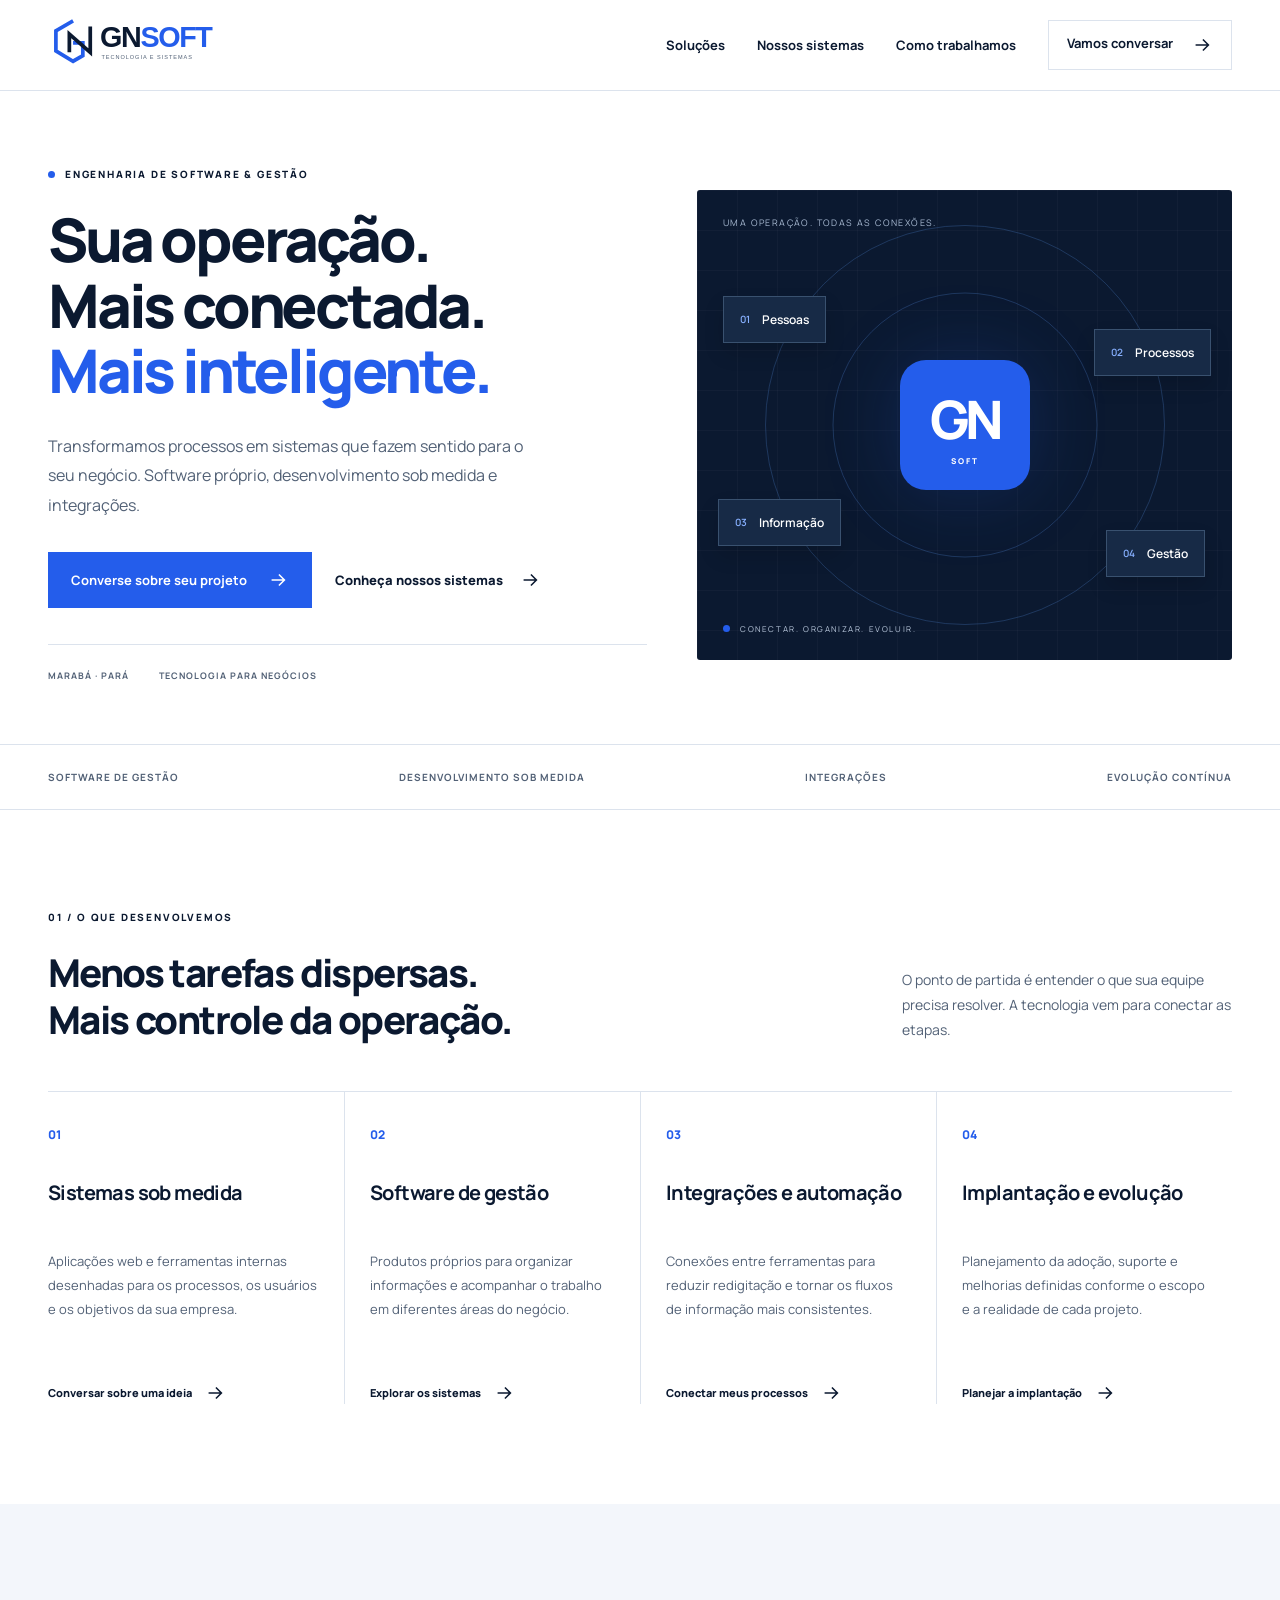
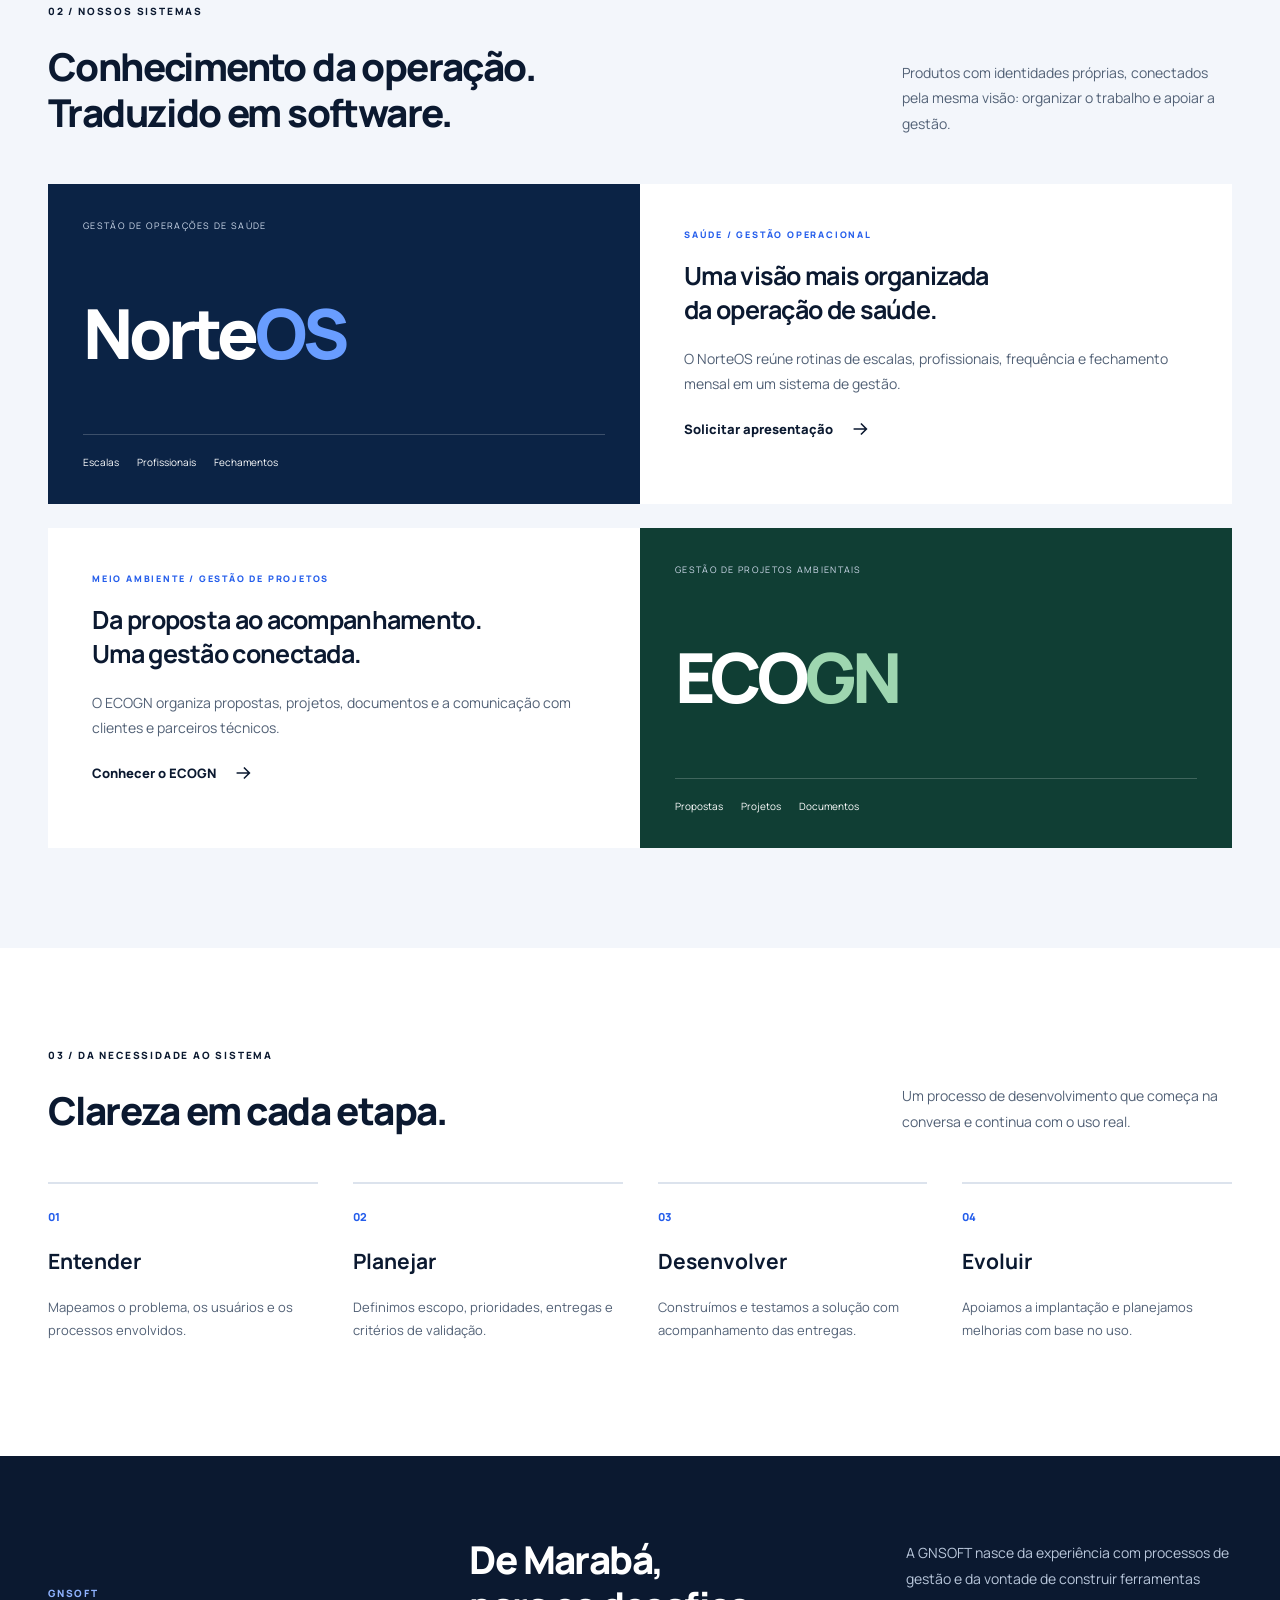
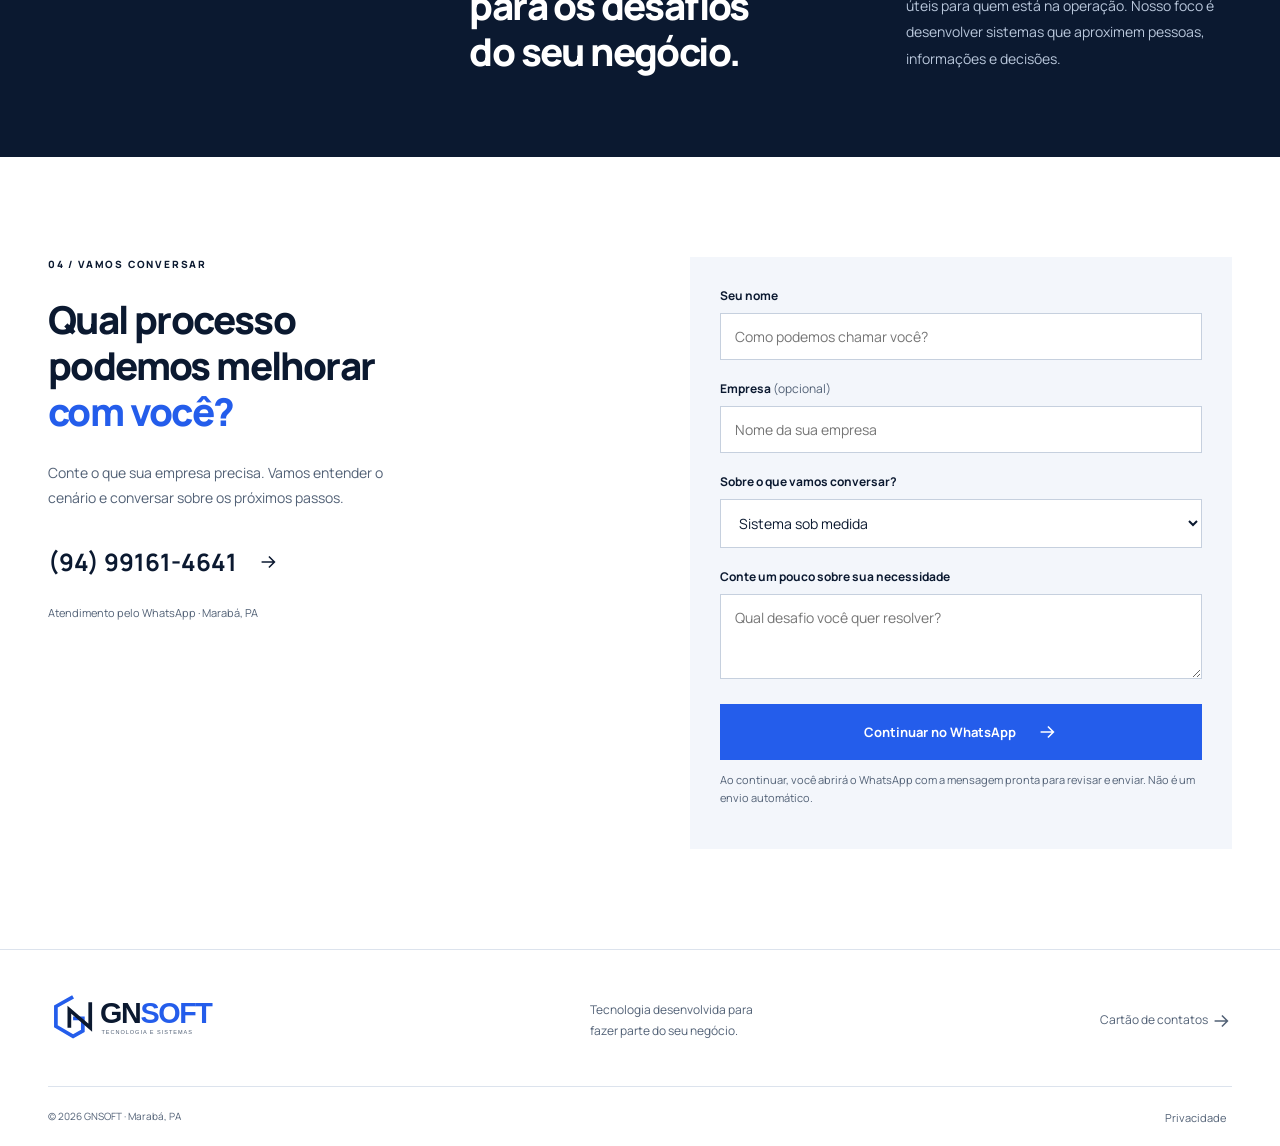
==== index.html @ 8e88317a "Atualiza nome fantasia para GNSOFT em site, marca e contatos" ====
<!doctype html><html lang="pt-BR"><head><meta charset="utf-8"><meta name="viewport" content="width=device-width, initial-scale=1"><meta name="theme-color" content="#0b1930"><title>GNSOFT | Sistemas para conectar sua operação</title><meta name="description" content="Desenvolvimento de sistemas, softwares de gestão e integrações. Conheça a GNSOFT, em Marabá, e converse sobre o seu projeto."><link rel="canonical" href="https://bradocarnes.com.br/"><meta property="og:title" content="GNSOFT — Sistemas para conectar sua operação"><meta property="og:description" content="Software de gestão, desenvolvimento sob medida e integrações. Da necessidade ao sistema."><meta property="og:type" content="website"><meta property="og:locale" content="pt_BR"><meta property="og:url" content="https://bradocarnes.com.br/"><link rel="icon" href="/favicon.svg" type="image/svg+xml"><link rel="stylesheet" href="/styles.css?v=gnsoft2"><script defer src="/app.js?v=gnsoft2"></script></head><body><a class="skip" href="#conteudo">Pular para conteúdo</a><header><div class="wrap nav"><a class="brand" href="/" aria-label="GNSOFT, início"><img src="/gnsoft-logo.svg" alt="GNSOFT" width="195" height="66"></a><button class="menu" aria-label="Abrir menu" aria-controls="navigation" aria-expanded="false">Menu <span>☰</span></button><nav id="navigation" aria-label="Menu principal"><a href="/#solucoes">Soluções</a><a href="/#sistemas">Nossos sistemas</a><a href="/#metodo">Como trabalhamos</a><a class="nav-cta" href="/#contato">Vamos conversar <svg viewBox="0 0 24 24" fill="none" stroke="currentColor" stroke-width="1.7" aria-hidden="true"><path d="M5 12h14m-6-6 6 6-6 6"/></svg></a></nav></div></header><main id="conteudo"><section class="hero"><div class="wrap hero-grid"><div class="hero-copy"><p class="eyebrow"><i></i> ENGENHARIA DE SOFTWARE & GESTÃO</p><h1>Sua operação.<br>Mais conectada.<br><span>Mais inteligente.</span></h1><p class="lead">Transformamos processos em sistemas que fazem sentido para o seu negócio. Software próprio, desenvolvimento sob medida e integrações.</p><div class="actions"><a class="button primary" href="#contato">Converse sobre seu projeto <svg viewBox="0 0 24 24" fill="none" stroke="currentColor" stroke-width="1.7" aria-hidden="true"><path d="M5 12h14m-6-6 6 6-6 6"/></svg></a><a class="text-link" href="#sistemas">Conheça nossos sistemas <svg viewBox="0 0 24 24" fill="none" stroke="currentColor" stroke-width="1.7" aria-hidden="true"><path d="M5 12h14m-6-6 6 6-6 6"/></svg></a></div><div class="hero-note"><span>MARABÁ · PARÁ</span><span>TECNOLOGIA PARA NEGÓCIOS</span></div></div><div class="visual" aria-label="Ilustração conceitual de processos conectados"><div class="visual-grid"></div><div class="orbit o1"></div><div class="orbit o2"></div><span class="visual-label">UMA OPERAÇÃO. TODAS AS CONEXÕES.</span><div class="core">GN<span>SOFT</span></div><div class="node n1"><span class="node-symbol">01</span> Pessoas</div><div class="node n2"><span class="node-symbol">02</span> Processos</div><div class="node n3"><span class="node-symbol">03</span> Informação</div><div class="node n4"><span class="node-symbol">04</span> Gestão</div><div class="visual-bottom"><span class="live-dot"></span> CONECTAR. ORGANIZAR. EVOLUIR.</div></div></div></section><div class="principles"><div class="wrap"><span>SOFTWARE DE GESTÃO</span><span>DESENVOLVIMENTO SOB MEDIDA</span><span>INTEGRAÇÕES</span><span>EVOLUÇÃO CONTÍNUA</span></div></div>
<section id="solucoes" class="section wrap"><div class="section-heading"><div><p class="eyebrow">01 / O QUE DESENVOLVEMOS</p><h2>Menos tarefas dispersas.<br>Mais controle da operação.</h2></div><p>O ponto de partida é entender o que sua equipe precisa resolver. A tecnologia vem para conectar as etapas.</p></div><div class="services"><article><span class="service-number">01</span><h3>Sistemas sob medida</h3><p>Aplicações web e ferramentas internas desenhadas para os processos, os usuários e os objetivos da sua empresa.</p><a href="#contato" data-interest="Sistema sob medida">Conversar sobre uma ideia <svg viewBox="0 0 24 24" fill="none" stroke="currentColor" stroke-width="1.7" aria-hidden="true"><path d="M5 12h14m-6-6 6 6-6 6"/></svg></a></article><article><span class="service-number">02</span><h3>Software de gestão</h3><p>Produtos próprios para organizar informações e acompanhar o trabalho em diferentes áreas do negócio.</p><a href="#sistemas">Explorar os sistemas <svg viewBox="0 0 24 24" fill="none" stroke="currentColor" stroke-width="1.7" aria-hidden="true"><path d="M5 12h14m-6-6 6 6-6 6"/></svg></a></article><article><span class="service-number">03</span><h3>Integrações e automação</h3><p>Conexões entre ferramentas para reduzir redigitação e tornar os fluxos de informação mais consistentes.</p><a href="#contato" data-interest="Integrações e automação">Conectar meus processos <svg viewBox="0 0 24 24" fill="none" stroke="currentColor" stroke-width="1.7" aria-hidden="true"><path d="M5 12h14m-6-6 6 6-6 6"/></svg></a></article><article><span class="service-number">04</span><h3>Implantação e evolução</h3><p>Planejamento da adoção, suporte e melhorias definidas conforme o escopo e a realidade de cada projeto.</p><a href="#contato" data-interest="Implantação e suporte">Planejar a implantação <svg viewBox="0 0 24 24" fill="none" stroke="currentColor" stroke-width="1.7" aria-hidden="true"><path d="M5 12h14m-6-6 6 6-6 6"/></svg></a></article></div></section>
<section class="products" id="sistemas"><div class="wrap section"><div class="section-heading"><div><p class="eyebrow">02 / NOSSOS SISTEMAS</p><h2>Conhecimento da operação.<br>Traduzido em software.</h2></div><p>Produtos com identidades próprias, conectados pela mesma visão: organizar o trabalho e apoiar a gestão.</p></div><article class="product"><div class="product-art north"><div class="product-top">GESTÃO DE OPERAÇÕES DE SAÚDE</div><strong>Norte<span>OS</span></strong><div class="product-lines"><span>Escalas</span><span>Profissionais</span><span>Fechamentos</span></div></div><div class="product-copy"><p class="eyebrow">SAÚDE / GESTÃO OPERACIONAL</p><h3>Uma visão mais organizada<br>da operação de saúde.</h3><p>O NorteOS reúne rotinas de escalas, profissionais, frequência e fechamento mensal em um sistema de gestão.</p><a class="text-link" href="#contato" data-interest="NorteOS">Solicitar apresentação <svg viewBox="0 0 24 24" fill="none" stroke="currentColor" stroke-width="1.7" aria-hidden="true"><path d="M5 12h14m-6-6 6 6-6 6"/></svg></a></div></article><article class="product reverse"><div class="product-art eco"><div class="product-top">GESTÃO DE PROJETOS AMBIENTAIS</div><strong>ECO<span>GN</span></strong><div class="product-lines"><span>Propostas</span><span>Projetos</span><span>Documentos</span></div></div><div class="product-copy"><p class="eyebrow">MEIO AMBIENTE / GESTÃO DE PROJETOS</p><h3>Da proposta ao acompanhamento.<br>Uma gestão conectada.</h3><p>O ECOGN organiza propostas, projetos, documentos e a comunicação com clientes e parceiros técnicos.</p><a class="text-link" href="https://ecogn.com.br" target="_blank" rel="noopener noreferrer">Conhecer o ECOGN <svg viewBox="0 0 24 24" fill="none" stroke="currentColor" stroke-width="1.7" aria-hidden="true"><path d="M5 12h14m-6-6 6 6-6 6"/></svg></a></div></article></div></section>
<section class="section wrap" id="metodo"><div class="section-heading"><div><p class="eyebrow">03 / DA NECESSIDADE AO SISTEMA</p><h2>Clareza em cada etapa.</h2></div><p>Um processo de desenvolvimento que começa na conversa e continua com o uso real.</p></div><ol class="steps"><li><span>01</span><h3>Entender</h3><p>Mapeamos o problema, os usuários e os processos envolvidos.</p></li><li><span>02</span><h3>Planejar</h3><p>Definimos escopo, prioridades, entregas e critérios de validação.</p></li><li><span>03</span><h3>Desenvolver</h3><p>Construímos e testamos a solução com acompanhamento das entregas.</p></li><li><span>04</span><h3>Evoluir</h3><p>Apoiamos a implantação e planejamos melhorias com base no uso.</p></li></ol></section>
<section class="about"><div class="wrap about-grid"><p class="eyebrow">GNSOFT</p><div><h2>De Marabá, <br>para os desafios <br>do seu negócio.</h2><p>A GNSOFT nasce da experiência com processos de gestão e da vontade de construir ferramentas úteis para quem está na operação. Nosso foco é desenvolver sistemas que aproximem pessoas, informações e decisões.</p></div></div></section>
<section class="section wrap contact" id="contato"><div><p class="eyebrow">04 / VAMOS CONVERSAR</p><h2>Qual processo<br>podemos melhorar<br><span>com você?</span></h2><p>Conte o que sua empresa precisa. Vamos entender o cenário e conversar sobre os próximos passos.</p><a class="phone" href="https://wa.me/5594991614641?text=Ol%C3%A1%21%20Quero%20conversar%20com%20a%20GNSOFT.">(94) 99161-4641 <svg viewBox="0 0 24 24" fill="none" stroke="currentColor" stroke-width="1.7" aria-hidden="true"><path d="M5 12h14m-6-6 6 6-6 6"/></svg></a><p class="small">Atendimento pelo WhatsApp · Marabá, PA</p></div><form id="project-form"><label for="name">Seu nome</label><input id="name" name="name" autocomplete="name" placeholder="Como podemos chamar você?" required maxlength="80"><label for="company">Empresa <span>(opcional)</span></label><input id="company" name="company" autocomplete="organization" placeholder="Nome da sua empresa" maxlength="120"><label for="interest">Sobre o que vamos conversar?</label><select id="interest" name="interest"><option>Sistema sob medida</option><option>NorteOS</option><option>ECOGN</option><option>Integrações e automação</option><option>Implantação e suporte</option><option>Outro projeto</option></select><label for="message">Conte um pouco sobre sua necessidade</label><textarea id="message" name="message" rows="3" placeholder="Qual desafio você quer resolver?" required maxlength="1500"></textarea><button class="button primary" type="submit">Continuar no WhatsApp <svg viewBox="0 0 24 24" fill="none" stroke="currentColor" stroke-width="1.7" aria-hidden="true"><path d="M5 12h14m-6-6 6 6-6 6"/></svg></button><p class="small">Ao continuar, você abrirá o WhatsApp com a mensagem pronta para revisar e enviar. Não é um envio automático.</p></form></section></main><footer><div class="wrap footer-top"><a class="brand" href="/" aria-label="GNSOFT, início"><img src="/gnsoft-logo.svg" alt="GNSOFT" width="195" height="66"></a><p>Tecnologia desenvolvida para<br>fazer parte do seu negócio.</p><a href="/contatos/">Cartão de contatos <svg viewBox="0 0 24 24" fill="none" stroke="currentColor" stroke-width="1.7" aria-hidden="true"><path d="M5 12h14m-6-6 6 6-6 6"/></svg></a></div><div class="wrap footer-base"><span>© 2026 GNSOFT · Marabá, PA</span><button data-privacy>Privacidade</button></div></footer><dialog id="privacy"><button class="close" aria-label="Fechar">×</button><p class="eyebrow">TRANSPARÊNCIA</p><h2>Privacidade</h2><p>Este site não utiliza ferramentas de publicidade ou análise de visitantes. As informações digitadas no formulário permanecem no navegador até você optar por abrir o WhatsApp; não há envio para um banco de dados deste site.</p><p>Ao continuar no WhatsApp ou acessar sites externos, aplicam-se as políticas desses serviços. O GitHub Pages, responsável pela hospedagem, pode registrar informações técnicas de acesso. Evite enviar senhas ou dados sensíveis no primeiro contato.</p><a href="https://docs.github.com/pt/site-policy/privacy-policies/github-general-privacy-statement" target="_blank" rel="noopener noreferrer">Política de privacidade do GitHub</a></dialog></body></html>
---- styles.css ----
@import url('https://fonts.googleapis.com/css2?family=Manrope:wght@400;500;600;700;800&display=swap');
:root{--navy:#0b1930;--blue:#245deb;--muted:#526176;--line:#dce3ed;--light:#f3f6fb}*{box-sizing:border-box}html{scroll-behavior:smooth;scroll-padding-top:100px}body{margin:0;color:var(--navy);background:white;font-family:Manrope,Arial,sans-serif;-webkit-font-smoothing:antialiased}a{color:inherit;text-decoration:none}button,input,select,textarea{font:inherit}button,a,input,select,textarea{-webkit-tap-highlight-color:transparent}a:focus-visible,button:focus-visible,input:focus-visible,textarea:focus-visible,select:focus-visible{outline:3px solid #4380ff;outline-offset:5px}svg{width:22px;height:22px;vertical-align:middle;flex-shrink:0}button{cursor:pointer}.wrap{width:min(1216px,calc(100% - 96px));margin:auto}.skip{position:absolute;left:15px;top:-60px;background:white;padding:15px;z-index:100}.skip:focus{top:5px}header{position:sticky;top:0;z-index:20;background:rgba(255,255,255,.97);border-bottom:1px solid var(--line)}.nav{display:flex;align-items:center;justify-content:space-between;height:90px}.brand{display:block;width:195px}.brand img{width:100%;height:66px;object-fit:contain}nav{display:flex;align-items:center;gap:32px;font-size:13px;font-weight:700}.nav-cta{padding:13px 18px;border:1px solid var(--line);display:flex;gap:18px}.menu{display:none}.hero{padding:76px 0 62px;overflow:hidden}.hero-grid{display:grid;grid-template-columns:1.12fr 1fr;gap:50px;align-items:center}.eyebrow{font-size:10px;letter-spacing:1.8px;font-weight:800;display:flex;align-items:center;gap:10px;margin:0 0 26px}.eyebrow i,.live-dot{width:7px;height:7px;background:var(--blue);border-radius:50%;display:inline-block}h1{font-size:clamp(44px,4.7vw,67px);line-height:1.09;letter-spacing:-3.2px;margin:0 0 28px;font-weight:800}h1 span,.contact h2 span{color:var(--blue)}.lead{font-size:16px;line-height:1.85;max-width:490px;color:var(--muted)}.actions{display:flex;flex-wrap:wrap;gap:23px;align-items:center;margin:32px 0}.button{display:inline-flex;align-items:center;justify-content:center;gap:20px;padding:17px 23px;border:0;font-size:13px;font-weight:700;transition:background .2s,transform .2s}.primary{background:var(--blue);color:white}.primary:hover{background:#1946bc;transform:translateY(-2px)}.text-link{display:inline-flex;gap:16px;align-items:center;font-size:13px;font-weight:800}.text-link:hover{color:var(--blue)}.hero-note{display:flex;gap:30px;border-top:1px solid var(--line);padding-top:24px;margin-top:36px;font-size:9px;letter-spacing:1px;font-weight:700;color:var(--muted)}.visual{height:470px;background:#0b1930;position:relative;overflow:hidden;border-radius:3px;color:white}.visual-grid{position:absolute;inset:0;background-image:linear-gradient(#ffffff07 1px,transparent 1px),linear-gradient(90deg,#ffffff07 1px,transparent 1px);background-size:40px 40px}.visual-label{position:absolute;top:26px;left:26px;font-size:9px;letter-spacing:1.4px;color:#a8bad2}.orbit{position:absolute;border:1px solid #4776bb55;border-radius:50%;left:50%;top:50%;transform:translate(-50%,-50%)}.o1{width:265px;height:265px}.o2{width:400px;height:400px}.core{position:absolute;left:50%;top:50%;transform:translate(-50%,-50%);width:130px;height:130px;background:#245deb;box-shadow:0 0 80px #245deb33;display:flex;flex-direction:column;align-items:center;justify-content:center;font-size:53px;font-weight:800;letter-spacing:-4px;border-radius:26px}.core span{font-size:8px;letter-spacing:2px}.node{position:absolute;background:#172a46;border:1px solid #39516f;padding:14px 16px;display:flex;gap:12px;align-items:center;font-size:12px;font-weight:600;box-shadow:0 10px 20px #0002}.node-symbol{font-size:10px;color:#87b0ff}.n1{left:26px;top:106px}.n2{right:21px;top:139px}.n3{left:21px;bottom:114px}.n4{right:27px;bottom:83px}.visual-bottom{position:absolute;bottom:26px;left:26px;font-size:8px;letter-spacing:1.6px;display:flex;align-items:center;gap:10px;color:#b8c7db}.principles{border-block:1px solid var(--line)}.principles .wrap{display:flex;justify-content:space-between;gap:20px;padding-block:25px;font-size:10px;letter-spacing:1px;font-weight:700;color:var(--muted)}.section{padding-top:100px;padding-bottom:100px}.section-heading{display:flex;align-items:flex-end;justify-content:space-between;gap:50px;margin-bottom:48px}h2{font-size:clamp(29px,3vw,41px);line-height:1.2;letter-spacing:-1.6px;margin:0;font-weight:800}.section-heading>p{width:330px;flex-shrink:0;color:var(--muted);font-size:14px;line-height:1.8;margin:0}.services{display:grid;grid-template-columns:repeat(4,1fr);border-top:1px solid var(--line)}.services article{padding:30px 25px 0 0}.services article+article{border-left:1px solid var(--line);padding-left:25px}.service-number{color:var(--blue);font-size:12px;font-weight:800}.services h3{font-size:20px;letter-spacing:-.6px;margin-top:35px;min-height:50px}.services p{font-size:13px;line-height:1.85;color:var(--muted);min-height:120px}.services a{font-size:11px;font-weight:800;display:flex;gap:12px;align-items:center}.products{background:var(--light)}.product{display:grid;grid-template-columns:1fr 1fr;background:white;margin-top:24px;min-height:320px}.product-art{padding:35px;display:flex;flex-direction:column;justify-content:space-between;overflow:hidden;position:relative}.north{background:#0b2345;color:white}.eco{background:#103e34;color:white}.product-top{font-size:9px;letter-spacing:1.3px;color:#cfdbec}.product-art strong{font-size:69px;font-weight:800;letter-spacing:-4px}.north strong span{color:#699dff}.eco strong span{color:#9ed6b0}.product-lines{display:flex;gap:18px;font-size:10px;border-top:1px solid #ffffff33;padding-top:20px}.product-copy{padding:44px}.product-copy .eyebrow{font-size:9px;color:var(--blue);margin-bottom:18px}.product-copy h3{font-size:25px;line-height:1.35;letter-spacing:-.7px;margin:0}.product-copy p:not(.eyebrow){font-size:14px;line-height:1.8;color:var(--muted);margin:20px 0}.reverse .product-art{order:2}.steps{list-style:none;padding:0;margin:0;display:grid;grid-template-columns:repeat(4,1fr);gap:35px}.steps li{border-top:2px solid var(--line);padding-top:20px}.steps li>span{font-size:11px;color:var(--blue);font-weight:800}.steps h3{font-size:21px}.steps p{font-size:13px;color:var(--muted);line-height:1.8}.about{background:var(--navy);color:white;padding:70px 0}.about-grid{display:grid;grid-template-columns:1fr 2fr;gap:40px}.about .eyebrow{color:#8fb3ff}.about-grid>div{display:grid;grid-template-columns:1.2fr 1fr;gap:45px;align-items:center}.about p:not(.eyebrow){font-size:14px;color:#b9c7db;line-height:1.9}.contact{display:grid;grid-template-columns:1fr 1fr;gap:100px}.contact>div>p:not(.eyebrow){color:var(--muted);font-size:14px;line-height:1.8;max-width:370px;margin:25px 0}.phone{font-size:24px;font-weight:700;display:flex;align-items:center;gap:20px;margin-top:35px}.small{font-size:11px!important;color:var(--muted);line-height:1.7}form{padding:30px;background:var(--light)}label{font-size:12px;font-weight:700;display:block;margin-bottom:9px}label span{font-weight:400;color:var(--muted)}input,select,textarea{border:1px solid #c6d0de;border-radius:0;background:white;color:var(--navy);width:100%;padding:13px 14px;margin:0 0 20px;font-size:14px}textarea{resize:vertical}form .button{width:100%}footer{border-top:1px solid var(--line);padding:35px 0 20px}.footer-top{display:flex;align-items:center;justify-content:space-between;gap:25px}.footer-top p,.footer-top>a:not(.brand){font-size:12px;color:var(--muted);line-height:1.8}.footer-base{border-top:1px solid var(--line);padding-top:22px;margin-top:30px;display:flex;justify-content:space-between;font-size:10px;color:var(--muted)}.footer-base button{border:0;background:none;font-size:11px;color:var(--muted)}dialog{border:1px solid var(--line);max-width:600px;width:calc(100% - 40px);padding:40px;color:var(--navy)}dialog::backdrop{background:#0b1930aa}dialog p{font-size:14px;line-height:1.8}dialog a{text-decoration:underline}.close{float:right;border:0;background:none;font-size:28px}.contact-card{max-width:560px;margin:65px auto;background:var(--light);padding:40px}.contact-card h1{font-size:38px;letter-spacing:-1px}.contact-card p{line-height:1.8;color:var(--muted)}.contact-card .button{display:flex;margin-top:18px}.contact-card .brand{margin-bottom:30px}
@media(min-width:1500px){.hero{padding-block:95px}.visual{height:500px}}
@media(max-width:1050px){.wrap{width:calc(100% - 48px)}nav{gap:20px;font-size:12px}.hero-grid{gap:28px}h1{letter-spacing:-2px}.visual{height:430px}.node{padding:10px;font-size:11px}.services{grid-template-columns:1fr 1fr;gap:30px}.services article+article{border-left:0;padding-left:0}.services p{min-height:70px}.contact{gap:50px}.about-grid>div{grid-template-columns:1fr}.about-grid{grid-template-columns:1fr 3fr}.section-heading>p{width:270px}}
@media(max-width:760px){.wrap{width:calc(100% - 40px)}.nav{height:76px}.brand{width:160px}.brand img{height:56px}.menu{display:flex;align-items:center;gap:12px;border:0;background:white;font-size:12px;padding:12px}.menu span{font-size:20px}nav{display:none;position:absolute;left:0;right:0;top:76px;background:white;padding:24px;border-bottom:1px solid var(--line);align-items:stretch;gap:20px}nav.open{display:flex;flex-direction:column}.hero{padding:45px 0 35px}.hero-grid{grid-template-columns:1fr;gap:30px}h1{font-size:45px;line-height:1.1;letter-spacing:-2.2px}.lead{font-size:15px}.eyebrow{font-size:9px;letter-spacing:1.2px}.actions{gap:22px}.hero-note{font-size:8px;gap:20px}.visual{height:360px}.o1{width:230px;height:230px}.o2{width:340px;height:340px}.core{width:105px;height:105px;font-size:44px}.n1{top:82px;left:16px}.n2{top:115px;right:12px}.n3{bottom:100px;left:12px}.n4{bottom:65px;right:14px}.visual-label{font-size:8px}.principles .wrap{display:grid;grid-template-columns:1fr 1fr;gap:18px;font-size:8px;line-height:1.6}.section{padding-top:65px;padding-bottom:65px}.section-heading{display:block;margin-bottom:32px}.section-heading>p{width:auto;margin-top:20px}.services{gap:20px}.services article{padding:24px 0 0}.services h3{font-size:18px;min-height:45px;margin-top:20px}.services p{font-size:12px;min-height:110px}.services a{font-size:10px;line-height:1.6}.product{grid-template-columns:1fr}.product-art{min-height:265px;padding:25px}.product-copy{padding:28px}.reverse .product-art{order:0}.product-copy h3{font-size:23px}.steps{grid-template-columns:1fr 1fr;gap:25px}.about{padding:50px 0}.about-grid{grid-template-columns:1fr;gap:10px}.about-grid>div{gap:20px}.about-grid h2 br{display:none}.contact{grid-template-columns:1fr;gap:25px}.contact h2{font-size:38px}form{padding:23px}.footer-top{align-items:flex-start;flex-wrap:wrap}.footer-top p{margin:0}.footer-top>a:not(.brand){width:100%}.footer-base{font-size:9px}.contact-card{margin:30px 20px;padding:25px}dialog{padding:25px}}
@media(prefers-reduced-motion:reduce){html{scroll-behavior:auto}*{transition:none!important}}
@media(max-width:380px){h1{font-size:33px;letter-spacing:-1.6px}.services{grid-template-columns:1fr}.services h3,.services p{min-height:0}.services article{border-bottom:1px solid var(--line);padding-bottom:20px}.button{padding:16px;font-size:12px}.product-art strong{font-size:58px}.phone{font-size:21px}}
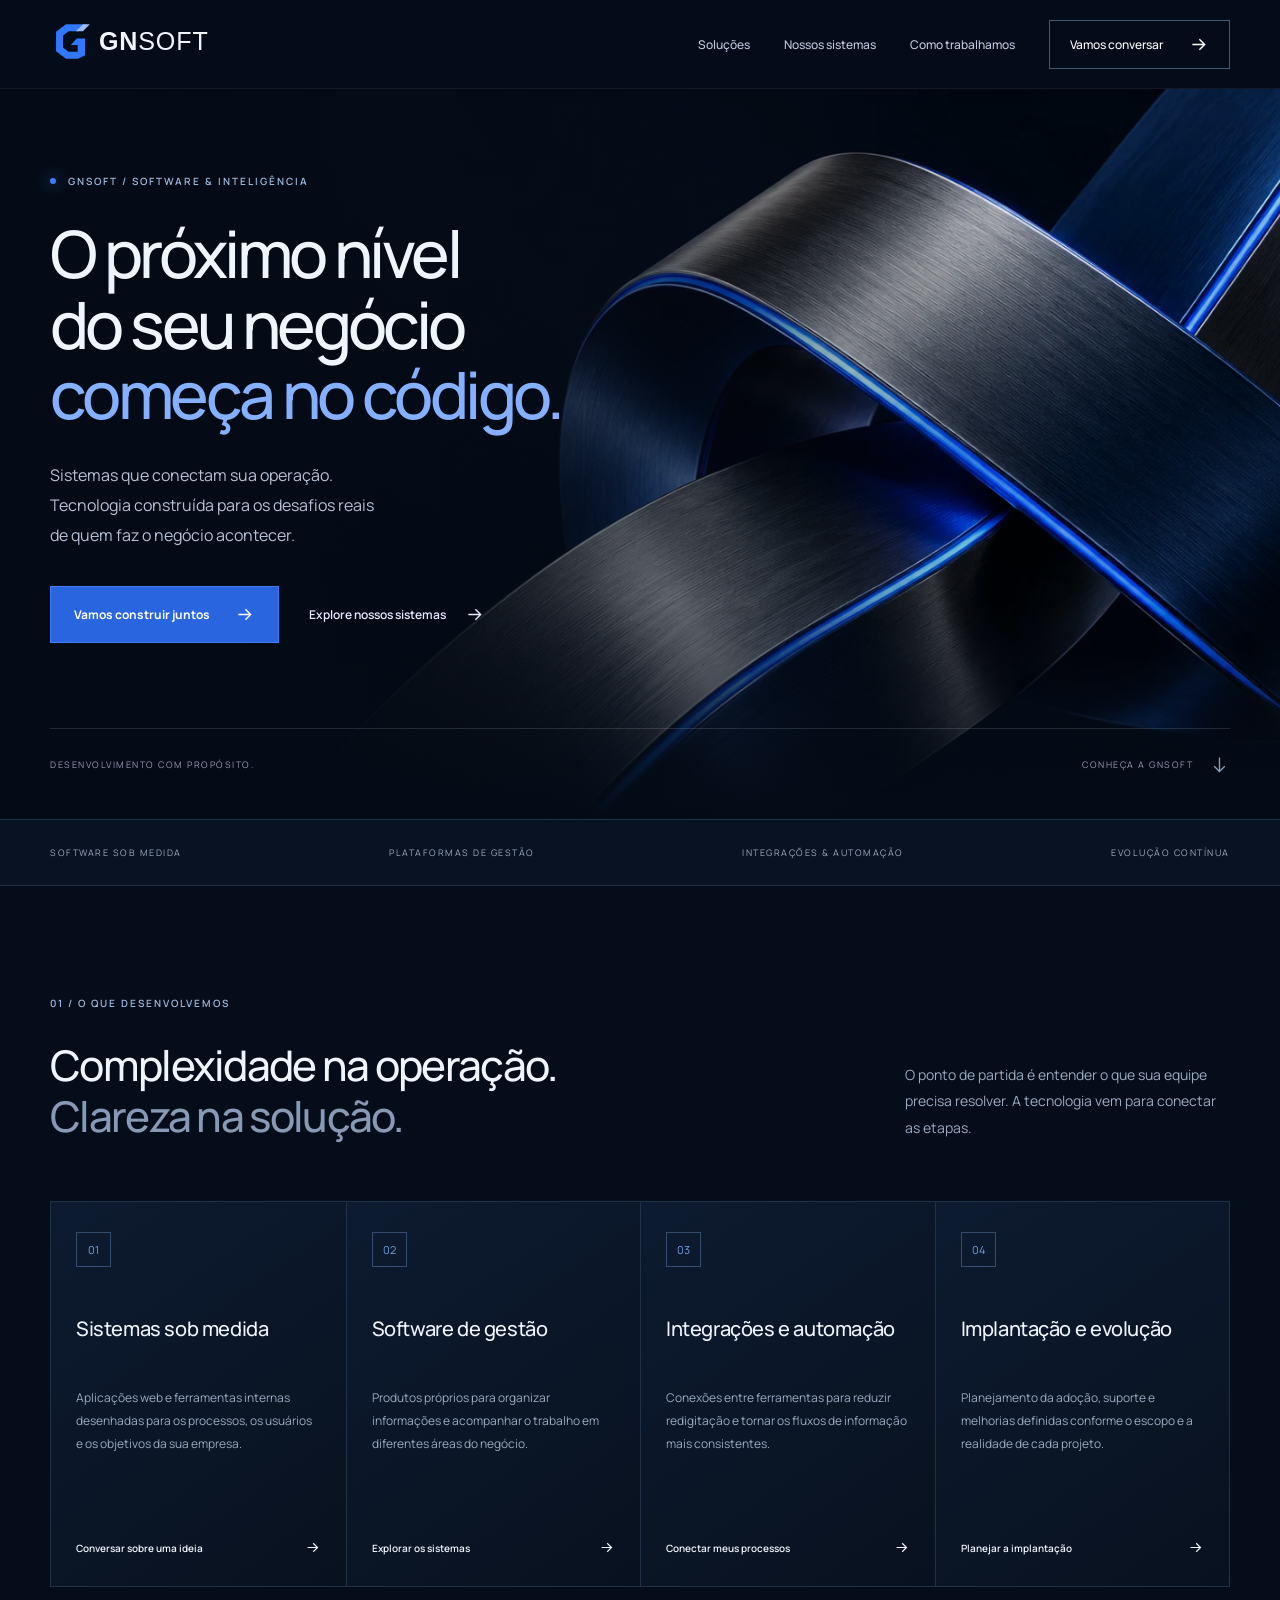
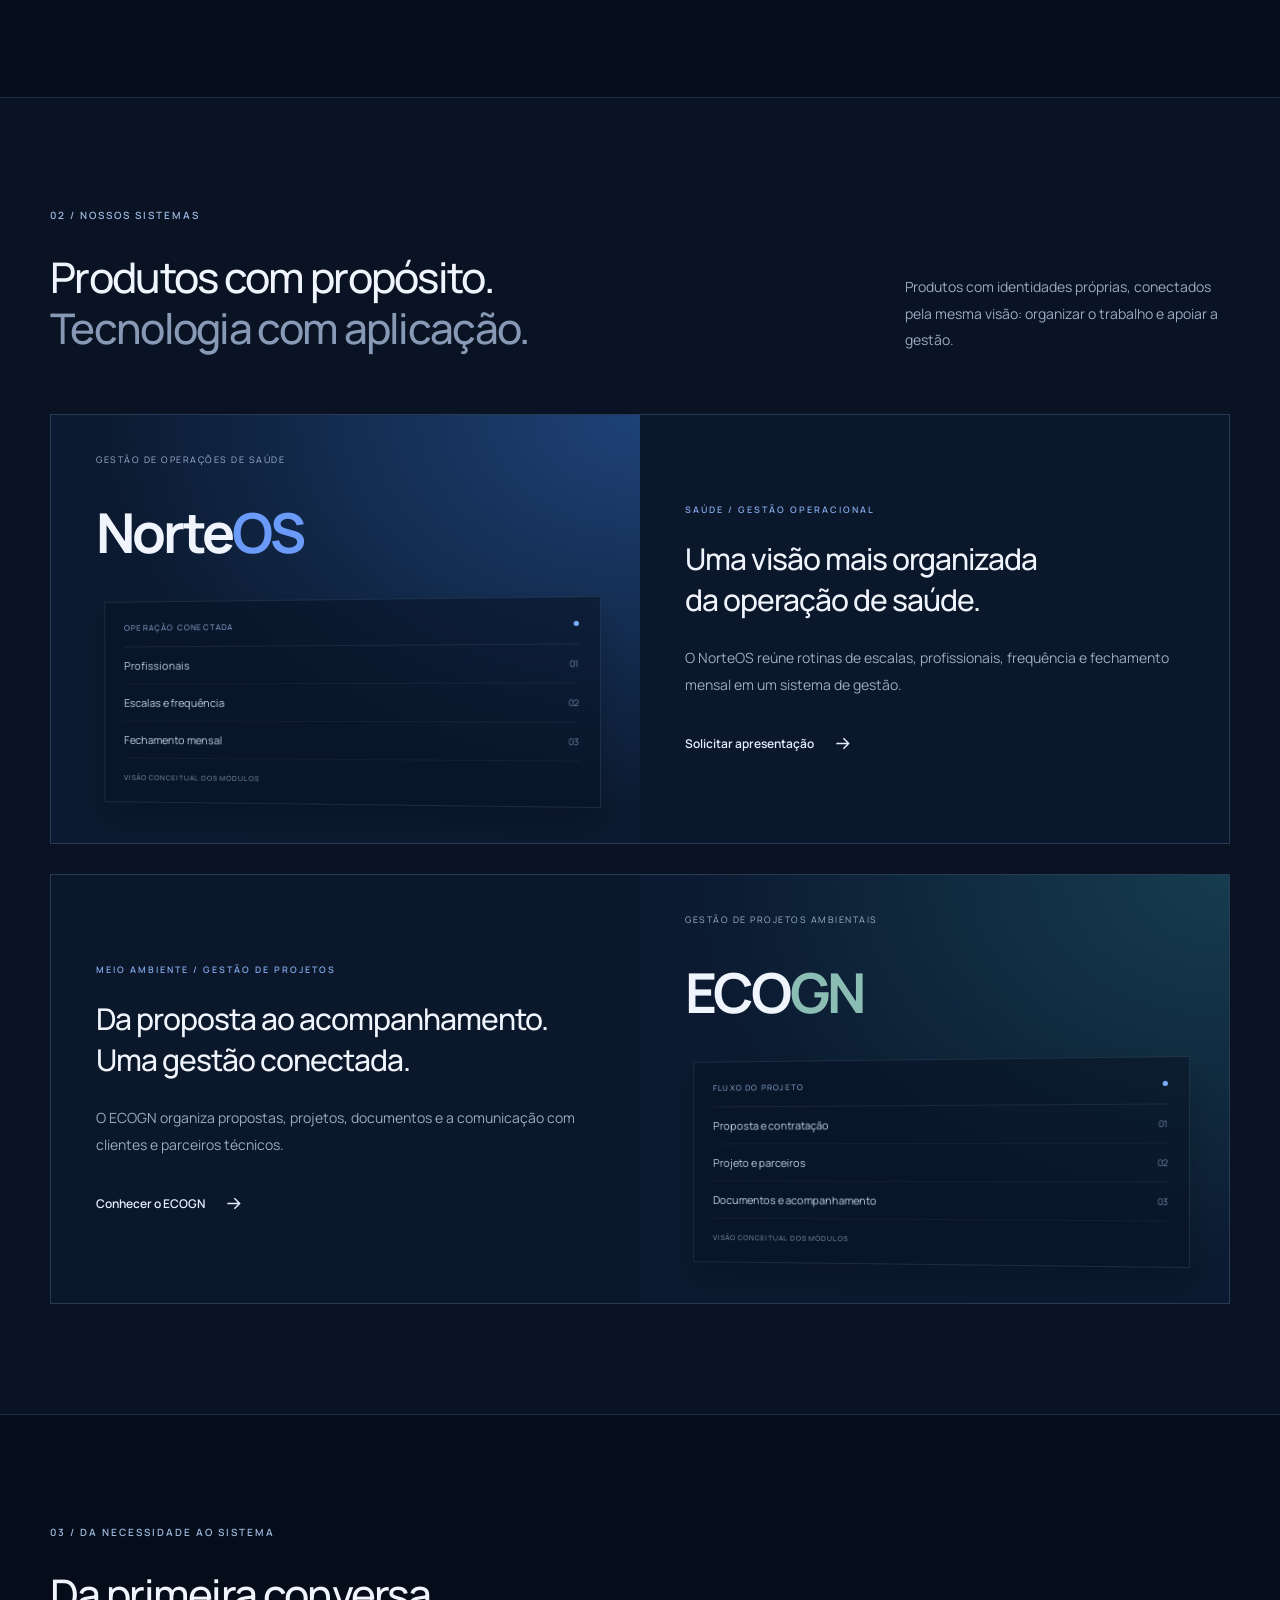
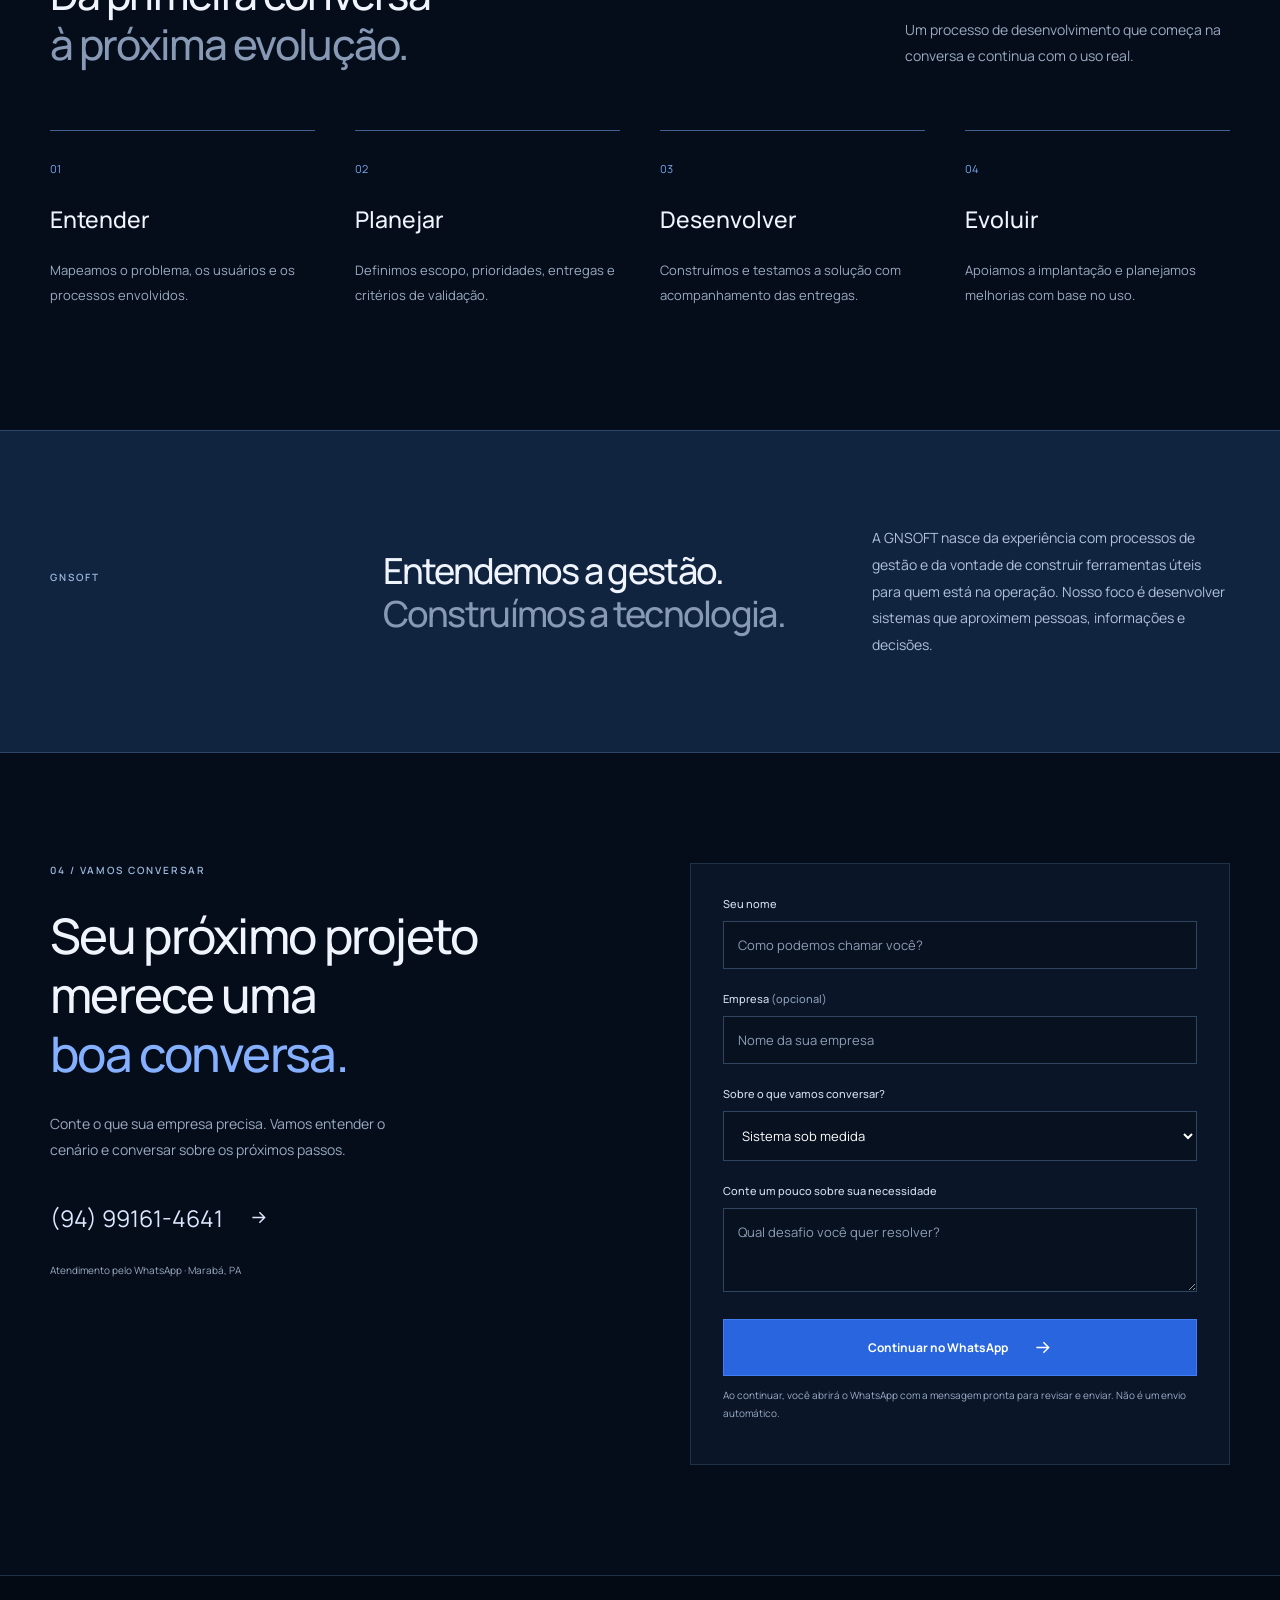
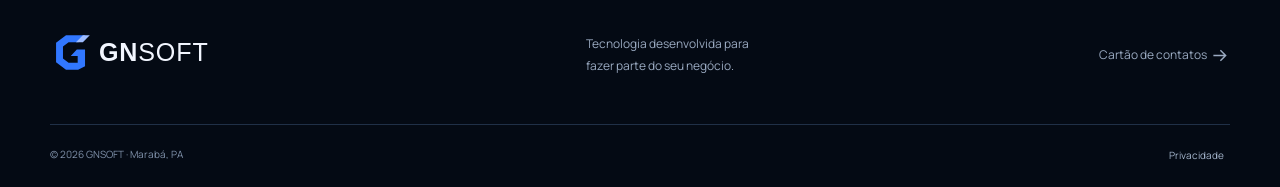
==== commit 68fb4bcc: "Redesenha GNSOFT com identidade premium em azul-marinho e nova marca" ====
--- a/index.html
+++ b/index.html
@@ -1,6 +1,5 @@
-<!doctype html><html lang="pt-BR"><head><meta charset="utf-8"><meta name="viewport" content="width=device-width, initial-scale=1"><meta name="theme-color" content="#0b1930"><title>GNSOFT | Sistemas para conectar sua operação</title><meta name="description" content="Desenvolvimento de sistemas, softwares de gestão e integrações. Conheça a GNSOFT, em Marabá, e converse sobre o seu projeto."><link rel="canonical" href="https://bradocarnes.com.br/"><meta property="og:title" content="GNSOFT — Sistemas para conectar sua operação"><meta property="og:description" content="Software de gestão, desenvolvimento sob medida e integrações. Da necessidade ao sistema."><meta property="og:type" content="website"><meta property="og:locale" content="pt_BR"><meta property="og:url" content="https://bradocarnes.com.br/"><link rel="icon" href="/favicon.svg" type="image/svg+xml"><link rel="stylesheet" href="/styles.css?v=gnsoft2"><script defer src="/app.js?v=gnsoft2"></script></head><body><a class="skip" href="#conteudo">Pular para conteúdo</a><header><div class="wrap nav"><a class="brand" href="/" aria-label="GNSOFT, início"><img src="/gnsoft-logo.svg" alt="GNSOFT" width="195" height="66"></a><button class="menu" aria-label="Abrir menu" aria-controls="navigation" aria-expanded="false">Menu <span>☰</span></button><nav id="navigation" aria-label="Menu principal"><a href="/#solucoes">Soluções</a><a href="/#sistemas">Nossos sistemas</a><a href="/#metodo">Como trabalhamos</a><a class="nav-cta" href="/#contato">Vamos conversar <svg viewBox="0 0 24 24" fill="none" stroke="currentColor" stroke-width="1.7" aria-hidden="true"><path d="M5 12h14m-6-6 6 6-6 6"/></svg></a></nav></div></header><main id="conteudo"><section class="hero"><div class="wrap hero-grid"><div class="hero-copy"><p class="eyebrow"><i></i> ENGENHARIA DE SOFTWARE & GESTÃO</p><h1>Sua operação.<br>Mais conectada.<br><span>Mais inteligente.</span></h1><p class="lead">Transformamos processos em sistemas que fazem sentido para o seu negócio. Software próprio, desenvolvimento sob medida e integrações.</p><div class="actions"><a class="button primary" href="#contato">Converse sobre seu projeto <svg viewBox="0 0 24 24" fill="none" stroke="currentColor" stroke-width="1.7" aria-hidden="true"><path d="M5 12h14m-6-6 6 6-6 6"/></svg></a><a class="text-link" href="#sistemas">Conheça nossos sistemas <svg viewBox="0 0 24 24" fill="none" stroke="currentColor" stroke-width="1.7" aria-hidden="true"><path d="M5 12h14m-6-6 6 6-6 6"/></svg></a></div><div class="hero-note"><span>MARABÁ · PARÁ</span><span>TECNOLOGIA PARA NEGÓCIOS</span></div></div><div class="visual" aria-label="Ilustração conceitual de processos conectados"><div class="visual-grid"></div><div class="orbit o1"></div><div class="orbit o2"></div><span class="visual-label">UMA OPERAÇÃO. TODAS AS CONEXÕES.</span><div class="core">GN<span>SOFT</span></div><div class="node n1"><span class="node-symbol">01</span> Pessoas</div><div class="node n2"><span class="node-symbol">02</span> Processos</div><div class="node n3"><span class="node-symbol">03</span> Informação</div><div class="node n4"><span class="node-symbol">04</span> Gestão</div><div class="visual-bottom"><span class="live-dot"></span> CONECTAR. ORGANIZAR. EVOLUIR.</div></div></div></section><div class="principles"><div class="wrap"><span>SOFTWARE DE GESTÃO</span><span>DESENVOLVIMENTO SOB MEDIDA</span><span>INTEGRAÇÕES</span><span>EVOLUÇÃO CONTÍNUA</span></div></div>
-<section id="solucoes" class="section wrap"><div class="section-heading"><div><p class="eyebrow">01 / O QUE DESENVOLVEMOS</p><h2>Menos tarefas dispersas.<br>Mais controle da operação.</h2></div><p>O ponto de partida é entender o que sua equipe precisa resolver. A tecnologia vem para conectar as etapas.</p></div><div class="services"><article><span class="service-number">01</span><h3>Sistemas sob medida</h3><p>Aplicações web e ferramentas internas desenhadas para os processos, os usuários e os objetivos da sua empresa.</p><a href="#contato" data-interest="Sistema sob medida">Conversar sobre uma ideia <svg viewBox="0 0 24 24" fill="none" stroke="currentColor" stroke-width="1.7" aria-hidden="true"><path d="M5 12h14m-6-6 6 6-6 6"/></svg></a></article><article><span class="service-number">02</span><h3>Software de gestão</h3><p>Produtos próprios para organizar informações e acompanhar o trabalho em diferentes áreas do negócio.</p><a href="#sistemas">Explorar os sistemas <svg viewBox="0 0 24 24" fill="none" stroke="currentColor" stroke-width="1.7" aria-hidden="true"><path d="M5 12h14m-6-6 6 6-6 6"/></svg></a></article><article><span class="service-number">03</span><h3>Integrações e automação</h3><p>Conexões entre ferramentas para reduzir redigitação e tornar os fluxos de informação mais consistentes.</p><a href="#contato" data-interest="Integrações e automação">Conectar meus processos <svg viewBox="0 0 24 24" fill="none" stroke="currentColor" stroke-width="1.7" aria-hidden="true"><path d="M5 12h14m-6-6 6 6-6 6"/></svg></a></article><article><span class="service-number">04</span><h3>Implantação e evolução</h3><p>Planejamento da adoção, suporte e melhorias definidas conforme o escopo e a realidade de cada projeto.</p><a href="#contato" data-interest="Implantação e suporte">Planejar a implantação <svg viewBox="0 0 24 24" fill="none" stroke="currentColor" stroke-width="1.7" aria-hidden="true"><path d="M5 12h14m-6-6 6 6-6 6"/></svg></a></article></div></section>
-<section class="products" id="sistemas"><div class="wrap section"><div class="section-heading"><div><p class="eyebrow">02 / NOSSOS SISTEMAS</p><h2>Conhecimento da operação.<br>Traduzido em software.</h2></div><p>Produtos com identidades próprias, conectados pela mesma visão: organizar o trabalho e apoiar a gestão.</p></div><article class="product"><div class="product-art north"><div class="product-top">GESTÃO DE OPERAÇÕES DE SAÚDE</div><strong>Norte<span>OS</span></strong><div class="product-lines"><span>Escalas</span><span>Profissionais</span><span>Fechamentos</span></div></div><div class="product-copy"><p class="eyebrow">SAÚDE / GESTÃO OPERACIONAL</p><h3>Uma visão mais organizada<br>da operação de saúde.</h3><p>O NorteOS reúne rotinas de escalas, profissionais, frequência e fechamento mensal em um sistema de gestão.</p><a class="text-link" href="#contato" data-interest="NorteOS">Solicitar apresentação <svg viewBox="0 0 24 24" fill="none" stroke="currentColor" stroke-width="1.7" aria-hidden="true"><path d="M5 12h14m-6-6 6 6-6 6"/></svg></a></div></article><article class="product reverse"><div class="product-art eco"><div class="product-top">GESTÃO DE PROJETOS AMBIENTAIS</div><strong>ECO<span>GN</span></strong><div class="product-lines"><span>Propostas</span><span>Projetos</span><span>Documentos</span></div></div><div class="product-copy"><p class="eyebrow">MEIO AMBIENTE / GESTÃO DE PROJETOS</p><h3>Da proposta ao acompanhamento.<br>Uma gestão conectada.</h3><p>O ECOGN organiza propostas, projetos, documentos e a comunicação com clientes e parceiros técnicos.</p><a class="text-link" href="https://ecogn.com.br" target="_blank" rel="noopener noreferrer">Conhecer o ECOGN <svg viewBox="0 0 24 24" fill="none" stroke="currentColor" stroke-width="1.7" aria-hidden="true"><path d="M5 12h14m-6-6 6 6-6 6"/></svg></a></div></article></div></section>
-<section class="section wrap" id="metodo"><div class="section-heading"><div><p class="eyebrow">03 / DA NECESSIDADE AO SISTEMA</p><h2>Clareza em cada etapa.</h2></div><p>Um processo de desenvolvimento que começa na conversa e continua com o uso real.</p></div><ol class="steps"><li><span>01</span><h3>Entender</h3><p>Mapeamos o problema, os usuários e os processos envolvidos.</p></li><li><span>02</span><h3>Planejar</h3><p>Definimos escopo, prioridades, entregas e critérios de validação.</p></li><li><span>03</span><h3>Desenvolver</h3><p>Construímos e testamos a solução com acompanhamento das entregas.</p></li><li><span>04</span><h3>Evoluir</h3><p>Apoiamos a implantação e planejamos melhorias com base no uso.</p></li></ol></section>
-<section class="about"><div class="wrap about-grid"><p class="eyebrow">GNSOFT</p><div><h2>De Marabá, <br>para os desafios <br>do seu negócio.</h2><p>A GNSOFT nasce da experiência com processos de gestão e da vontade de construir ferramentas úteis para quem está na operação. Nosso foco é desenvolver sistemas que aproximem pessoas, informações e decisões.</p></div></div></section>
-<section class="section wrap contact" id="contato"><div><p class="eyebrow">04 / VAMOS CONVERSAR</p><h2>Qual processo<br>podemos melhorar<br><span>com você?</span></h2><p>Conte o que sua empresa precisa. Vamos entender o cenário e conversar sobre os próximos passos.</p><a class="phone" href="https://wa.me/5594991614641?text=Ol%C3%A1%21%20Quero%20conversar%20com%20a%20GNSOFT.">(94) 99161-4641 <svg viewBox="0 0 24 24" fill="none" stroke="currentColor" stroke-width="1.7" aria-hidden="true"><path d="M5 12h14m-6-6 6 6-6 6"/></svg></a><p class="small">Atendimento pelo WhatsApp · Marabá, PA</p></div><form id="project-form"><label for="name">Seu nome</label><input id="name" name="name" autocomplete="name" placeholder="Como podemos chamar você?" required maxlength="80"><label for="company">Empresa <span>(opcional)</span></label><input id="company" name="company" autocomplete="organization" placeholder="Nome da sua empresa" maxlength="120"><label for="interest">Sobre o que vamos conversar?</label><select id="interest" name="interest"><option>Sistema sob medida</option><option>NorteOS</option><option>ECOGN</option><option>Integrações e automação</option><option>Implantação e suporte</option><option>Outro projeto</option></select><label for="message">Conte um pouco sobre sua necessidade</label><textarea id="message" name="message" rows="3" placeholder="Qual desafio você quer resolver?" required maxlength="1500"></textarea><button class="button primary" type="submit">Continuar no WhatsApp <svg viewBox="0 0 24 24" fill="none" stroke="currentColor" stroke-width="1.7" aria-hidden="true"><path d="M5 12h14m-6-6 6 6-6 6"/></svg></button><p class="small">Ao continuar, você abrirá o WhatsApp com a mensagem pronta para revisar e enviar. Não é um envio automático.</p></form></section></main><footer><div class="wrap footer-top"><a class="brand" href="/" aria-label="GNSOFT, início"><img src="/gnsoft-logo.svg" alt="GNSOFT" width="195" height="66"></a><p>Tecnologia desenvolvida para<br>fazer parte do seu negócio.</p><a href="/contatos/">Cartão de contatos <svg viewBox="0 0 24 24" fill="none" stroke="currentColor" stroke-width="1.7" aria-hidden="true"><path d="M5 12h14m-6-6 6 6-6 6"/></svg></a></div><div class="wrap footer-base"><span>© 2026 GNSOFT · Marabá, PA</span><button data-privacy>Privacidade</button></div></footer><dialog id="privacy"><button class="close" aria-label="Fechar">×</button><p class="eyebrow">TRANSPARÊNCIA</p><h2>Privacidade</h2><p>Este site não utiliza ferramentas de publicidade ou análise de visitantes. As informações digitadas no formulário permanecem no navegador até você optar por abrir o WhatsApp; não há envio para um banco de dados deste site.</p><p>Ao continuar no WhatsApp ou acessar sites externos, aplicam-se as políticas desses serviços. O GitHub Pages, responsável pela hospedagem, pode registrar informações técnicas de acesso. Evite enviar senhas ou dados sensíveis no primeiro contato.</p><a href="https://docs.github.com/pt/site-policy/privacy-policies/github-general-privacy-statement" target="_blank" rel="noopener noreferrer">Política de privacidade do GitHub</a></dialog></body></html>+<!doctype html><html lang="pt-BR"><head><meta charset="utf-8"><meta name="viewport" content="width=device-width, initial-scale=1"><meta name="theme-color" content="#0b1930"><title>GNSOFT | Sistemas para conectar sua operação</title><meta name="description" content="Desenvolvimento de sistemas, softwares de gestão e integrações. Conheça a GNSOFT, em Marabá, e converse sobre o seu projeto."><link rel="canonical" href="https://bradocarnes.com.br/"><meta property="og:title" content="GNSOFT — Sistemas para conectar sua operação"><meta property="og:description" content="Software de gestão, desenvolvimento sob medida e integrações. Da necessidade ao sistema."><meta property="og:type" content="website"><meta property="og:locale" content="pt_BR"><meta property="og:url" content="https://bradocarnes.com.br/"><link rel="icon" href="/favicon.svg?v=gnsoft-premium3" type="image/svg+xml"><link rel="stylesheet" href="/styles.css?v=gnsoft-premium3"><script defer src="/app.js?v=gnsoft-premium3"></script><meta property="og:image" content="https://bradocarnes.com.br/gnsoft-architecture.webp"></head><body><a class="skip" href="#conteudo">Pular para conteúdo</a><header><div class="wrap nav"><a class="brand" href="/" aria-label="GNSOFT, início"><img src="/gnsoft-logo.svg?v=gnsoft-premium3" alt="GNSOFT" width="195" height="66"></a><button class="menu" aria-label="Abrir menu" aria-controls="navigation" aria-expanded="false">Menu <span>☰</span></button><nav id="navigation" aria-label="Menu principal"><a href="/#solucoes">Soluções</a><a href="/#sistemas">Nossos sistemas</a><a href="/#metodo">Como trabalhamos</a><a class="nav-cta" href="/#contato">Vamos conversar <svg viewBox="0 0 24 24" fill="none" stroke="currentColor" stroke-width="1.7" aria-hidden="true"><path d="M5 12h14m-6-6 6 6-6 6"/></svg></a></nav></div></header><main id="conteudo"><section class="hero"><img class="hero-art" src="/gnsoft-architecture.webp" alt="" fetchpriority="high"><div class="hero-overlay"></div><div class="wrap hero-content"><p class="eyebrow"><i></i> GNSOFT / SOFTWARE & INTELIGÊNCIA</p><h1>O próximo nível<br>do seu negócio<br><em>começa no código.</em></h1><p class="lead">Sistemas que conectam sua operação.<br>Tecnologia construída para os desafios reais<br class="desktop-break"> de quem faz o negócio acontecer.</p><div class="actions"><a class="button primary" href="#contato">Vamos construir juntos <svg viewBox="0 0 24 24" fill="none" stroke="currentColor" stroke-width="1.6" aria-hidden="true"><path d="M5 12h14m-6-6 6 6-6 6"/></svg></a><a class="text-link" href="#sistemas">Explore nossos sistemas <svg viewBox="0 0 24 24" fill="none" stroke="currentColor" stroke-width="1.6" aria-hidden="true"><path d="M5 12h14m-6-6 6 6-6 6"/></svg></a></div></div><div class="wrap hero-bottom"><span>DESENVOLVIMENTO COM PROPÓSITO.</span><a href="#solucoes">CONHEÇA A GNSOFT <svg viewBox="0 0 24 24" fill="none" stroke="currentColor" stroke-width="1.5" aria-hidden="true"><path d="M12 4v16m-6-6 6 6 6-6"/></svg></a></div></section><div class="principles"><div class="wrap"><span>SOFTWARE SOB MEDIDA</span><span>PLATAFORMAS DE GESTÃO</span><span>INTEGRAÇÕES & AUTOMAÇÃO</span><span>EVOLUÇÃO CONTÍNUA</span></div></div><section id="solucoes" class="section wrap"><div class="section-heading"><div><p class="eyebrow">01 / O QUE DESENVOLVEMOS</p><h2>Complexidade na operação.<br><span class="muted-title">Clareza na solução.</span></h2></div><p>O ponto de partida é entender o que sua equipe precisa resolver. A tecnologia vem para conectar as etapas.</p></div><div class="services"><article><span class="service-number">01</span><h3>Sistemas sob medida</h3><p>Aplicações web e ferramentas internas desenhadas para os processos, os usuários e os objetivos da sua empresa.</p><a href="#contato" data-interest="Sistema sob medida">Conversar sobre uma ideia <svg viewBox="0 0 24 24" fill="none" stroke="currentColor" stroke-width="1.7" aria-hidden="true"><path d="M5 12h14m-6-6 6 6-6 6"/></svg></a></article><article><span class="service-number">02</span><h3>Software de gestão</h3><p>Produtos próprios para organizar informações e acompanhar o trabalho em diferentes áreas do negócio.</p><a href="#sistemas">Explorar os sistemas <svg viewBox="0 0 24 24" fill="none" stroke="currentColor" stroke-width="1.7" aria-hidden="true"><path d="M5 12h14m-6-6 6 6-6 6"/></svg></a></article><article><span class="service-number">03</span><h3>Integrações e automação</h3><p>Conexões entre ferramentas para reduzir redigitação e tornar os fluxos de informação mais consistentes.</p><a href="#contato" data-interest="Integrações e automação">Conectar meus processos <svg viewBox="0 0 24 24" fill="none" stroke="currentColor" stroke-width="1.7" aria-hidden="true"><path d="M5 12h14m-6-6 6 6-6 6"/></svg></a></article><article><span class="service-number">04</span><h3>Implantação e evolução</h3><p>Planejamento da adoção, suporte e melhorias definidas conforme o escopo e a realidade de cada projeto.</p><a href="#contato" data-interest="Implantação e suporte">Planejar a implantação <svg viewBox="0 0 24 24" fill="none" stroke="currentColor" stroke-width="1.7" aria-hidden="true"><path d="M5 12h14m-6-6 6 6-6 6"/></svg></a></article></div></section>
+<section class="products" id="sistemas"><div class="wrap section"><div class="section-heading"><div><p class="eyebrow">02 / NOSSOS SISTEMAS</p><h2>Produtos com propósito.<br><span class="muted-title">Tecnologia com aplicação.</span></h2></div><p>Produtos com identidades próprias, conectados pela mesma visão: organizar o trabalho e apoiar a gestão.</p></div><article class="product"><div class="product-art north"><div class="product-top">GESTÃO DE OPERAÇÕES DE SAÚDE</div><strong>Norte<span>OS</span></strong><div class="product-preview"><div class="preview-header"><span>OPERAÇÃO CONECTADA</span><span class="preview-dot"></span></div><div class="flow-line"><span>Profissionais</span><b>01</b></div><div class="flow-line"><span>Escalas e frequência</span><b>02</b></div><div class="flow-line"><span>Fechamento mensal</span><b>03</b></div><small>VISÃO CONCEITUAL DOS MÓDULOS</small></div></div><div class="product-copy"><p class="eyebrow">SAÚDE / GESTÃO OPERACIONAL</p><h3>Uma visão mais organizada<br>da operação de saúde.</h3><p>O NorteOS reúne rotinas de escalas, profissionais, frequência e fechamento mensal em um sistema de gestão.</p><a class="text-link" href="#contato" data-interest="NorteOS">Solicitar apresentação <svg viewBox="0 0 24 24" fill="none" stroke="currentColor" stroke-width="1.7" aria-hidden="true"><path d="M5 12h14m-6-6 6 6-6 6"/></svg></a></div></article><article class="product reverse"><div class="product-art eco"><div class="product-top">GESTÃO DE PROJETOS AMBIENTAIS</div><strong>ECO<span>GN</span></strong><div class="product-preview"><div class="preview-header"><span>FLUXO DO PROJETO</span><span class="preview-dot"></span></div><div class="flow-line"><span>Proposta e contratação</span><b>01</b></div><div class="flow-line"><span>Projeto e parceiros</span><b>02</b></div><div class="flow-line"><span>Documentos e acompanhamento</span><b>03</b></div><small>VISÃO CONCEITUAL DOS MÓDULOS</small></div></div><div class="product-copy"><p class="eyebrow">MEIO AMBIENTE / GESTÃO DE PROJETOS</p><h3>Da proposta ao acompanhamento.<br>Uma gestão conectada.</h3><p>O ECOGN organiza propostas, projetos, documentos e a comunicação com clientes e parceiros técnicos.</p><a class="text-link" href="https://ecogn.com.br" target="_blank" rel="noopener noreferrer">Conhecer o ECOGN <svg viewBox="0 0 24 24" fill="none" stroke="currentColor" stroke-width="1.7" aria-hidden="true"><path d="M5 12h14m-6-6 6 6-6 6"/></svg></a></div></article></div></section>
+<section class="section wrap" id="metodo"><div class="section-heading"><div><p class="eyebrow">03 / DA NECESSIDADE AO SISTEMA</p><h2>Da primeira conversa<br><span class="muted-title">à próxima evolução.</span></h2></div><p>Um processo de desenvolvimento que começa na conversa e continua com o uso real.</p></div><ol class="steps"><li><span>01</span><h3>Entender</h3><p>Mapeamos o problema, os usuários e os processos envolvidos.</p></li><li><span>02</span><h3>Planejar</h3><p>Definimos escopo, prioridades, entregas e critérios de validação.</p></li><li><span>03</span><h3>Desenvolver</h3><p>Construímos e testamos a solução com acompanhamento das entregas.</p></li><li><span>04</span><h3>Evoluir</h3><p>Apoiamos a implantação e planejamos melhorias com base no uso.</p></li></ol></section>
+<section class="about"><div class="wrap about-grid"><p class="eyebrow">GNSOFT</p><div><h2>Entendemos a gestão.<br><span class="muted-title">Construímos a tecnologia.</span></h2><p>A GNSOFT nasce da experiência com processos de gestão e da vontade de construir ferramentas úteis para quem está na operação. Nosso foco é desenvolver sistemas que aproximem pessoas, informações e decisões.</p></div></div></section>
+<section class="section wrap contact" id="contato"><div><p class="eyebrow">04 / VAMOS CONVERSAR</p><h2>Seu próximo projeto<br>merece uma<br><span>boa conversa.</span></h2><p>Conte o que sua empresa precisa. Vamos entender o cenário e conversar sobre os próximos passos.</p><a class="phone" href="https://wa.me/5594991614641?text=Ol%C3%A1%21%20Quero%20conversar%20com%20a%20GNSOFT.">(94) 99161-4641 <svg viewBox="0 0 24 24" fill="none" stroke="currentColor" stroke-width="1.7" aria-hidden="true"><path d="M5 12h14m-6-6 6 6-6 6"/></svg></a><p class="small">Atendimento pelo WhatsApp · Marabá, PA</p></div><form id="project-form"><label for="name">Seu nome</label><input id="name" name="name" autocomplete="name" placeholder="Como podemos chamar você?" required maxlength="80"><label for="company">Empresa <span>(opcional)</span></label><input id="company" name="company" autocomplete="organization" placeholder="Nome da sua empresa" maxlength="120"><label for="interest">Sobre o que vamos conversar?</label><select id="interest" name="interest"><option>Sistema sob medida</option><option>NorteOS</option><option>ECOGN</option><option>Integrações e automação</option><option>Implantação e suporte</option><option>Outro projeto</option></select><label for="message">Conte um pouco sobre sua necessidade</label><textarea id="message" name="message" rows="3" placeholder="Qual desafio você quer resolver?" required maxlength="1500"></textarea><button class="button primary" type="submit">Continuar no WhatsApp <svg viewBox="0 0 24 24" fill="none" stroke="currentColor" stroke-width="1.7" aria-hidden="true"><path d="M5 12h14m-6-6 6 6-6 6"/></svg></button><p class="small">Ao continuar, você abrirá o WhatsApp com a mensagem pronta para revisar e enviar. Não é um envio automático.</p></form></section></main><footer><div class="wrap footer-top"><a class="brand" href="/" aria-label="GNSOFT, início"><img src="/gnsoft-logo.svg?v=gnsoft-premium3" alt="GNSOFT" width="195" height="66"></a><p>Tecnologia desenvolvida para<br>fazer parte do seu negócio.</p><a href="/contatos/">Cartão de contatos <svg viewBox="0 0 24 24" fill="none" stroke="currentColor" stroke-width="1.7" aria-hidden="true"><path d="M5 12h14m-6-6 6 6-6 6"/></svg></a></div><div class="wrap footer-base"><span>© 2026 GNSOFT · Marabá, PA</span><button data-privacy>Privacidade</button></div></footer><dialog id="privacy"><button class="close" aria-label="Fechar">×</button><p class="eyebrow">TRANSPARÊNCIA</p><h2>Privacidade</h2><p>Este site não utiliza ferramentas de publicidade ou análise de visitantes. As informações digitadas no formulário permanecem no navegador até você optar por abrir o WhatsApp; não há envio para um banco de dados deste site.</p><p>Ao continuar no WhatsApp ou acessar sites externos, aplicam-se as políticas desses serviços. O GitHub Pages, responsável pela hospedagem, pode registrar informações técnicas de acesso. Evite enviar senhas ou dados sensíveis no primeiro contato.</p><a href="https://docs.github.com/pt/site-policy/privacy-policies/github-general-privacy-statement" target="_blank" rel="noopener noreferrer">Política de privacidade do GitHub</a></dialog></body></html>
--- a/styles.css
+++ b/styles.css
@@ -1,7 +1,7 @@
 @import url('https://fonts.googleapis.com/css2?family=Manrope:wght@400;500;600;700;800&display=swap');
-:root{--navy:#0b1930;--blue:#245deb;--muted:#526176;--line:#dce3ed;--light:#f3f6fb}*{box-sizing:border-box}html{scroll-behavior:smooth;scroll-padding-top:100px}body{margin:0;color:var(--navy);background:white;font-family:Manrope,Arial,sans-serif;-webkit-font-smoothing:antialiased}a{color:inherit;text-decoration:none}button,input,select,textarea{font:inherit}button,a,input,select,textarea{-webkit-tap-highlight-color:transparent}a:focus-visible,button:focus-visible,input:focus-visible,textarea:focus-visible,select:focus-visible{outline:3px solid #4380ff;outline-offset:5px}svg{width:22px;height:22px;vertical-align:middle;flex-shrink:0}button{cursor:pointer}.wrap{width:min(1216px,calc(100% - 96px));margin:auto}.skip{position:absolute;left:15px;top:-60px;background:white;padding:15px;z-index:100}.skip:focus{top:5px}header{position:sticky;top:0;z-index:20;background:rgba(255,255,255,.97);border-bottom:1px solid var(--line)}.nav{display:flex;align-items:center;justify-content:space-between;height:90px}.brand{display:block;width:195px}.brand img{width:100%;height:66px;object-fit:contain}nav{display:flex;align-items:center;gap:32px;font-size:13px;font-weight:700}.nav-cta{padding:13px 18px;border:1px solid var(--line);display:flex;gap:18px}.menu{display:none}.hero{padding:76px 0 62px;overflow:hidden}.hero-grid{display:grid;grid-template-columns:1.12fr 1fr;gap:50px;align-items:center}.eyebrow{font-size:10px;letter-spacing:1.8px;font-weight:800;display:flex;align-items:center;gap:10px;margin:0 0 26px}.eyebrow i,.live-dot{width:7px;height:7px;background:var(--blue);border-radius:50%;display:inline-block}h1{font-size:clamp(44px,4.7vw,67px);line-height:1.09;letter-spacing:-3.2px;margin:0 0 28px;font-weight:800}h1 span,.contact h2 span{color:var(--blue)}.lead{font-size:16px;line-height:1.85;max-width:490px;color:var(--muted)}.actions{display:flex;flex-wrap:wrap;gap:23px;align-items:center;margin:32px 0}.button{display:inline-flex;align-items:center;justify-content:center;gap:20px;padding:17px 23px;border:0;font-size:13px;font-weight:700;transition:background .2s,transform .2s}.primary{background:var(--blue);color:white}.primary:hover{background:#1946bc;transform:translateY(-2px)}.text-link{display:inline-flex;gap:16px;align-items:center;font-size:13px;font-weight:800}.text-link:hover{color:var(--blue)}.hero-note{display:flex;gap:30px;border-top:1px solid var(--line);padding-top:24px;margin-top:36px;font-size:9px;letter-spacing:1px;font-weight:700;color:var(--muted)}.visual{height:470px;background:#0b1930;position:relative;overflow:hidden;border-radius:3px;color:white}.visual-grid{position:absolute;inset:0;background-image:linear-gradient(#ffffff07 1px,transparent 1px),linear-gradient(90deg,#ffffff07 1px,transparent 1px);background-size:40px 40px}.visual-label{position:absolute;top:26px;left:26px;font-size:9px;letter-spacing:1.4px;color:#a8bad2}.orbit{position:absolute;border:1px solid #4776bb55;border-radius:50%;left:50%;top:50%;transform:translate(-50%,-50%)}.o1{width:265px;height:265px}.o2{width:400px;height:400px}.core{position:absolute;left:50%;top:50%;transform:translate(-50%,-50%);width:130px;height:130px;background:#245deb;box-shadow:0 0 80px #245deb33;display:flex;flex-direction:column;align-items:center;justify-content:center;font-size:53px;font-weight:800;letter-spacing:-4px;border-radius:26px}.core span{font-size:8px;letter-spacing:2px}.node{position:absolute;background:#172a46;border:1px solid #39516f;padding:14px 16px;display:flex;gap:12px;align-items:center;font-size:12px;font-weight:600;box-shadow:0 10px 20px #0002}.node-symbol{font-size:10px;color:#87b0ff}.n1{left:26px;top:106px}.n2{right:21px;top:139px}.n3{left:21px;bottom:114px}.n4{right:27px;bottom:83px}.visual-bottom{position:absolute;bottom:26px;left:26px;font-size:8px;letter-spacing:1.6px;display:flex;align-items:center;gap:10px;color:#b8c7db}.principles{border-block:1px solid var(--line)}.principles .wrap{display:flex;justify-content:space-between;gap:20px;padding-block:25px;font-size:10px;letter-spacing:1px;font-weight:700;color:var(--muted)}.section{padding-top:100px;padding-bottom:100px}.section-heading{display:flex;align-items:flex-end;justify-content:space-between;gap:50px;margin-bottom:48px}h2{font-size:clamp(29px,3vw,41px);line-height:1.2;letter-spacing:-1.6px;margin:0;font-weight:800}.section-heading>p{width:330px;flex-shrink:0;color:var(--muted);font-size:14px;line-height:1.8;margin:0}.services{display:grid;grid-template-columns:repeat(4,1fr);border-top:1px solid var(--line)}.services article{padding:30px 25px 0 0}.services article+article{border-left:1px solid var(--line);padding-left:25px}.service-number{color:var(--blue);font-size:12px;font-weight:800}.services h3{font-size:20px;letter-spacing:-.6px;margin-top:35px;min-height:50px}.services p{font-size:13px;line-height:1.85;color:var(--muted);min-height:120px}.services a{font-size:11px;font-weight:800;display:flex;gap:12px;align-items:center}.products{background:var(--light)}.product{display:grid;grid-template-columns:1fr 1fr;background:white;margin-top:24px;min-height:320px}.product-art{padding:35px;display:flex;flex-direction:column;justify-content:space-between;overflow:hidden;position:relative}.north{background:#0b2345;color:white}.eco{background:#103e34;color:white}.product-top{font-size:9px;letter-spacing:1.3px;color:#cfdbec}.product-art strong{font-size:69px;font-weight:800;letter-spacing:-4px}.north strong span{color:#699dff}.eco strong span{color:#9ed6b0}.product-lines{display:flex;gap:18px;font-size:10px;border-top:1px solid #ffffff33;padding-top:20px}.product-copy{padding:44px}.product-copy .eyebrow{font-size:9px;color:var(--blue);margin-bottom:18px}.product-copy h3{font-size:25px;line-height:1.35;letter-spacing:-.7px;margin:0}.product-copy p:not(.eyebrow){font-size:14px;line-height:1.8;color:var(--muted);margin:20px 0}.reverse .product-art{order:2}.steps{list-style:none;padding:0;margin:0;display:grid;grid-template-columns:repeat(4,1fr);gap:35px}.steps li{border-top:2px solid var(--line);padding-top:20px}.steps li>span{font-size:11px;color:var(--blue);font-weight:800}.steps h3{font-size:21px}.steps p{font-size:13px;color:var(--muted);line-height:1.8}.about{background:var(--navy);color:white;padding:70px 0}.about-grid{display:grid;grid-template-columns:1fr 2fr;gap:40px}.about .eyebrow{color:#8fb3ff}.about-grid>div{display:grid;grid-template-columns:1.2fr 1fr;gap:45px;align-items:center}.about p:not(.eyebrow){font-size:14px;color:#b9c7db;line-height:1.9}.contact{display:grid;grid-template-columns:1fr 1fr;gap:100px}.contact>div>p:not(.eyebrow){color:var(--muted);font-size:14px;line-height:1.8;max-width:370px;margin:25px 0}.phone{font-size:24px;font-weight:700;display:flex;align-items:center;gap:20px;margin-top:35px}.small{font-size:11px!important;color:var(--muted);line-height:1.7}form{padding:30px;background:var(--light)}label{font-size:12px;font-weight:700;display:block;margin-bottom:9px}label span{font-weight:400;color:var(--muted)}input,select,textarea{border:1px solid #c6d0de;border-radius:0;background:white;color:var(--navy);width:100%;padding:13px 14px;margin:0 0 20px;font-size:14px}textarea{resize:vertical}form .button{width:100%}footer{border-top:1px solid var(--line);padding:35px 0 20px}.footer-top{display:flex;align-items:center;justify-content:space-between;gap:25px}.footer-top p,.footer-top>a:not(.brand){font-size:12px;color:var(--muted);line-height:1.8}.footer-base{border-top:1px solid var(--line);padding-top:22px;margin-top:30px;display:flex;justify-content:space-between;font-size:10px;color:var(--muted)}.footer-base button{border:0;background:none;font-size:11px;color:var(--muted)}dialog{border:1px solid var(--line);max-width:600px;width:calc(100% - 40px);padding:40px;color:var(--navy)}dialog::backdrop{background:#0b1930aa}dialog p{font-size:14px;line-height:1.8}dialog a{text-decoration:underline}.close{float:right;border:0;background:none;font-size:28px}.contact-card{max-width:560px;margin:65px auto;background:var(--light);padding:40px}.contact-card h1{font-size:38px;letter-spacing:-1px}.contact-card p{line-height:1.8;color:var(--muted)}.contact-card .button{display:flex;margin-top:18px}.contact-card .brand{margin-bottom:30px}
-@media(min-width:1500px){.hero{padding-block:95px}.visual{height:500px}}
-@media(max-width:1050px){.wrap{width:calc(100% - 48px)}nav{gap:20px;font-size:12px}.hero-grid{gap:28px}h1{letter-spacing:-2px}.visual{height:430px}.node{padding:10px;font-size:11px}.services{grid-template-columns:1fr 1fr;gap:30px}.services article+article{border-left:0;padding-left:0}.services p{min-height:70px}.contact{gap:50px}.about-grid>div{grid-template-columns:1fr}.about-grid{grid-template-columns:1fr 3fr}.section-heading>p{width:270px}}
-@media(max-width:760px){.wrap{width:calc(100% - 40px)}.nav{height:76px}.brand{width:160px}.brand img{height:56px}.menu{display:flex;align-items:center;gap:12px;border:0;background:white;font-size:12px;padding:12px}.menu span{font-size:20px}nav{display:none;position:absolute;left:0;right:0;top:76px;background:white;padding:24px;border-bottom:1px solid var(--line);align-items:stretch;gap:20px}nav.open{display:flex;flex-direction:column}.hero{padding:45px 0 35px}.hero-grid{grid-template-columns:1fr;gap:30px}h1{font-size:45px;line-height:1.1;letter-spacing:-2.2px}.lead{font-size:15px}.eyebrow{font-size:9px;letter-spacing:1.2px}.actions{gap:22px}.hero-note{font-size:8px;gap:20px}.visual{height:360px}.o1{width:230px;height:230px}.o2{width:340px;height:340px}.core{width:105px;height:105px;font-size:44px}.n1{top:82px;left:16px}.n2{top:115px;right:12px}.n3{bottom:100px;left:12px}.n4{bottom:65px;right:14px}.visual-label{font-size:8px}.principles .wrap{display:grid;grid-template-columns:1fr 1fr;gap:18px;font-size:8px;line-height:1.6}.section{padding-top:65px;padding-bottom:65px}.section-heading{display:block;margin-bottom:32px}.section-heading>p{width:auto;margin-top:20px}.services{gap:20px}.services article{padding:24px 0 0}.services h3{font-size:18px;min-height:45px;margin-top:20px}.services p{font-size:12px;min-height:110px}.services a{font-size:10px;line-height:1.6}.product{grid-template-columns:1fr}.product-art{min-height:265px;padding:25px}.product-copy{padding:28px}.reverse .product-art{order:0}.product-copy h3{font-size:23px}.steps{grid-template-columns:1fr 1fr;gap:25px}.about{padding:50px 0}.about-grid{grid-template-columns:1fr;gap:10px}.about-grid>div{gap:20px}.about-grid h2 br{display:none}.contact{grid-template-columns:1fr;gap:25px}.contact h2{font-size:38px}form{padding:23px}.footer-top{align-items:flex-start;flex-wrap:wrap}.footer-top p{margin:0}.footer-top>a:not(.brand){width:100%}.footer-base{font-size:9px}.contact-card{margin:30px 20px;padding:25px}dialog{padding:25px}}
+:root{color-scheme:dark;--navy:#060d1a;--panel:#0b172a;--blue:#3981ff;--muted:#9aaac1;--line:#203047;--white:#f0f4fc}*{box-sizing:border-box}html{scroll-behavior:smooth;scroll-padding-top:90px}body{margin:0;background:var(--navy);color:var(--white);font-family:Manrope,Arial,sans-serif;-webkit-font-smoothing:antialiased}a{color:inherit;text-decoration:none}button,input,select,textarea{font:inherit}button{cursor:pointer}a,button,input,select,textarea{-webkit-tap-highlight-color:transparent}a:focus-visible,button:focus-visible,input:focus-visible,select:focus-visible,textarea:focus-visible{outline:2px solid #76a9ff;outline-offset:5px}svg{width:21px;height:21px;flex-shrink:0;vertical-align:middle}.wrap{width:min(1280px,calc(100% - 100px));margin:auto}.skip{position:absolute;top:-70px;left:20px;background:#173f7a;padding:15px;z-index:100}.skip:focus{top:10px}header{position:sticky;top:0;z-index:30;background:#060d1aee;backdrop-filter:blur(20px);border-bottom:1px solid #ffffff0e}.nav{height:88px;display:flex;align-items:center;justify-content:space-between;gap:30px}.brand{display:block;width:186px;flex-shrink:0}.brand img{width:100%;height:56px;object-fit:contain}nav{display:flex;align-items:center;gap:34px;font-size:12px;font-weight:500;color:#becadf}nav>a:hover{color:white}.nav-cta{display:flex;align-items:center;gap:25px;border:1px solid #465974;padding:13px 20px;color:white}.menu{display:none}.hero{position:relative;min-height:730px;overflow:hidden;background:#050b16}.hero-art{position:absolute;inset:0;width:100%;height:100%;object-fit:cover;object-position:center;opacity:.9}.hero-overlay{position:absolute;inset:0;background:linear-gradient(90deg,#050b16 0%,#050b16ed 23%,#050b1677 53%,#050b1600 78%),linear-gradient(0deg,#050b16 0%,transparent 30%)}.hero-content{position:relative;padding-top:85px;padding-bottom:85px}.eyebrow{font-size:10px;letter-spacing:2px;font-weight:600;color:#9db8de;display:flex;align-items:center;gap:12px;margin:0 0 30px}.eyebrow i{display:block;width:6px;height:6px;background:var(--blue);box-shadow:0 0 16px #3981ff;border-radius:50%}h1{font-size:clamp(45px,5.1vw,76px);font-weight:500;line-height:1.08;letter-spacing:-3.6px;margin:0 0 30px;max-width:780px}h1 em{font-style:normal;color:#85b0ff}.lead{font-size:16px;line-height:1.9;color:#b5c2d5}.actions{display:flex;align-items:center;flex-wrap:wrap;gap:30px;margin-top:35px}.button{display:inline-flex;align-items:center;justify-content:center;gap:24px;border:1px solid #34496b;padding:17px 23px;font-size:12px;font-weight:700;transition:background .2s,transform .2s}.primary{background:#2865df;color:white;border-color:#427ef2}.primary:hover{background:#3877ed;transform:translateY(-2px)}.text-link{font-size:12px;display:inline-flex;align-items:center;gap:18px;color:#e3edff;font-weight:600}.text-link:hover{color:#85b0ff}.hero-bottom{position:relative;display:flex;justify-content:space-between;align-items:center;padding-block:25px;border-top:1px solid #ffffff20;font-size:9px;letter-spacing:1.5px;color:#8e9eb6}.hero-bottom a{display:flex;align-items:center;gap:16px}.principles{border-block:1px solid var(--line);background:#091222}.principles .wrap{display:flex;justify-content:space-between;gap:24px;padding-block:26px;color:#9eabc0;font-size:9px;letter-spacing:1.5px}.section{padding-block:110px}.section-heading{display:flex;justify-content:space-between;align-items:flex-end;gap:60px;margin-bottom:60px}h2{font-size:clamp(30px,3.3vw,47px);line-height:1.2;letter-spacing:-1.7px;font-weight:500;margin:0}.muted-title{color:#8799b5}.section-heading>p{max-width:325px;color:var(--muted);font-size:14px;line-height:1.9;margin:0}.services{display:grid;grid-template-columns:repeat(4,1fr);gap:0;border:1px solid var(--line)}.services article{padding:30px 25px 28px;background:linear-gradient(145deg,#0d1b30,#08111f);position:relative;transition:background .2s}.services article:hover{background:#102039}.services article+article{border-left:1px solid var(--line)}.service-number{font-size:11px;color:#749edf;border:1px solid #354c6f;display:inline-flex;width:35px;height:35px;align-items:center;justify-content:center}.services h3{font-size:20px;font-weight:500;letter-spacing:-.4px;margin-top:48px;min-height:52px}.services p{font-size:12px;line-height:1.9;color:var(--muted);min-height:120px;margin-bottom:30px}.services a{display:flex;align-items:center;justify-content:space-between;gap:10px;font-size:10px;font-weight:600}.services a svg{width:17px}.products{background:#091323;border-block:1px solid var(--line)}.product{display:grid;grid-template-columns:1fr 1fr;margin-top:30px;border:1px solid #293a54;min-height:430px;background:#0b172a}.product-art{padding:38px 45px;background:radial-gradient(ellipse at top right,#1e4277 0%,#0b1a30 65%);position:relative;overflow:hidden;display:flex;flex-direction:column;justify-content:space-between}.product-top{font-size:9px;letter-spacing:1.5px;color:#9fb2cf}.product-art strong{display:block;font-size:55px;letter-spacing:-2.8px;font-weight:700;margin:25px 0}.north strong span{color:#6b9bf8}.eco{background:radial-gradient(ellipse at top right,#163c4f,#0b1a30 65%)}.eco strong span{color:#8cbdb5}.product-preview{padding:20px;border:1px solid #5a7da63b;background:#06102088;box-shadow:0 16px 30px #0003;transform:perspective(900px) rotateY(-6deg)}.preview-header{display:flex;justify-content:space-between;align-items:center;font-size:8px;letter-spacing:1.2px;color:#94b3dc;padding-bottom:14px;border-bottom:1px solid #ffffff12}.preview-dot{height:5px;width:5px;border-radius:50%;background:#7fafff}.flow-line{display:flex;justify-content:space-between;align-items:center;padding:11px 0;border-bottom:1px solid #ffffff0b;font-size:11px;color:#c4d2e7}.flow-line b{font-size:9px;font-weight:400;color:#6e86a6}.product-preview small{display:block;font-size:7px;letter-spacing:1px;color:#899db9;margin-top:15px}.product-copy{padding:55px 45px;display:flex;flex-direction:column;justify-content:center}.product-copy .eyebrow{font-size:9px;color:#81a8e7;margin-bottom:23px}.product-copy h3{font-size:30px;font-weight:500;letter-spacing:-1px;line-height:1.35;margin:0}.product-copy p:not(.eyebrow){font-size:14px;line-height:1.9;color:var(--muted);margin:25px 0}.product-copy .text-link{margin-top:10px}.reverse .product-art{order:2}.steps{padding:0;list-style:none;display:grid;grid-template-columns:repeat(4,1fr);gap:40px;margin:0}.steps li{border-top:1px solid #406192;padding-top:25px}.steps li>span{font-size:11px;color:#78a5ed}.steps h3{font-size:23px;font-weight:500;margin-top:25px}.steps p{font-size:13px;line-height:1.9;color:var(--muted)}.about{background:#102440;padding:80px 0;border-block:1px solid #2c4568}.about-grid{display:grid;grid-template-columns:1fr 3fr;gap:50px}.about-grid>div{display:grid;grid-template-columns:1.2fr 1fr;align-items:center;gap:60px}.about h2{font-size:36px}.about p:not(.eyebrow){font-size:14px;line-height:1.9;color:#b0c0d7}.contact{display:grid;grid-template-columns:1fr 1fr;gap:100px}.contact h2{font-size:49px}.contact h2 span{color:#85b0ff}.contact>div>p:not(.eyebrow){font-size:14px;line-height:1.9;color:var(--muted);max-width:360px;margin-top:27px}.phone{display:flex;align-items:center;gap:25px;font-size:23px;margin-top:38px;color:#dce8ff}.small{font-size:10px!important;line-height:1.8;color:#99acc7}form{padding:32px;border:1px solid var(--line);background:#0a1527}label{display:block;font-size:11px;font-weight:500;margin-bottom:10px;color:#d1dded}label span{color:#8a9bb4}input,textarea,select{width:100%;border:1px solid #31445f;background:#08111f;border-radius:0;color:white;padding:14px;font-size:13px;margin-bottom:22px}input::placeholder,textarea::placeholder{color:#8d9eb6}textarea{resize:vertical}form .button{width:100%}footer{border-top:1px solid var(--line);background:#040a14;padding:45px 0 24px}.footer-top{display:flex;justify-content:space-between;align-items:center;gap:30px}.footer-top p,.footer-top>a:not(.brand){font-size:12px;line-height:1.8;color:var(--muted)}.footer-base{border-top:1px solid var(--line);padding-top:22px;margin-top:35px;display:flex;justify-content:space-between;color:#8193ac;font-size:10px}.footer-base button{font-size:10px;color:#a6b7ce;border:0;background:transparent}dialog{background:#0b1930;color:var(--white);border:1px solid #39506f;padding:35px;width:calc(100% - 40px);max-width:600px}dialog::backdrop{background:#000b}dialog h2{font-size:30px}dialog p{font-size:14px;line-height:1.8;color:#b6c5db}dialog a{text-decoration:underline;color:#8ab5ff}.close{float:right;font-size:28px;background:none;color:white;border:0}.contact-card{max-width:560px;margin:65px auto;padding:40px;border:1px solid var(--line);background:var(--panel)}.contact-card .brand{margin-bottom:35px}.contact-card h1{font-size:38px;letter-spacing:-1px}.contact-card p{color:var(--muted);line-height:1.8}.contact-card .button{display:flex;margin-top:18px}
+@media(min-width:1600px){.hero{min-height:810px}.hero-content{padding-block:110px}}
+@media(max-width:1050px){.wrap{width:calc(100% - 56px)}nav{gap:22px}.hero{min-height:690px}h1{font-size:62px}.services{grid-template-columns:1fr 1fr}.services article+article{border-left:0}.services article:nth-child(even){border-left:1px solid var(--line)}.services article:nth-child(n+3){border-top:1px solid var(--line)}.services p{min-height:65px}.services h3{min-height:0;margin-top:25px}.product-copy,.product-art{padding:30px}.product-copy h3{font-size:25px}.about-grid{grid-template-columns:1fr}.about-grid>div{gap:40px}.contact{gap:40px}.contact h2{font-size:41px}.section-heading{gap:30px}.section-heading>p{max-width:270px}}
+@media(max-width:760px){.wrap{width:calc(100% - 40px)}.nav{height:76px}.brand{width:162px}.brand img{height:48px}.menu{display:flex;gap:12px;align-items:center;padding:10px;color:#d8e5f8;background:transparent;border:0;font-size:12px}.menu span{font-size:20px}nav{position:absolute;left:0;right:0;top:76px;padding:24px;background:#091426;border-bottom:1px solid var(--line);display:none;flex-direction:column;align-items:stretch;gap:24px}nav.open{display:flex}.hero{min-height:720px}.hero-content{padding-top:50px;padding-bottom:215px}.hero-art{object-position:70% center;opacity:.72}.hero-overlay{background:linear-gradient(180deg,#050b16f5 0%,#050b16de 30%,#050b1670 68%,#050b16 100%)}h1{font-size:44px;letter-spacing:-2.1px;line-height:1.12;margin-bottom:24px}h1 em{font-size:.9em}.eyebrow{font-size:8px;letter-spacing:1.5px;margin-bottom:25px}.lead{font-size:14px;line-height:1.85}.actions{gap:24px;margin-top:28px;align-items:flex-start;flex-direction:column}.button{padding:16px 20px;font-size:11px}.text-link{font-size:11px}.hero-bottom{font-size:7px;gap:20px;padding-block:23px}.hero-bottom a{gap:10px}.hero-bottom svg{width:15px}.principles .wrap{display:grid;grid-template-columns:1fr 1fr;gap:20px;font-size:8px;line-height:1.6;letter-spacing:.8px;padding-block:22px}.section{padding-block:70px}.section-heading{display:block;margin-bottom:35px}h2{font-size:32px;letter-spacing:-1px}.section-heading>p{max-width:100%;font-size:13px;margin-top:24px}.services article{padding:23px 18px}.services h3{font-size:18px;min-height:45px}.services p{font-size:12px;min-height:135px}.services a{font-size:10px;line-height:1.8}.service-number{height:30px;width:30px}.product{grid-template-columns:1fr;margin-top:25px}.product-art{padding:26px;min-height:370px}.product-art strong{font-size:49px}.product-copy{padding:30px 26px}.product-copy h3{font-size:25px}.product-copy p:not(.eyebrow){font-size:13px}.reverse .product-art{order:0}.steps{grid-template-columns:1fr 1fr;gap:30px 25px}.steps h3{font-size:21px}.steps p{font-size:12px}.about{padding:55px 0}.about-grid{gap:10px}.about-grid>div{grid-template-columns:1fr;gap:15px}.about h2{font-size:31px}.about p:not(.eyebrow){font-size:13px}.contact{grid-template-columns:1fr;gap:30px}.contact h2{font-size:37px}.phone{font-size:22px}form{padding:24px}.footer-top{flex-wrap:wrap;align-items:flex-start}.footer-top p{font-size:11px;margin:0}.footer-top>a:not(.brand){width:100%}.footer-base{font-size:9px}.contact-card{margin:30px 20px;padding:25px}}
+@media(max-width:380px){h1{font-size:36px;letter-spacing:-1.6px}.services{grid-template-columns:1fr}.services article:nth-child(even){border-left:0}.services article+article{border-top:1px solid var(--line)}.services h3,.services p{min-height:0}.hero-content{padding-bottom:170px}.hero-bottom{font-size:6px}.contact h2{font-size:33px}.product-copy h3{font-size:22px}.phone{font-size:20px}}
 @media(prefers-reduced-motion:reduce){html{scroll-behavior:auto}*{transition:none!important}}
-@media(max-width:380px){h1{font-size:33px;letter-spacing:-1.6px}.services{grid-template-columns:1fr}.services h3,.services p{min-height:0}.services article{border-bottom:1px solid var(--line);padding-bottom:20px}.button{padding:16px;font-size:12px}.product-art strong{font-size:58px}.phone{font-size:21px}}
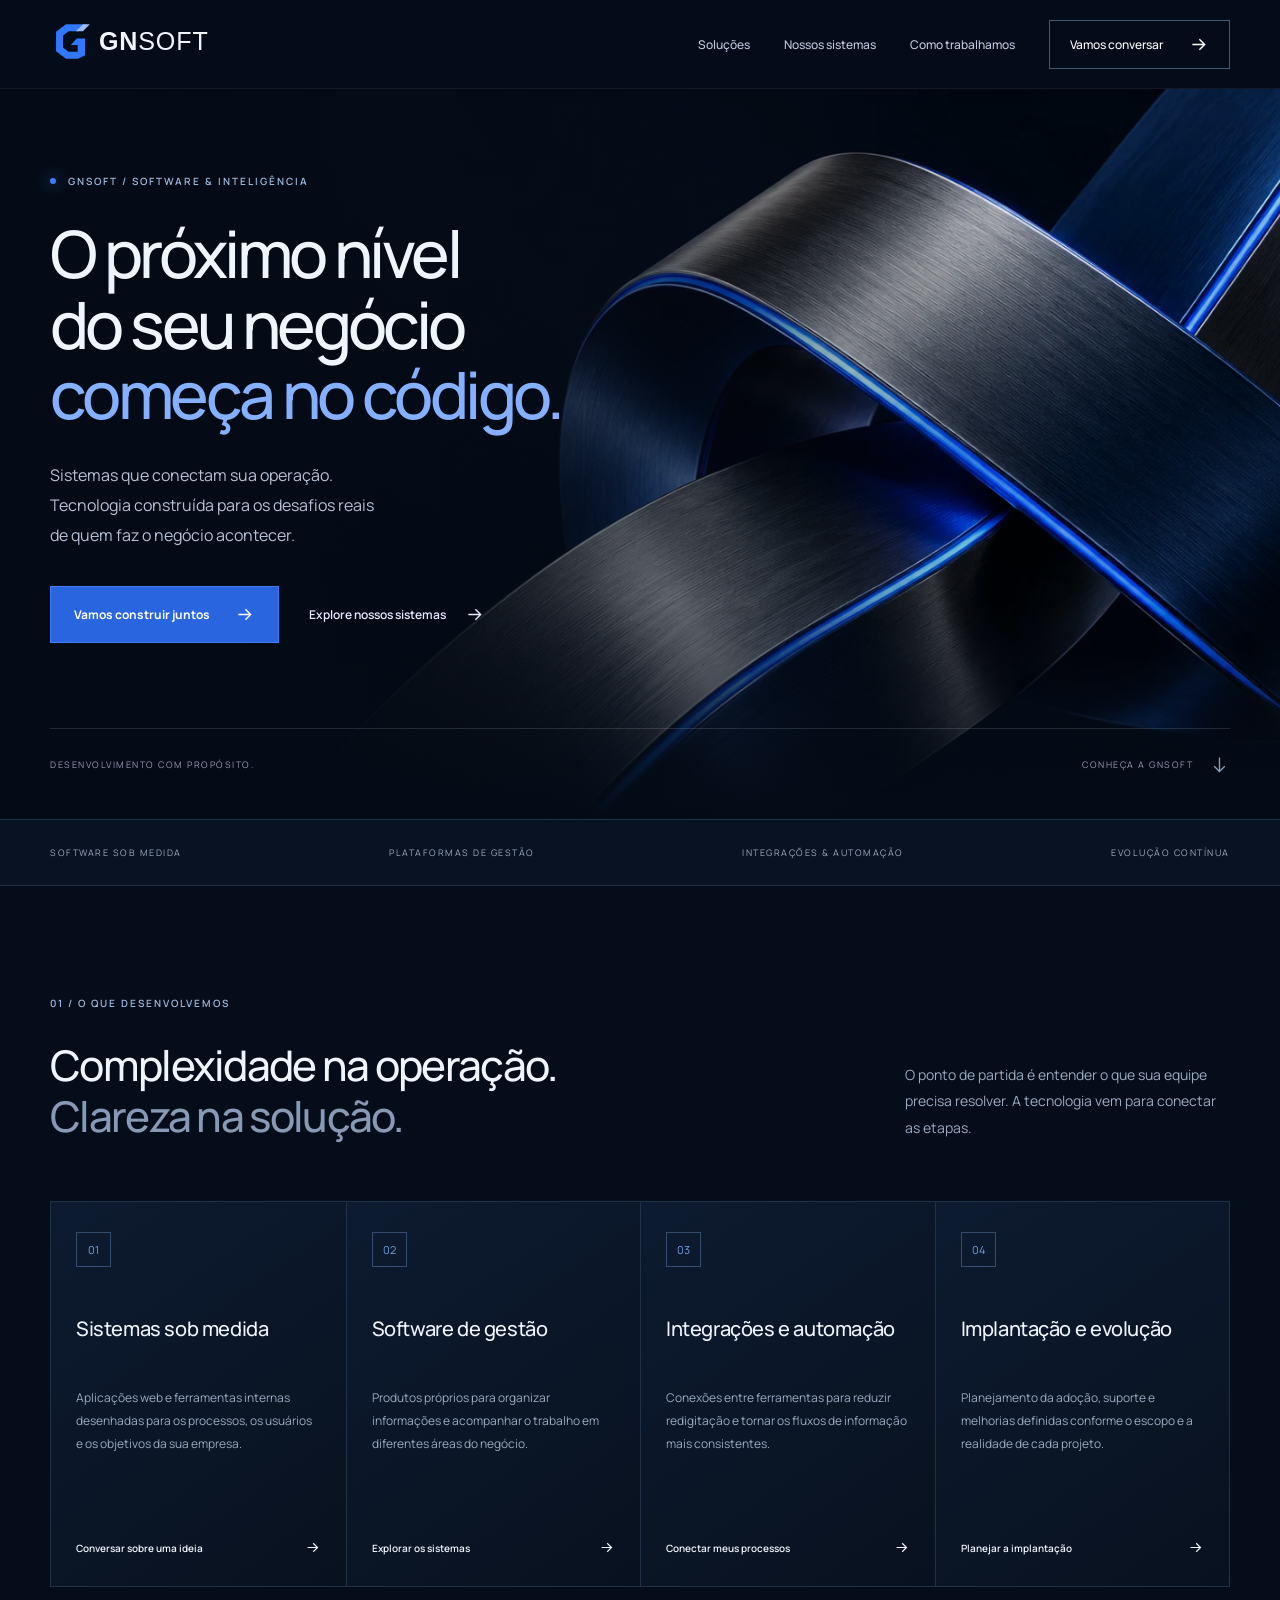
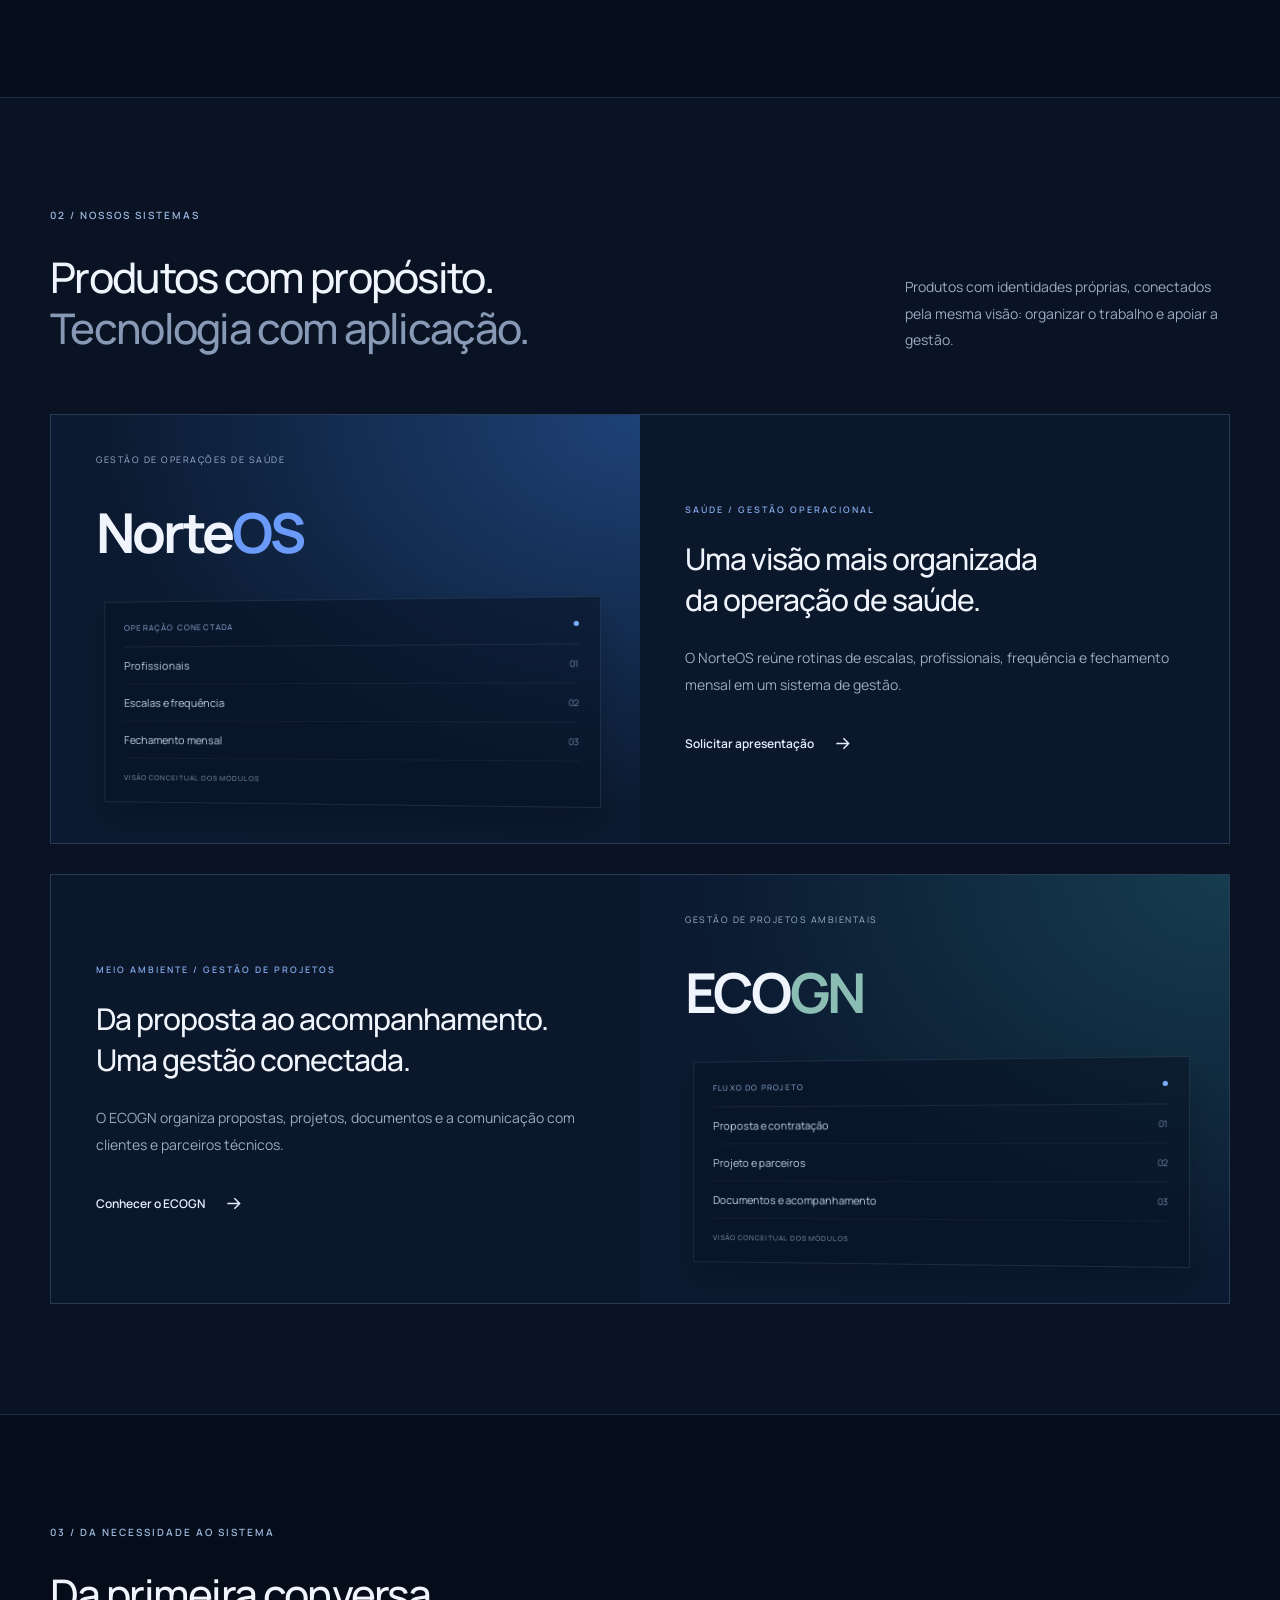
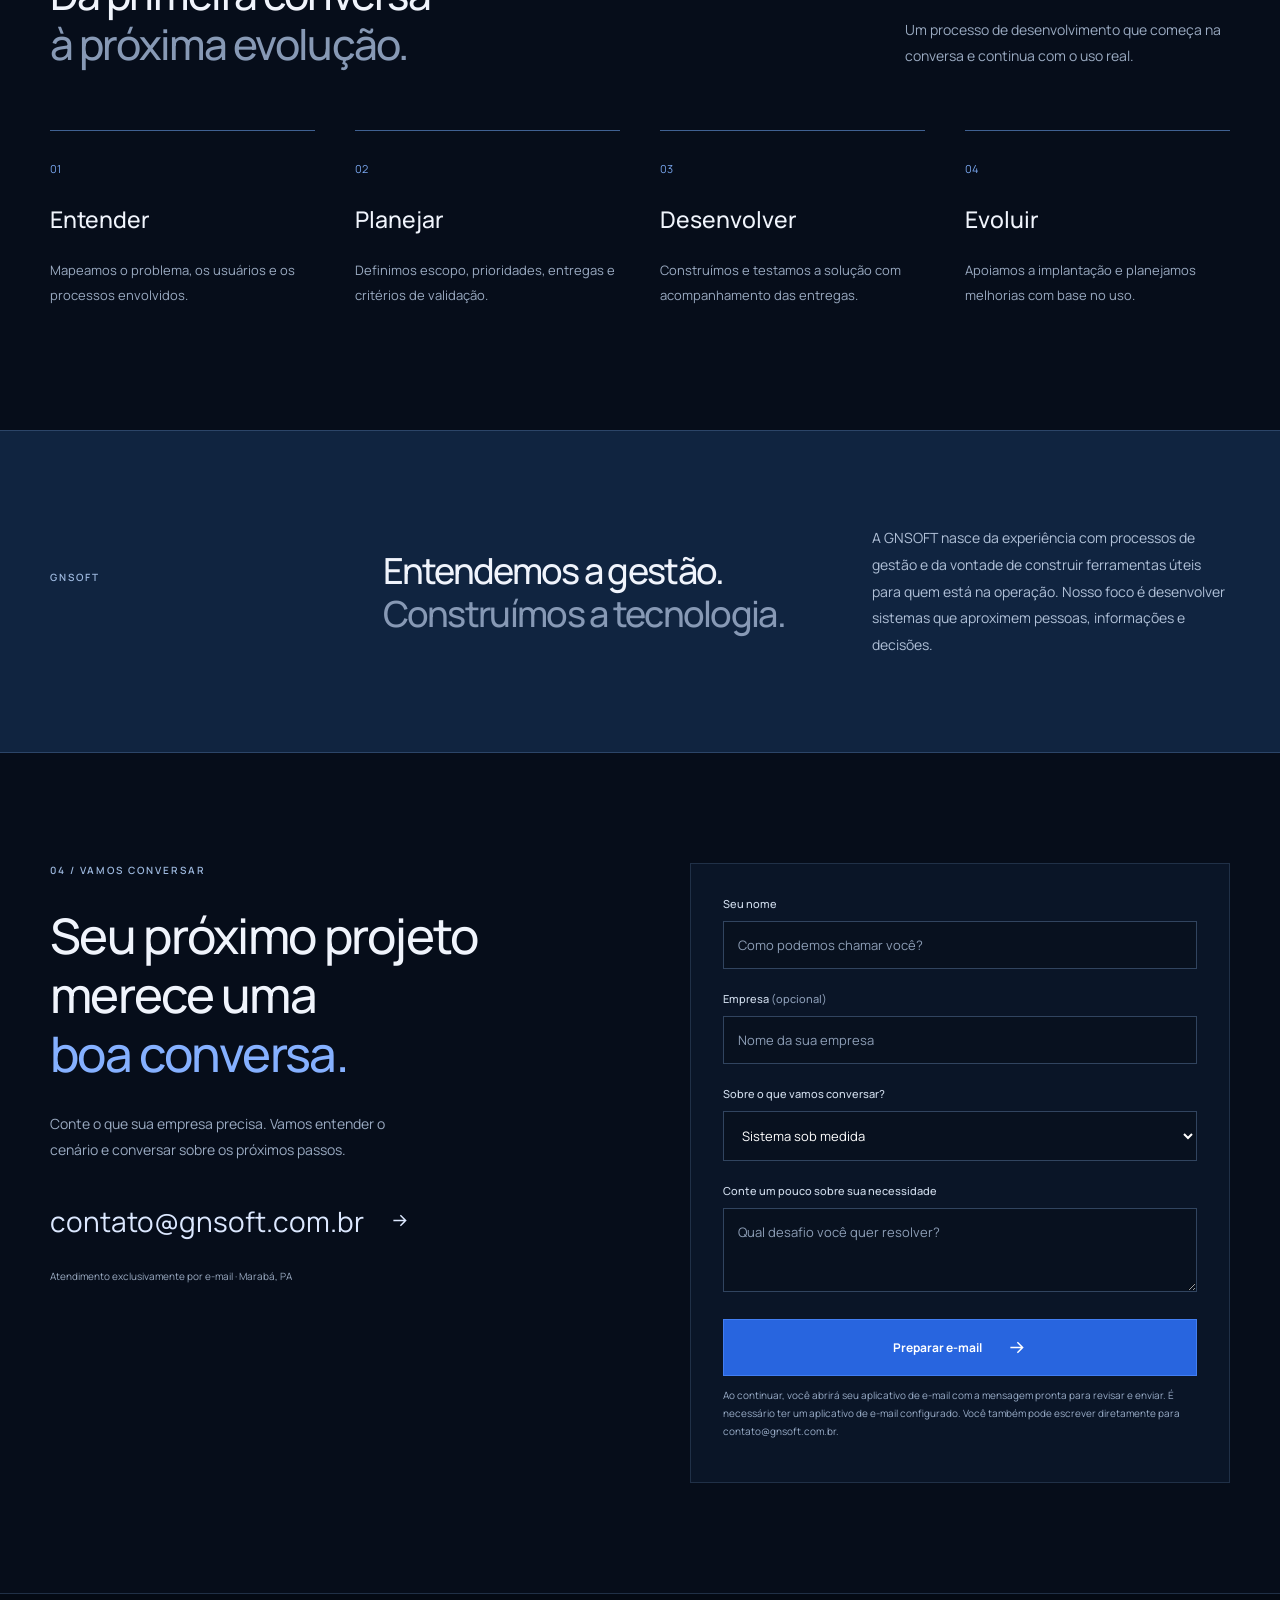
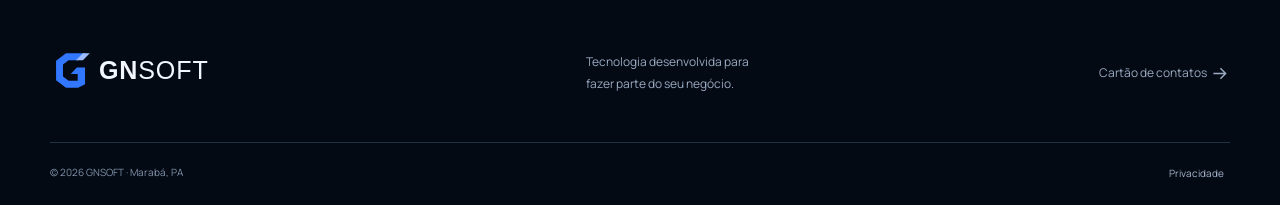
==== commit ea3ac5b6: "Atualiza contato GNSOFT exclusivamente para contato@gnsoft.com.br" ====
--- a/index.html
+++ b/index.html
@@ -1,5 +1,5 @@
-<!doctype html><html lang="pt-BR"><head><meta charset="utf-8"><meta name="viewport" content="width=device-width, initial-scale=1"><meta name="theme-color" content="#0b1930"><title>GNSOFT | Sistemas para conectar sua operação</title><meta name="description" content="Desenvolvimento de sistemas, softwares de gestão e integrações. Conheça a GNSOFT, em Marabá, e converse sobre o seu projeto."><link rel="canonical" href="https://bradocarnes.com.br/"><meta property="og:title" content="GNSOFT — Sistemas para conectar sua operação"><meta property="og:description" content="Software de gestão, desenvolvimento sob medida e integrações. Da necessidade ao sistema."><meta property="og:type" content="website"><meta property="og:locale" content="pt_BR"><meta property="og:url" content="https://bradocarnes.com.br/"><link rel="icon" href="/favicon.svg?v=gnsoft-premium3" type="image/svg+xml"><link rel="stylesheet" href="/styles.css?v=gnsoft-premium3"><script defer src="/app.js?v=gnsoft-premium3"></script><meta property="og:image" content="https://bradocarnes.com.br/gnsoft-architecture.webp"></head><body><a class="skip" href="#conteudo">Pular para conteúdo</a><header><div class="wrap nav"><a class="brand" href="/" aria-label="GNSOFT, início"><img src="/gnsoft-logo.svg?v=gnsoft-premium3" alt="GNSOFT" width="195" height="66"></a><button class="menu" aria-label="Abrir menu" aria-controls="navigation" aria-expanded="false">Menu <span>☰</span></button><nav id="navigation" aria-label="Menu principal"><a href="/#solucoes">Soluções</a><a href="/#sistemas">Nossos sistemas</a><a href="/#metodo">Como trabalhamos</a><a class="nav-cta" href="/#contato">Vamos conversar <svg viewBox="0 0 24 24" fill="none" stroke="currentColor" stroke-width="1.7" aria-hidden="true"><path d="M5 12h14m-6-6 6 6-6 6"/></svg></a></nav></div></header><main id="conteudo"><section class="hero"><img class="hero-art" src="/gnsoft-architecture.webp" alt="" fetchpriority="high"><div class="hero-overlay"></div><div class="wrap hero-content"><p class="eyebrow"><i></i> GNSOFT / SOFTWARE & INTELIGÊNCIA</p><h1>O próximo nível<br>do seu negócio<br><em>começa no código.</em></h1><p class="lead">Sistemas que conectam sua operação.<br>Tecnologia construída para os desafios reais<br class="desktop-break"> de quem faz o negócio acontecer.</p><div class="actions"><a class="button primary" href="#contato">Vamos construir juntos <svg viewBox="0 0 24 24" fill="none" stroke="currentColor" stroke-width="1.6" aria-hidden="true"><path d="M5 12h14m-6-6 6 6-6 6"/></svg></a><a class="text-link" href="#sistemas">Explore nossos sistemas <svg viewBox="0 0 24 24" fill="none" stroke="currentColor" stroke-width="1.6" aria-hidden="true"><path d="M5 12h14m-6-6 6 6-6 6"/></svg></a></div></div><div class="wrap hero-bottom"><span>DESENVOLVIMENTO COM PROPÓSITO.</span><a href="#solucoes">CONHEÇA A GNSOFT <svg viewBox="0 0 24 24" fill="none" stroke="currentColor" stroke-width="1.5" aria-hidden="true"><path d="M12 4v16m-6-6 6 6 6-6"/></svg></a></div></section><div class="principles"><div class="wrap"><span>SOFTWARE SOB MEDIDA</span><span>PLATAFORMAS DE GESTÃO</span><span>INTEGRAÇÕES & AUTOMAÇÃO</span><span>EVOLUÇÃO CONTÍNUA</span></div></div><section id="solucoes" class="section wrap"><div class="section-heading"><div><p class="eyebrow">01 / O QUE DESENVOLVEMOS</p><h2>Complexidade na operação.<br><span class="muted-title">Clareza na solução.</span></h2></div><p>O ponto de partida é entender o que sua equipe precisa resolver. A tecnologia vem para conectar as etapas.</p></div><div class="services"><article><span class="service-number">01</span><h3>Sistemas sob medida</h3><p>Aplicações web e ferramentas internas desenhadas para os processos, os usuários e os objetivos da sua empresa.</p><a href="#contato" data-interest="Sistema sob medida">Conversar sobre uma ideia <svg viewBox="0 0 24 24" fill="none" stroke="currentColor" stroke-width="1.7" aria-hidden="true"><path d="M5 12h14m-6-6 6 6-6 6"/></svg></a></article><article><span class="service-number">02</span><h3>Software de gestão</h3><p>Produtos próprios para organizar informações e acompanhar o trabalho em diferentes áreas do negócio.</p><a href="#sistemas">Explorar os sistemas <svg viewBox="0 0 24 24" fill="none" stroke="currentColor" stroke-width="1.7" aria-hidden="true"><path d="M5 12h14m-6-6 6 6-6 6"/></svg></a></article><article><span class="service-number">03</span><h3>Integrações e automação</h3><p>Conexões entre ferramentas para reduzir redigitação e tornar os fluxos de informação mais consistentes.</p><a href="#contato" data-interest="Integrações e automação">Conectar meus processos <svg viewBox="0 0 24 24" fill="none" stroke="currentColor" stroke-width="1.7" aria-hidden="true"><path d="M5 12h14m-6-6 6 6-6 6"/></svg></a></article><article><span class="service-number">04</span><h3>Implantação e evolução</h3><p>Planejamento da adoção, suporte e melhorias definidas conforme o escopo e a realidade de cada projeto.</p><a href="#contato" data-interest="Implantação e suporte">Planejar a implantação <svg viewBox="0 0 24 24" fill="none" stroke="currentColor" stroke-width="1.7" aria-hidden="true"><path d="M5 12h14m-6-6 6 6-6 6"/></svg></a></article></div></section>
+<!doctype html><html lang="pt-BR"><head><meta charset="utf-8"><meta name="viewport" content="width=device-width, initial-scale=1"><meta name="theme-color" content="#0b1930"><title>GNSOFT | Sistemas para conectar sua operação</title><meta name="description" content="Desenvolvimento de sistemas, softwares de gestão e integrações. Conheça a GNSOFT, em Marabá, e converse sobre o seu projeto."><link rel="canonical" href="https://bradocarnes.com.br/"><meta property="og:title" content="GNSOFT — Sistemas para conectar sua operação"><meta property="og:description" content="Software de gestão, desenvolvimento sob medida e integrações. Da necessidade ao sistema."><meta property="og:type" content="website"><meta property="og:locale" content="pt_BR"><meta property="og:url" content="https://bradocarnes.com.br/"><link rel="icon" href="/favicon.svg?v=gnsoft-premium3" type="image/svg+xml"><link rel="stylesheet" href="/styles.css?v=gnsoft-premium3"><script defer src="/app.js?v=gnsoft-email1"></script><meta property="og:image" content="https://bradocarnes.com.br/gnsoft-architecture.webp"></head><body><a class="skip" href="#conteudo">Pular para conteúdo</a><header><div class="wrap nav"><a class="brand" href="/" aria-label="GNSOFT, início"><img src="/gnsoft-logo.svg?v=gnsoft-premium3" alt="GNSOFT" width="195" height="66"></a><button class="menu" aria-label="Abrir menu" aria-controls="navigation" aria-expanded="false">Menu <span>☰</span></button><nav id="navigation" aria-label="Menu principal"><a href="/#solucoes">Soluções</a><a href="/#sistemas">Nossos sistemas</a><a href="/#metodo">Como trabalhamos</a><a class="nav-cta" href="/#contato">Vamos conversar <svg viewBox="0 0 24 24" fill="none" stroke="currentColor" stroke-width="1.7" aria-hidden="true"><path d="M5 12h14m-6-6 6 6-6 6"/></svg></a></nav></div></header><main id="conteudo"><section class="hero"><img class="hero-art" src="/gnsoft-architecture.webp" alt="" fetchpriority="high"><div class="hero-overlay"></div><div class="wrap hero-content"><p class="eyebrow"><i></i> GNSOFT / SOFTWARE & INTELIGÊNCIA</p><h1>O próximo nível<br>do seu negócio<br><em>começa no código.</em></h1><p class="lead">Sistemas que conectam sua operação.<br>Tecnologia construída para os desafios reais<br class="desktop-break"> de quem faz o negócio acontecer.</p><div class="actions"><a class="button primary" href="#contato">Vamos construir juntos <svg viewBox="0 0 24 24" fill="none" stroke="currentColor" stroke-width="1.6" aria-hidden="true"><path d="M5 12h14m-6-6 6 6-6 6"/></svg></a><a class="text-link" href="#sistemas">Explore nossos sistemas <svg viewBox="0 0 24 24" fill="none" stroke="currentColor" stroke-width="1.6" aria-hidden="true"><path d="M5 12h14m-6-6 6 6-6 6"/></svg></a></div></div><div class="wrap hero-bottom"><span>DESENVOLVIMENTO COM PROPÓSITO.</span><a href="#solucoes">CONHEÇA A GNSOFT <svg viewBox="0 0 24 24" fill="none" stroke="currentColor" stroke-width="1.5" aria-hidden="true"><path d="M12 4v16m-6-6 6 6 6-6"/></svg></a></div></section><div class="principles"><div class="wrap"><span>SOFTWARE SOB MEDIDA</span><span>PLATAFORMAS DE GESTÃO</span><span>INTEGRAÇÕES & AUTOMAÇÃO</span><span>EVOLUÇÃO CONTÍNUA</span></div></div><section id="solucoes" class="section wrap"><div class="section-heading"><div><p class="eyebrow">01 / O QUE DESENVOLVEMOS</p><h2>Complexidade na operação.<br><span class="muted-title">Clareza na solução.</span></h2></div><p>O ponto de partida é entender o que sua equipe precisa resolver. A tecnologia vem para conectar as etapas.</p></div><div class="services"><article><span class="service-number">01</span><h3>Sistemas sob medida</h3><p>Aplicações web e ferramentas internas desenhadas para os processos, os usuários e os objetivos da sua empresa.</p><a href="#contato" data-interest="Sistema sob medida">Conversar sobre uma ideia <svg viewBox="0 0 24 24" fill="none" stroke="currentColor" stroke-width="1.7" aria-hidden="true"><path d="M5 12h14m-6-6 6 6-6 6"/></svg></a></article><article><span class="service-number">02</span><h3>Software de gestão</h3><p>Produtos próprios para organizar informações e acompanhar o trabalho em diferentes áreas do negócio.</p><a href="#sistemas">Explorar os sistemas <svg viewBox="0 0 24 24" fill="none" stroke="currentColor" stroke-width="1.7" aria-hidden="true"><path d="M5 12h14m-6-6 6 6-6 6"/></svg></a></article><article><span class="service-number">03</span><h3>Integrações e automação</h3><p>Conexões entre ferramentas para reduzir redigitação e tornar os fluxos de informação mais consistentes.</p><a href="#contato" data-interest="Integrações e automação">Conectar meus processos <svg viewBox="0 0 24 24" fill="none" stroke="currentColor" stroke-width="1.7" aria-hidden="true"><path d="M5 12h14m-6-6 6 6-6 6"/></svg></a></article><article><span class="service-number">04</span><h3>Implantação e evolução</h3><p>Planejamento da adoção, suporte e melhorias definidas conforme o escopo e a realidade de cada projeto.</p><a href="#contato" data-interest="Implantação e suporte">Planejar a implantação <svg viewBox="0 0 24 24" fill="none" stroke="currentColor" stroke-width="1.7" aria-hidden="true"><path d="M5 12h14m-6-6 6 6-6 6"/></svg></a></article></div></section>
 <section class="products" id="sistemas"><div class="wrap section"><div class="section-heading"><div><p class="eyebrow">02 / NOSSOS SISTEMAS</p><h2>Produtos com propósito.<br><span class="muted-title">Tecnologia com aplicação.</span></h2></div><p>Produtos com identidades próprias, conectados pela mesma visão: organizar o trabalho e apoiar a gestão.</p></div><article class="product"><div class="product-art north"><div class="product-top">GESTÃO DE OPERAÇÕES DE SAÚDE</div><strong>Norte<span>OS</span></strong><div class="product-preview"><div class="preview-header"><span>OPERAÇÃO CONECTADA</span><span class="preview-dot"></span></div><div class="flow-line"><span>Profissionais</span><b>01</b></div><div class="flow-line"><span>Escalas e frequência</span><b>02</b></div><div class="flow-line"><span>Fechamento mensal</span><b>03</b></div><small>VISÃO CONCEITUAL DOS MÓDULOS</small></div></div><div class="product-copy"><p class="eyebrow">SAÚDE / GESTÃO OPERACIONAL</p><h3>Uma visão mais organizada<br>da operação de saúde.</h3><p>O NorteOS reúne rotinas de escalas, profissionais, frequência e fechamento mensal em um sistema de gestão.</p><a class="text-link" href="#contato" data-interest="NorteOS">Solicitar apresentação <svg viewBox="0 0 24 24" fill="none" stroke="currentColor" stroke-width="1.7" aria-hidden="true"><path d="M5 12h14m-6-6 6 6-6 6"/></svg></a></div></article><article class="product reverse"><div class="product-art eco"><div class="product-top">GESTÃO DE PROJETOS AMBIENTAIS</div><strong>ECO<span>GN</span></strong><div class="product-preview"><div class="preview-header"><span>FLUXO DO PROJETO</span><span class="preview-dot"></span></div><div class="flow-line"><span>Proposta e contratação</span><b>01</b></div><div class="flow-line"><span>Projeto e parceiros</span><b>02</b></div><div class="flow-line"><span>Documentos e acompanhamento</span><b>03</b></div><small>VISÃO CONCEITUAL DOS MÓDULOS</small></div></div><div class="product-copy"><p class="eyebrow">MEIO AMBIENTE / GESTÃO DE PROJETOS</p><h3>Da proposta ao acompanhamento.<br>Uma gestão conectada.</h3><p>O ECOGN organiza propostas, projetos, documentos e a comunicação com clientes e parceiros técnicos.</p><a class="text-link" href="https://ecogn.com.br" target="_blank" rel="noopener noreferrer">Conhecer o ECOGN <svg viewBox="0 0 24 24" fill="none" stroke="currentColor" stroke-width="1.7" aria-hidden="true"><path d="M5 12h14m-6-6 6 6-6 6"/></svg></a></div></article></div></section>
 <section class="section wrap" id="metodo"><div class="section-heading"><div><p class="eyebrow">03 / DA NECESSIDADE AO SISTEMA</p><h2>Da primeira conversa<br><span class="muted-title">à próxima evolução.</span></h2></div><p>Um processo de desenvolvimento que começa na conversa e continua com o uso real.</p></div><ol class="steps"><li><span>01</span><h3>Entender</h3><p>Mapeamos o problema, os usuários e os processos envolvidos.</p></li><li><span>02</span><h3>Planejar</h3><p>Definimos escopo, prioridades, entregas e critérios de validação.</p></li><li><span>03</span><h3>Desenvolver</h3><p>Construímos e testamos a solução com acompanhamento das entregas.</p></li><li><span>04</span><h3>Evoluir</h3><p>Apoiamos a implantação e planejamos melhorias com base no uso.</p></li></ol></section>
 <section class="about"><div class="wrap about-grid"><p class="eyebrow">GNSOFT</p><div><h2>Entendemos a gestão.<br><span class="muted-title">Construímos a tecnologia.</span></h2><p>A GNSOFT nasce da experiência com processos de gestão e da vontade de construir ferramentas úteis para quem está na operação. Nosso foco é desenvolver sistemas que aproximem pessoas, informações e decisões.</p></div></div></section>
-<section class="section wrap contact" id="contato"><div><p class="eyebrow">04 / VAMOS CONVERSAR</p><h2>Seu próximo projeto<br>merece uma<br><span>boa conversa.</span></h2><p>Conte o que sua empresa precisa. Vamos entender o cenário e conversar sobre os próximos passos.</p><a class="phone" href="https://wa.me/5594991614641?text=Ol%C3%A1%21%20Quero%20conversar%20com%20a%20GNSOFT.">(94) 99161-4641 <svg viewBox="0 0 24 24" fill="none" stroke="currentColor" stroke-width="1.7" aria-hidden="true"><path d="M5 12h14m-6-6 6 6-6 6"/></svg></a><p class="small">Atendimento pelo WhatsApp · Marabá, PA</p></div><form id="project-form"><label for="name">Seu nome</label><input id="name" name="name" autocomplete="name" placeholder="Como podemos chamar você?" required maxlength="80"><label for="company">Empresa <span>(opcional)</span></label><input id="company" name="company" autocomplete="organization" placeholder="Nome da sua empresa" maxlength="120"><label for="interest">Sobre o que vamos conversar?</label><select id="interest" name="interest"><option>Sistema sob medida</option><option>NorteOS</option><option>ECOGN</option><option>Integrações e automação</option><option>Implantação e suporte</option><option>Outro projeto</option></select><label for="message">Conte um pouco sobre sua necessidade</label><textarea id="message" name="message" rows="3" placeholder="Qual desafio você quer resolver?" required maxlength="1500"></textarea><button class="button primary" type="submit">Continuar no WhatsApp <svg viewBox="0 0 24 24" fill="none" stroke="currentColor" stroke-width="1.7" aria-hidden="true"><path d="M5 12h14m-6-6 6 6-6 6"/></svg></button><p class="small">Ao continuar, você abrirá o WhatsApp com a mensagem pronta para revisar e enviar. Não é um envio automático.</p></form></section></main><footer><div class="wrap footer-top"><a class="brand" href="/" aria-label="GNSOFT, início"><img src="/gnsoft-logo.svg?v=gnsoft-premium3" alt="GNSOFT" width="195" height="66"></a><p>Tecnologia desenvolvida para<br>fazer parte do seu negócio.</p><a href="/contatos/">Cartão de contatos <svg viewBox="0 0 24 24" fill="none" stroke="currentColor" stroke-width="1.7" aria-hidden="true"><path d="M5 12h14m-6-6 6 6-6 6"/></svg></a></div><div class="wrap footer-base"><span>© 2026 GNSOFT · Marabá, PA</span><button data-privacy>Privacidade</button></div></footer><dialog id="privacy"><button class="close" aria-label="Fechar">×</button><p class="eyebrow">TRANSPARÊNCIA</p><h2>Privacidade</h2><p>Este site não utiliza ferramentas de publicidade ou análise de visitantes. As informações digitadas no formulário permanecem no navegador até você optar por abrir o WhatsApp; não há envio para um banco de dados deste site.</p><p>Ao continuar no WhatsApp ou acessar sites externos, aplicam-se as políticas desses serviços. O GitHub Pages, responsável pela hospedagem, pode registrar informações técnicas de acesso. Evite enviar senhas ou dados sensíveis no primeiro contato.</p><a href="https://docs.github.com/pt/site-policy/privacy-policies/github-general-privacy-statement" target="_blank" rel="noopener noreferrer">Política de privacidade do GitHub</a></dialog></body></html>+<section class="section wrap contact" id="contato"><div><p class="eyebrow">04 / VAMOS CONVERSAR</p><h2>Seu próximo projeto<br>merece uma<br><span>boa conversa.</span></h2><p>Conte o que sua empresa precisa. Vamos entender o cenário e conversar sobre os próximos passos.</p><a class="phone" style="font-size:clamp(18px,3vw,28px);overflow-wrap:anywhere" href="mailto:contato@gnsoft.com.br">contato@gnsoft.com.br <svg viewBox="0 0 24 24" fill="none" stroke="currentColor" stroke-width="1.7" aria-hidden="true"><path d="M5 12h14m-6-6 6 6-6 6"/></svg></a><p class="small">Atendimento exclusivamente por e-mail · Marabá, PA</p></div><form id="project-form"><label for="name">Seu nome</label><input id="name" name="name" autocomplete="name" placeholder="Como podemos chamar você?" required maxlength="80"><label for="company">Empresa <span>(opcional)</span></label><input id="company" name="company" autocomplete="organization" placeholder="Nome da sua empresa" maxlength="120"><label for="interest">Sobre o que vamos conversar?</label><select id="interest" name="interest"><option>Sistema sob medida</option><option>NorteOS</option><option>ECOGN</option><option>Integrações e automação</option><option>Implantação e suporte</option><option>Outro projeto</option></select><label for="message">Conte um pouco sobre sua necessidade</label><textarea id="message" name="message" rows="3" placeholder="Qual desafio você quer resolver?" required maxlength="1500"></textarea><button class="button primary" type="submit">Preparar e-mail <svg viewBox="0 0 24 24" fill="none" stroke="currentColor" stroke-width="1.7" aria-hidden="true"><path d="M5 12h14m-6-6 6 6-6 6"/></svg></button><p class="small">Ao continuar, você abrirá seu aplicativo de e-mail com a mensagem pronta para revisar e enviar. É necessário ter um aplicativo de e-mail configurado. Você também pode escrever diretamente para contato@gnsoft.com.br.</p></form></section></main><footer><div class="wrap footer-top"><a class="brand" href="/" aria-label="GNSOFT, início"><img src="/gnsoft-logo.svg?v=gnsoft-premium3" alt="GNSOFT" width="195" height="66"></a><p>Tecnologia desenvolvida para<br>fazer parte do seu negócio.</p><a href="/contatos/">Cartão de contatos <svg viewBox="0 0 24 24" fill="none" stroke="currentColor" stroke-width="1.7" aria-hidden="true"><path d="M5 12h14m-6-6 6 6-6 6"/></svg></a></div><div class="wrap footer-base"><span>© 2026 GNSOFT · Marabá, PA</span><button data-privacy>Privacidade</button></div></footer><dialog id="privacy"><button class="close" aria-label="Fechar">×</button><p class="eyebrow">TRANSPARÊNCIA</p><h2>Privacidade</h2><p>Este site não utiliza ferramentas de publicidade ou análise de visitantes. As informações digitadas no formulário permanecem no navegador até você optar por abrir seu aplicativo de e-mail; não há envio para um banco de dados deste site.</p><p>Ao utilizar seu serviço de e-mail ou acessar sites externos, aplicam-se as políticas desses serviços. O GitHub Pages, responsável pela hospedagem, pode registrar informações técnicas de acesso. Evite enviar senhas ou dados sensíveis no primeiro contato.</p><a href="https://docs.github.com/pt/site-policy/privacy-policies/github-general-privacy-statement" target="_blank" rel="noopener noreferrer">Política de privacidade do GitHub</a></dialog></body></html>
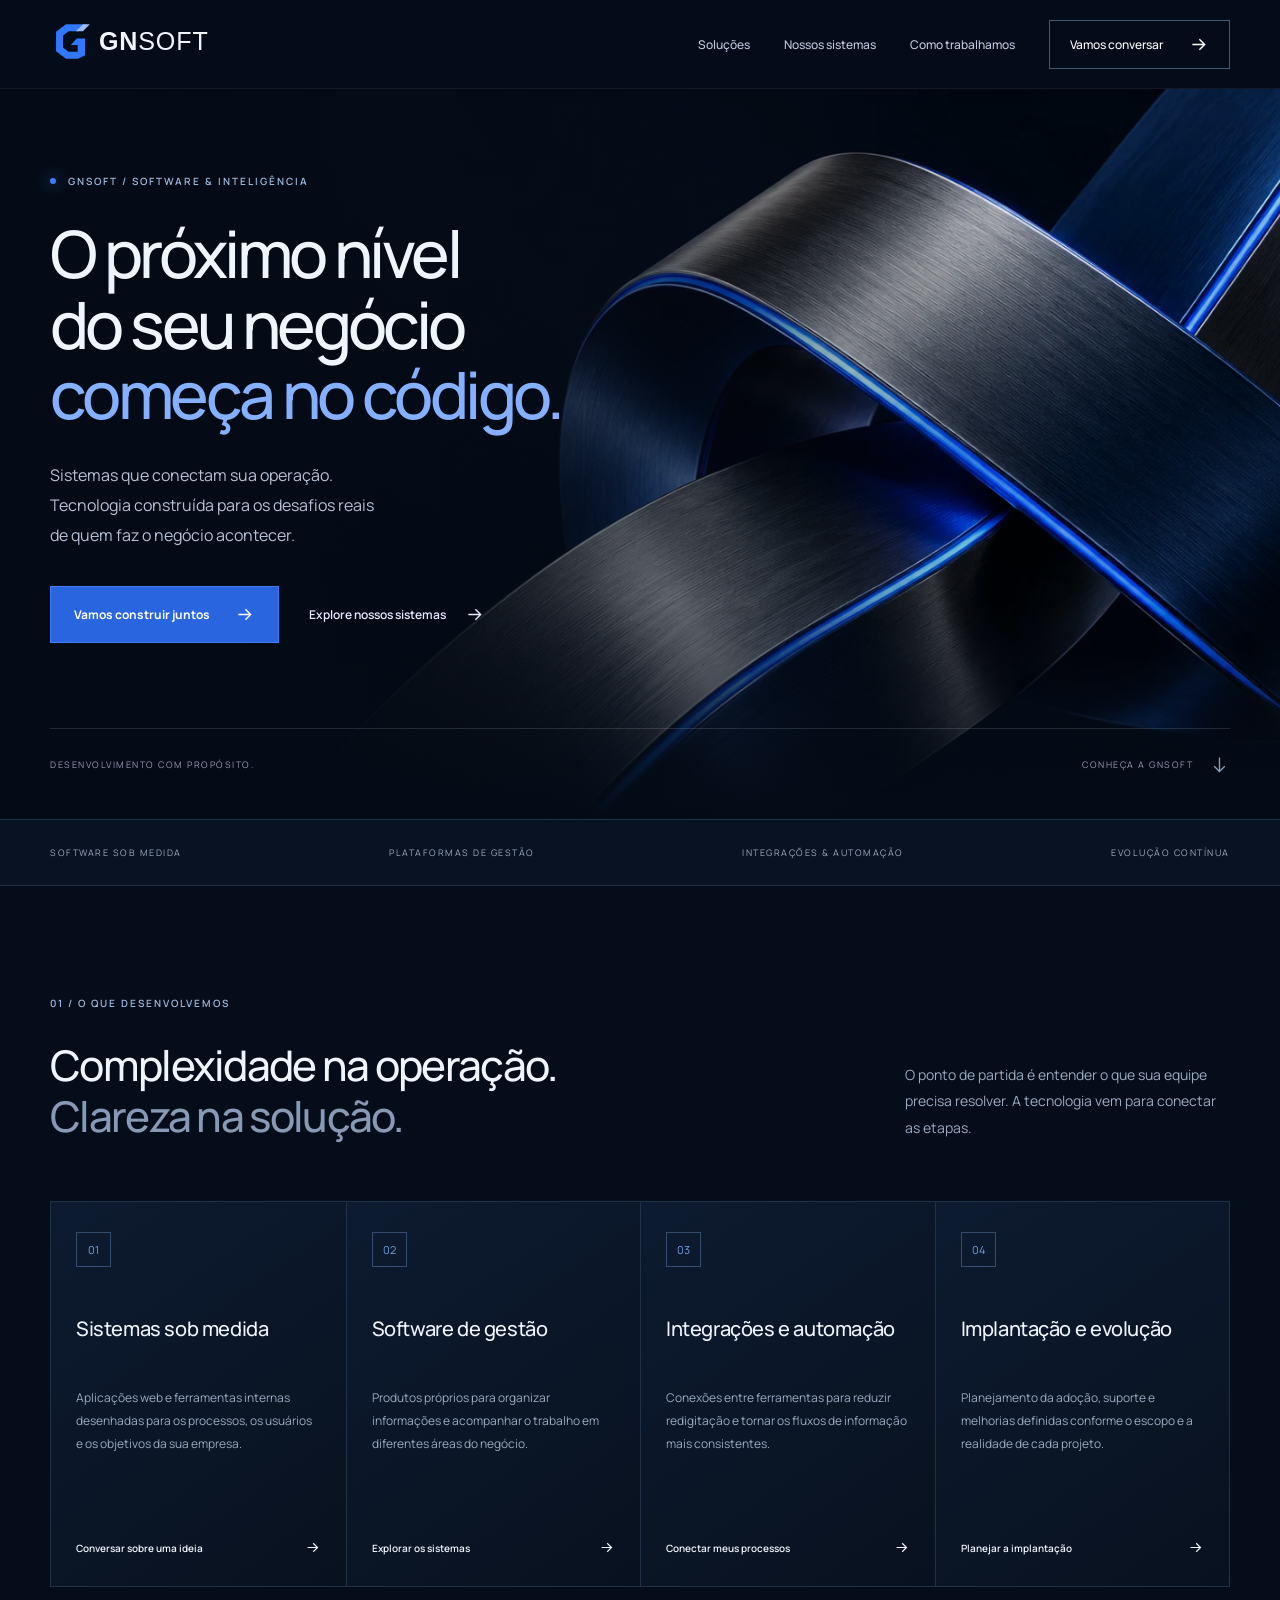
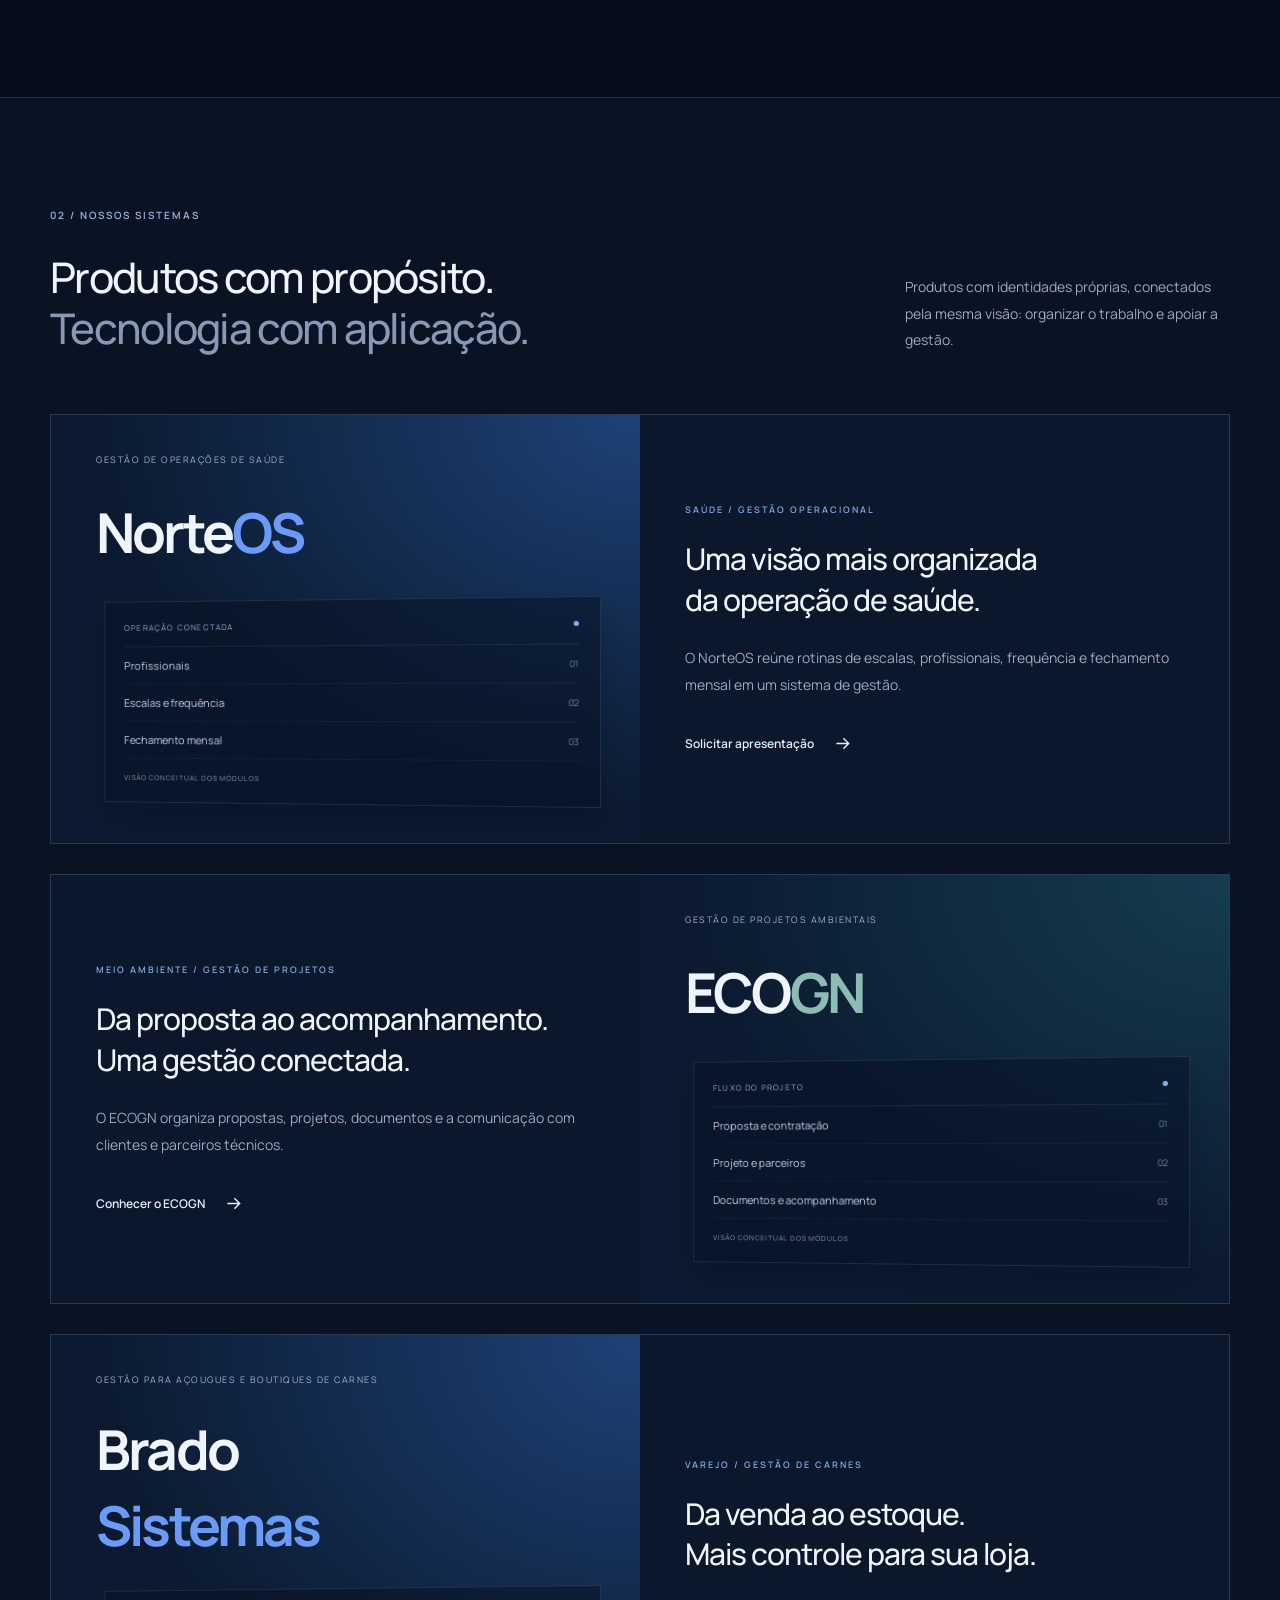
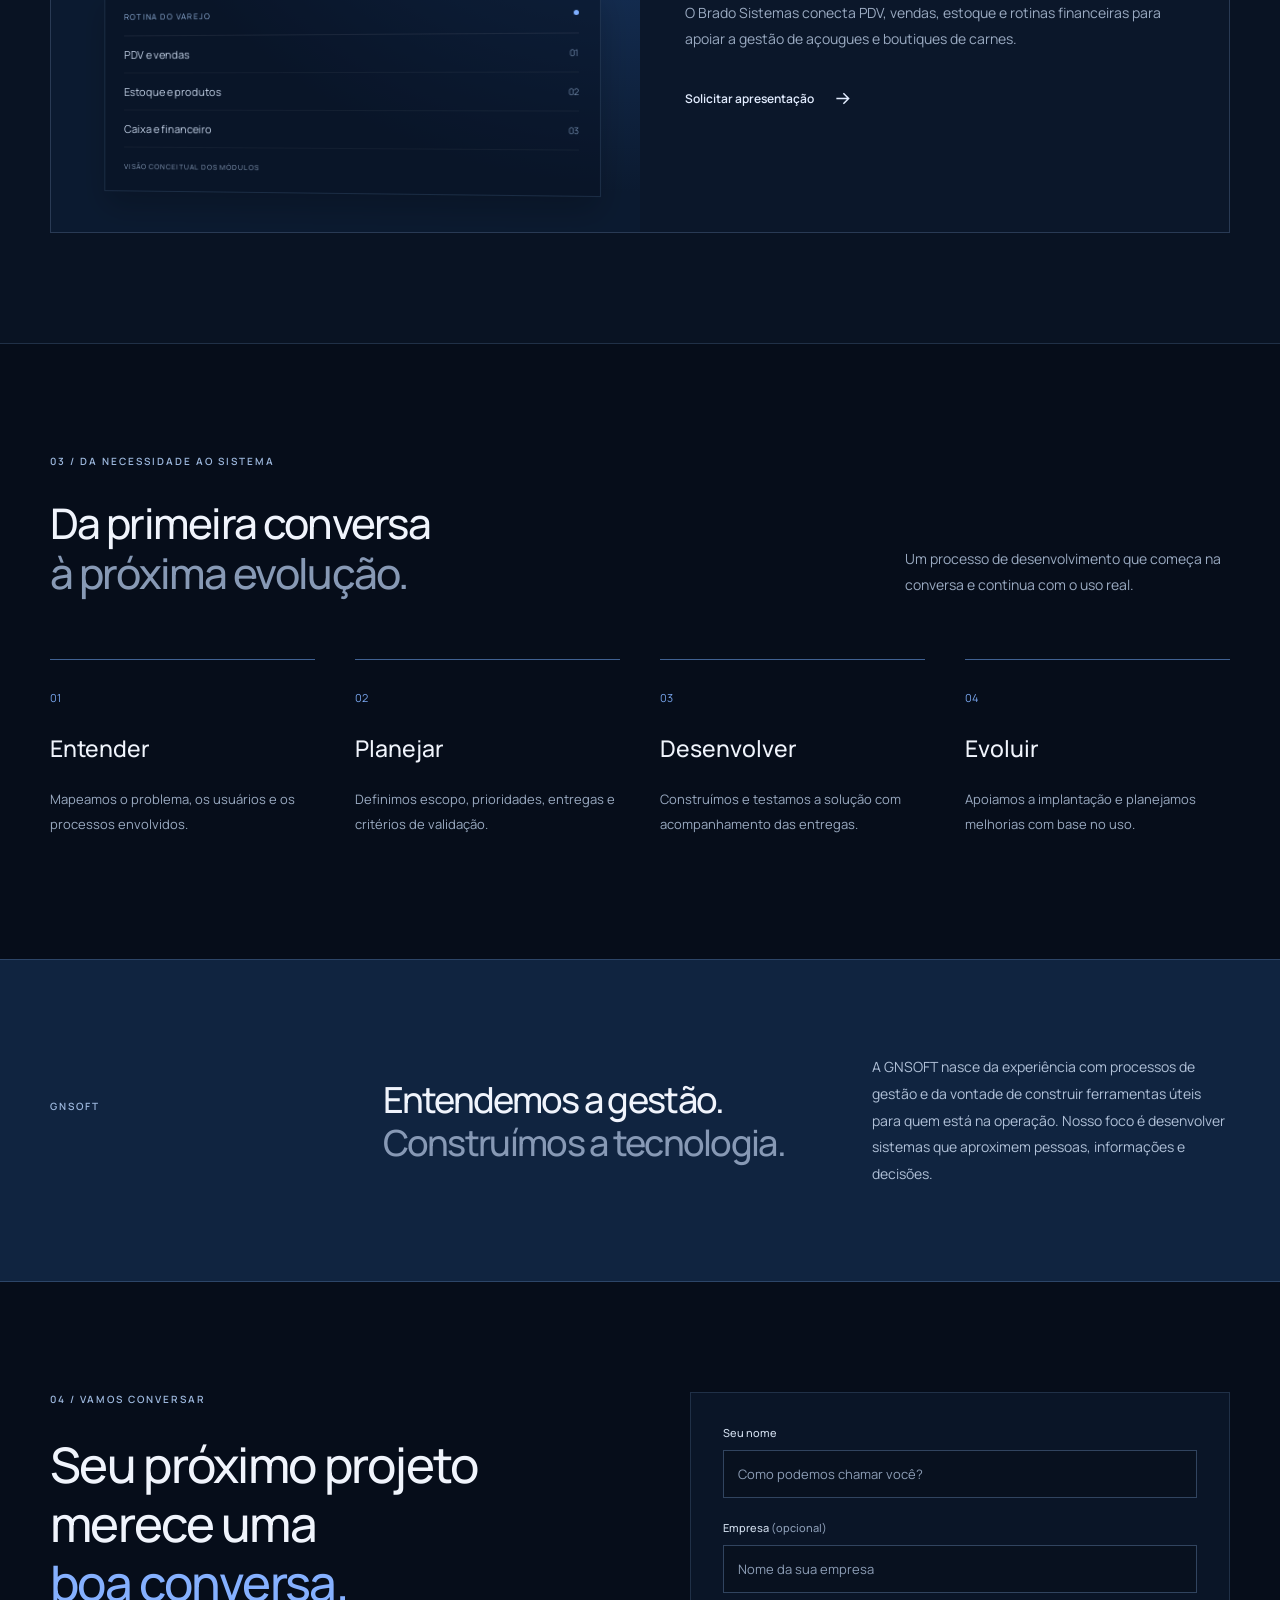
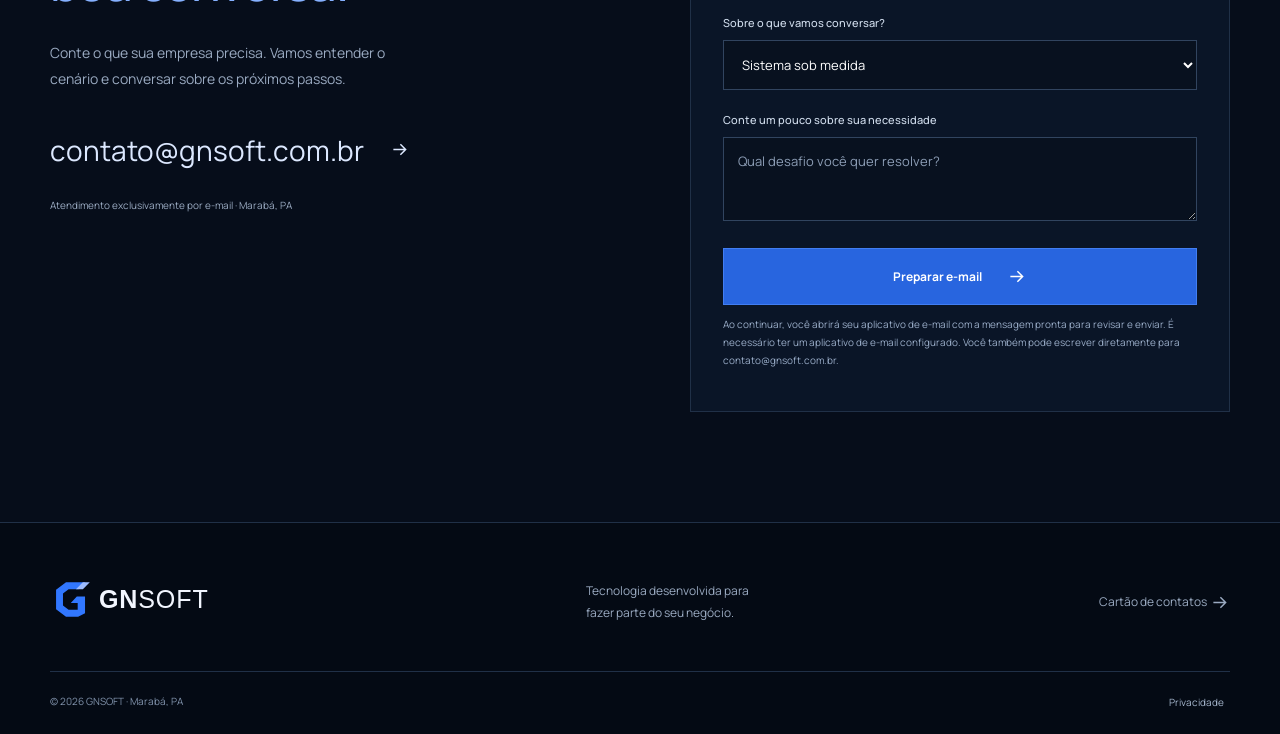
==== commit 5fe8e384: "Inclui Brado Sistemas no portfólio GNSOFT e no formulário de contato" ====
--- a/index.html
+++ b/index.html
@@ -1,5 +1,5 @@
 <!doctype html><html lang="pt-BR"><head><meta charset="utf-8"><meta name="viewport" content="width=device-width, initial-scale=1"><meta name="theme-color" content="#0b1930"><title>GNSOFT | Sistemas para conectar sua operação</title><meta name="description" content="Desenvolvimento de sistemas, softwares de gestão e integrações. Conheça a GNSOFT, em Marabá, e converse sobre o seu projeto."><link rel="canonical" href="https://bradocarnes.com.br/"><meta property="og:title" content="GNSOFT — Sistemas para conectar sua operação"><meta property="og:description" content="Software de gestão, desenvolvimento sob medida e integrações. Da necessidade ao sistema."><meta property="og:type" content="website"><meta property="og:locale" content="pt_BR"><meta property="og:url" content="https://bradocarnes.com.br/"><link rel="icon" href="/favicon.svg?v=gnsoft-premium3" type="image/svg+xml"><link rel="stylesheet" href="/styles.css?v=gnsoft-premium3"><script defer src="/app.js?v=gnsoft-email1"></script><meta property="og:image" content="https://bradocarnes.com.br/gnsoft-architecture.webp"></head><body><a class="skip" href="#conteudo">Pular para conteúdo</a><header><div class="wrap nav"><a class="brand" href="/" aria-label="GNSOFT, início"><img src="/gnsoft-logo.svg?v=gnsoft-premium3" alt="GNSOFT" width="195" height="66"></a><button class="menu" aria-label="Abrir menu" aria-controls="navigation" aria-expanded="false">Menu <span>☰</span></button><nav id="navigation" aria-label="Menu principal"><a href="/#solucoes">Soluções</a><a href="/#sistemas">Nossos sistemas</a><a href="/#metodo">Como trabalhamos</a><a class="nav-cta" href="/#contato">Vamos conversar <svg viewBox="0 0 24 24" fill="none" stroke="currentColor" stroke-width="1.7" aria-hidden="true"><path d="M5 12h14m-6-6 6 6-6 6"/></svg></a></nav></div></header><main id="conteudo"><section class="hero"><img class="hero-art" src="/gnsoft-architecture.webp" alt="" fetchpriority="high"><div class="hero-overlay"></div><div class="wrap hero-content"><p class="eyebrow"><i></i> GNSOFT / SOFTWARE & INTELIGÊNCIA</p><h1>O próximo nível<br>do seu negócio<br><em>começa no código.</em></h1><p class="lead">Sistemas que conectam sua operação.<br>Tecnologia construída para os desafios reais<br class="desktop-break"> de quem faz o negócio acontecer.</p><div class="actions"><a class="button primary" href="#contato">Vamos construir juntos <svg viewBox="0 0 24 24" fill="none" stroke="currentColor" stroke-width="1.6" aria-hidden="true"><path d="M5 12h14m-6-6 6 6-6 6"/></svg></a><a class="text-link" href="#sistemas">Explore nossos sistemas <svg viewBox="0 0 24 24" fill="none" stroke="currentColor" stroke-width="1.6" aria-hidden="true"><path d="M5 12h14m-6-6 6 6-6 6"/></svg></a></div></div><div class="wrap hero-bottom"><span>DESENVOLVIMENTO COM PROPÓSITO.</span><a href="#solucoes">CONHEÇA A GNSOFT <svg viewBox="0 0 24 24" fill="none" stroke="currentColor" stroke-width="1.5" aria-hidden="true"><path d="M12 4v16m-6-6 6 6 6-6"/></svg></a></div></section><div class="principles"><div class="wrap"><span>SOFTWARE SOB MEDIDA</span><span>PLATAFORMAS DE GESTÃO</span><span>INTEGRAÇÕES & AUTOMAÇÃO</span><span>EVOLUÇÃO CONTÍNUA</span></div></div><section id="solucoes" class="section wrap"><div class="section-heading"><div><p class="eyebrow">01 / O QUE DESENVOLVEMOS</p><h2>Complexidade na operação.<br><span class="muted-title">Clareza na solução.</span></h2></div><p>O ponto de partida é entender o que sua equipe precisa resolver. A tecnologia vem para conectar as etapas.</p></div><div class="services"><article><span class="service-number">01</span><h3>Sistemas sob medida</h3><p>Aplicações web e ferramentas internas desenhadas para os processos, os usuários e os objetivos da sua empresa.</p><a href="#contato" data-interest="Sistema sob medida">Conversar sobre uma ideia <svg viewBox="0 0 24 24" fill="none" stroke="currentColor" stroke-width="1.7" aria-hidden="true"><path d="M5 12h14m-6-6 6 6-6 6"/></svg></a></article><article><span class="service-number">02</span><h3>Software de gestão</h3><p>Produtos próprios para organizar informações e acompanhar o trabalho em diferentes áreas do negócio.</p><a href="#sistemas">Explorar os sistemas <svg viewBox="0 0 24 24" fill="none" stroke="currentColor" stroke-width="1.7" aria-hidden="true"><path d="M5 12h14m-6-6 6 6-6 6"/></svg></a></article><article><span class="service-number">03</span><h3>Integrações e automação</h3><p>Conexões entre ferramentas para reduzir redigitação e tornar os fluxos de informação mais consistentes.</p><a href="#contato" data-interest="Integrações e automação">Conectar meus processos <svg viewBox="0 0 24 24" fill="none" stroke="currentColor" stroke-width="1.7" aria-hidden="true"><path d="M5 12h14m-6-6 6 6-6 6"/></svg></a></article><article><span class="service-number">04</span><h3>Implantação e evolução</h3><p>Planejamento da adoção, suporte e melhorias definidas conforme o escopo e a realidade de cada projeto.</p><a href="#contato" data-interest="Implantação e suporte">Planejar a implantação <svg viewBox="0 0 24 24" fill="none" stroke="currentColor" stroke-width="1.7" aria-hidden="true"><path d="M5 12h14m-6-6 6 6-6 6"/></svg></a></article></div></section>
-<section class="products" id="sistemas"><div class="wrap section"><div class="section-heading"><div><p class="eyebrow">02 / NOSSOS SISTEMAS</p><h2>Produtos com propósito.<br><span class="muted-title">Tecnologia com aplicação.</span></h2></div><p>Produtos com identidades próprias, conectados pela mesma visão: organizar o trabalho e apoiar a gestão.</p></div><article class="product"><div class="product-art north"><div class="product-top">GESTÃO DE OPERAÇÕES DE SAÚDE</div><strong>Norte<span>OS</span></strong><div class="product-preview"><div class="preview-header"><span>OPERAÇÃO CONECTADA</span><span class="preview-dot"></span></div><div class="flow-line"><span>Profissionais</span><b>01</b></div><div class="flow-line"><span>Escalas e frequência</span><b>02</b></div><div class="flow-line"><span>Fechamento mensal</span><b>03</b></div><small>VISÃO CONCEITUAL DOS MÓDULOS</small></div></div><div class="product-copy"><p class="eyebrow">SAÚDE / GESTÃO OPERACIONAL</p><h3>Uma visão mais organizada<br>da operação de saúde.</h3><p>O NorteOS reúne rotinas de escalas, profissionais, frequência e fechamento mensal em um sistema de gestão.</p><a class="text-link" href="#contato" data-interest="NorteOS">Solicitar apresentação <svg viewBox="0 0 24 24" fill="none" stroke="currentColor" stroke-width="1.7" aria-hidden="true"><path d="M5 12h14m-6-6 6 6-6 6"/></svg></a></div></article><article class="product reverse"><div class="product-art eco"><div class="product-top">GESTÃO DE PROJETOS AMBIENTAIS</div><strong>ECO<span>GN</span></strong><div class="product-preview"><div class="preview-header"><span>FLUXO DO PROJETO</span><span class="preview-dot"></span></div><div class="flow-line"><span>Proposta e contratação</span><b>01</b></div><div class="flow-line"><span>Projeto e parceiros</span><b>02</b></div><div class="flow-line"><span>Documentos e acompanhamento</span><b>03</b></div><small>VISÃO CONCEITUAL DOS MÓDULOS</small></div></div><div class="product-copy"><p class="eyebrow">MEIO AMBIENTE / GESTÃO DE PROJETOS</p><h3>Da proposta ao acompanhamento.<br>Uma gestão conectada.</h3><p>O ECOGN organiza propostas, projetos, documentos e a comunicação com clientes e parceiros técnicos.</p><a class="text-link" href="https://ecogn.com.br" target="_blank" rel="noopener noreferrer">Conhecer o ECOGN <svg viewBox="0 0 24 24" fill="none" stroke="currentColor" stroke-width="1.7" aria-hidden="true"><path d="M5 12h14m-6-6 6 6-6 6"/></svg></a></div></article></div></section>
+<section class="products" id="sistemas"><div class="wrap section"><div class="section-heading"><div><p class="eyebrow">02 / NOSSOS SISTEMAS</p><h2>Produtos com propósito.<br><span class="muted-title">Tecnologia com aplicação.</span></h2></div><p>Produtos com identidades próprias, conectados pela mesma visão: organizar o trabalho e apoiar a gestão.</p></div><article class="product"><div class="product-art north"><div class="product-top">GESTÃO DE OPERAÇÕES DE SAÚDE</div><strong>Norte<span>OS</span></strong><div class="product-preview"><div class="preview-header"><span>OPERAÇÃO CONECTADA</span><span class="preview-dot"></span></div><div class="flow-line"><span>Profissionais</span><b>01</b></div><div class="flow-line"><span>Escalas e frequência</span><b>02</b></div><div class="flow-line"><span>Fechamento mensal</span><b>03</b></div><small>VISÃO CONCEITUAL DOS MÓDULOS</small></div></div><div class="product-copy"><p class="eyebrow">SAÚDE / GESTÃO OPERACIONAL</p><h3>Uma visão mais organizada<br>da operação de saúde.</h3><p>O NorteOS reúne rotinas de escalas, profissionais, frequência e fechamento mensal em um sistema de gestão.</p><a class="text-link" href="#contato" data-interest="NorteOS">Solicitar apresentação <svg viewBox="0 0 24 24" fill="none" stroke="currentColor" stroke-width="1.7" aria-hidden="true"><path d="M5 12h14m-6-6 6 6-6 6"/></svg></a></div></article><article class="product reverse"><div class="product-art eco"><div class="product-top">GESTÃO DE PROJETOS AMBIENTAIS</div><strong>ECO<span>GN</span></strong><div class="product-preview"><div class="preview-header"><span>FLUXO DO PROJETO</span><span class="preview-dot"></span></div><div class="flow-line"><span>Proposta e contratação</span><b>01</b></div><div class="flow-line"><span>Projeto e parceiros</span><b>02</b></div><div class="flow-line"><span>Documentos e acompanhamento</span><b>03</b></div><small>VISÃO CONCEITUAL DOS MÓDULOS</small></div></div><div class="product-copy"><p class="eyebrow">MEIO AMBIENTE / GESTÃO DE PROJETOS</p><h3>Da proposta ao acompanhamento.<br>Uma gestão conectada.</h3><p>O ECOGN organiza propostas, projetos, documentos e a comunicação com clientes e parceiros técnicos.</p><a class="text-link" href="https://ecogn.com.br" target="_blank" rel="noopener noreferrer">Conhecer o ECOGN <svg viewBox="0 0 24 24" fill="none" stroke="currentColor" stroke-width="1.7" aria-hidden="true"><path d="M5 12h14m-6-6 6 6-6 6"/></svg></a></div></article><article class="product" id="brado-sistemas"><div class="product-art north"><div class="product-top">GESTÃO PARA AÇOUGUES E BOUTIQUES DE CARNES</div><strong>Brado<br><span>Sistemas</span></strong><div class="product-preview"><div class="preview-header"><span>ROTINA DO VAREJO</span><span class="preview-dot"></span></div><div class="flow-line"><span>PDV e vendas</span><b>01</b></div><div class="flow-line"><span>Estoque e produtos</span><b>02</b></div><div class="flow-line"><span>Caixa e financeiro</span><b>03</b></div><small>VISÃO CONCEITUAL DOS MÓDULOS</small></div></div><div class="product-copy"><p class="eyebrow">VAREJO / GESTÃO DE CARNES</p><h3>Da venda ao estoque.<br>Mais controle para sua loja.</h3><p>O Brado Sistemas conecta PDV, vendas, estoque e rotinas financeiras para apoiar a gestão de açougues e boutiques de carnes.</p><a class="text-link" href="#contato" data-interest="Brado Sistemas">Solicitar apresentação <svg viewBox="0 0 24 24" fill="none" stroke="currentColor" stroke-width="1.7" aria-hidden="true"><path d="M5 12h14m-6-6 6 6-6 6"/></svg></a></div></article></div></section>
 <section class="section wrap" id="metodo"><div class="section-heading"><div><p class="eyebrow">03 / DA NECESSIDADE AO SISTEMA</p><h2>Da primeira conversa<br><span class="muted-title">à próxima evolução.</span></h2></div><p>Um processo de desenvolvimento que começa na conversa e continua com o uso real.</p></div><ol class="steps"><li><span>01</span><h3>Entender</h3><p>Mapeamos o problema, os usuários e os processos envolvidos.</p></li><li><span>02</span><h3>Planejar</h3><p>Definimos escopo, prioridades, entregas e critérios de validação.</p></li><li><span>03</span><h3>Desenvolver</h3><p>Construímos e testamos a solução com acompanhamento das entregas.</p></li><li><span>04</span><h3>Evoluir</h3><p>Apoiamos a implantação e planejamos melhorias com base no uso.</p></li></ol></section>
 <section class="about"><div class="wrap about-grid"><p class="eyebrow">GNSOFT</p><div><h2>Entendemos a gestão.<br><span class="muted-title">Construímos a tecnologia.</span></h2><p>A GNSOFT nasce da experiência com processos de gestão e da vontade de construir ferramentas úteis para quem está na operação. Nosso foco é desenvolver sistemas que aproximem pessoas, informações e decisões.</p></div></div></section>
-<section class="section wrap contact" id="contato"><div><p class="eyebrow">04 / VAMOS CONVERSAR</p><h2>Seu próximo projeto<br>merece uma<br><span>boa conversa.</span></h2><p>Conte o que sua empresa precisa. Vamos entender o cenário e conversar sobre os próximos passos.</p><a class="phone" style="font-size:clamp(18px,3vw,28px);overflow-wrap:anywhere" href="mailto:contato@gnsoft.com.br">contato@gnsoft.com.br <svg viewBox="0 0 24 24" fill="none" stroke="currentColor" stroke-width="1.7" aria-hidden="true"><path d="M5 12h14m-6-6 6 6-6 6"/></svg></a><p class="small">Atendimento exclusivamente por e-mail · Marabá, PA</p></div><form id="project-form"><label for="name">Seu nome</label><input id="name" name="name" autocomplete="name" placeholder="Como podemos chamar você?" required maxlength="80"><label for="company">Empresa <span>(opcional)</span></label><input id="company" name="company" autocomplete="organization" placeholder="Nome da sua empresa" maxlength="120"><label for="interest">Sobre o que vamos conversar?</label><select id="interest" name="interest"><option>Sistema sob medida</option><option>NorteOS</option><option>ECOGN</option><option>Integrações e automação</option><option>Implantação e suporte</option><option>Outro projeto</option></select><label for="message">Conte um pouco sobre sua necessidade</label><textarea id="message" name="message" rows="3" placeholder="Qual desafio você quer resolver?" required maxlength="1500"></textarea><button class="button primary" type="submit">Preparar e-mail <svg viewBox="0 0 24 24" fill="none" stroke="currentColor" stroke-width="1.7" aria-hidden="true"><path d="M5 12h14m-6-6 6 6-6 6"/></svg></button><p class="small">Ao continuar, você abrirá seu aplicativo de e-mail com a mensagem pronta para revisar e enviar. É necessário ter um aplicativo de e-mail configurado. Você também pode escrever diretamente para contato@gnsoft.com.br.</p></form></section></main><footer><div class="wrap footer-top"><a class="brand" href="/" aria-label="GNSOFT, início"><img src="/gnsoft-logo.svg?v=gnsoft-premium3" alt="GNSOFT" width="195" height="66"></a><p>Tecnologia desenvolvida para<br>fazer parte do seu negócio.</p><a href="/contatos/">Cartão de contatos <svg viewBox="0 0 24 24" fill="none" stroke="currentColor" stroke-width="1.7" aria-hidden="true"><path d="M5 12h14m-6-6 6 6-6 6"/></svg></a></div><div class="wrap footer-base"><span>© 2026 GNSOFT · Marabá, PA</span><button data-privacy>Privacidade</button></div></footer><dialog id="privacy"><button class="close" aria-label="Fechar">×</button><p class="eyebrow">TRANSPARÊNCIA</p><h2>Privacidade</h2><p>Este site não utiliza ferramentas de publicidade ou análise de visitantes. As informações digitadas no formulário permanecem no navegador até você optar por abrir seu aplicativo de e-mail; não há envio para um banco de dados deste site.</p><p>Ao utilizar seu serviço de e-mail ou acessar sites externos, aplicam-se as políticas desses serviços. O GitHub Pages, responsável pela hospedagem, pode registrar informações técnicas de acesso. Evite enviar senhas ou dados sensíveis no primeiro contato.</p><a href="https://docs.github.com/pt/site-policy/privacy-policies/github-general-privacy-statement" target="_blank" rel="noopener noreferrer">Política de privacidade do GitHub</a></dialog></body></html>+<section class="section wrap contact" id="contato"><div><p class="eyebrow">04 / VAMOS CONVERSAR</p><h2>Seu próximo projeto<br>merece uma<br><span>boa conversa.</span></h2><p>Conte o que sua empresa precisa. Vamos entender o cenário e conversar sobre os próximos passos.</p><a class="phone" style="font-size:clamp(18px,3vw,28px);overflow-wrap:anywhere" href="mailto:contato@gnsoft.com.br">contato@gnsoft.com.br <svg viewBox="0 0 24 24" fill="none" stroke="currentColor" stroke-width="1.7" aria-hidden="true"><path d="M5 12h14m-6-6 6 6-6 6"/></svg></a><p class="small">Atendimento exclusivamente por e-mail · Marabá, PA</p></div><form id="project-form"><label for="name">Seu nome</label><input id="name" name="name" autocomplete="name" placeholder="Como podemos chamar você?" required maxlength="80"><label for="company">Empresa <span>(opcional)</span></label><input id="company" name="company" autocomplete="organization" placeholder="Nome da sua empresa" maxlength="120"><label for="interest">Sobre o que vamos conversar?</label><select id="interest" name="interest"><option>Sistema sob medida</option><option>NorteOS</option><option>ECOGN</option><option>Brado Sistemas</option><option>Integrações e automação</option><option>Implantação e suporte</option><option>Outro projeto</option></select><label for="message">Conte um pouco sobre sua necessidade</label><textarea id="message" name="message" rows="3" placeholder="Qual desafio você quer resolver?" required maxlength="1500"></textarea><button class="button primary" type="submit">Preparar e-mail <svg viewBox="0 0 24 24" fill="none" stroke="currentColor" stroke-width="1.7" aria-hidden="true"><path d="M5 12h14m-6-6 6 6-6 6"/></svg></button><p class="small">Ao continuar, você abrirá seu aplicativo de e-mail com a mensagem pronta para revisar e enviar. É necessário ter um aplicativo de e-mail configurado. Você também pode escrever diretamente para contato@gnsoft.com.br.</p></form></section></main><footer><div class="wrap footer-top"><a class="brand" href="/" aria-label="GNSOFT, início"><img src="/gnsoft-logo.svg?v=gnsoft-premium3" alt="GNSOFT" width="195" height="66"></a><p>Tecnologia desenvolvida para<br>fazer parte do seu negócio.</p><a href="/contatos/">Cartão de contatos <svg viewBox="0 0 24 24" fill="none" stroke="currentColor" stroke-width="1.7" aria-hidden="true"><path d="M5 12h14m-6-6 6 6-6 6"/></svg></a></div><div class="wrap footer-base"><span>© 2026 GNSOFT · Marabá, PA</span><button data-privacy>Privacidade</button></div></footer><dialog id="privacy"><button class="close" aria-label="Fechar">×</button><p class="eyebrow">TRANSPARÊNCIA</p><h2>Privacidade</h2><p>Este site não utiliza ferramentas de publicidade ou análise de visitantes. As informações digitadas no formulário permanecem no navegador até você optar por abrir seu aplicativo de e-mail; não há envio para um banco de dados deste site.</p><p>Ao utilizar seu serviço de e-mail ou acessar sites externos, aplicam-se as políticas desses serviços. O GitHub Pages, responsável pela hospedagem, pode registrar informações técnicas de acesso. Evite enviar senhas ou dados sensíveis no primeiro contato.</p><a href="https://docs.github.com/pt/site-policy/privacy-policies/github-general-privacy-statement" target="_blank" rel="noopener noreferrer">Política de privacidade do GitHub</a></dialog></body></html>
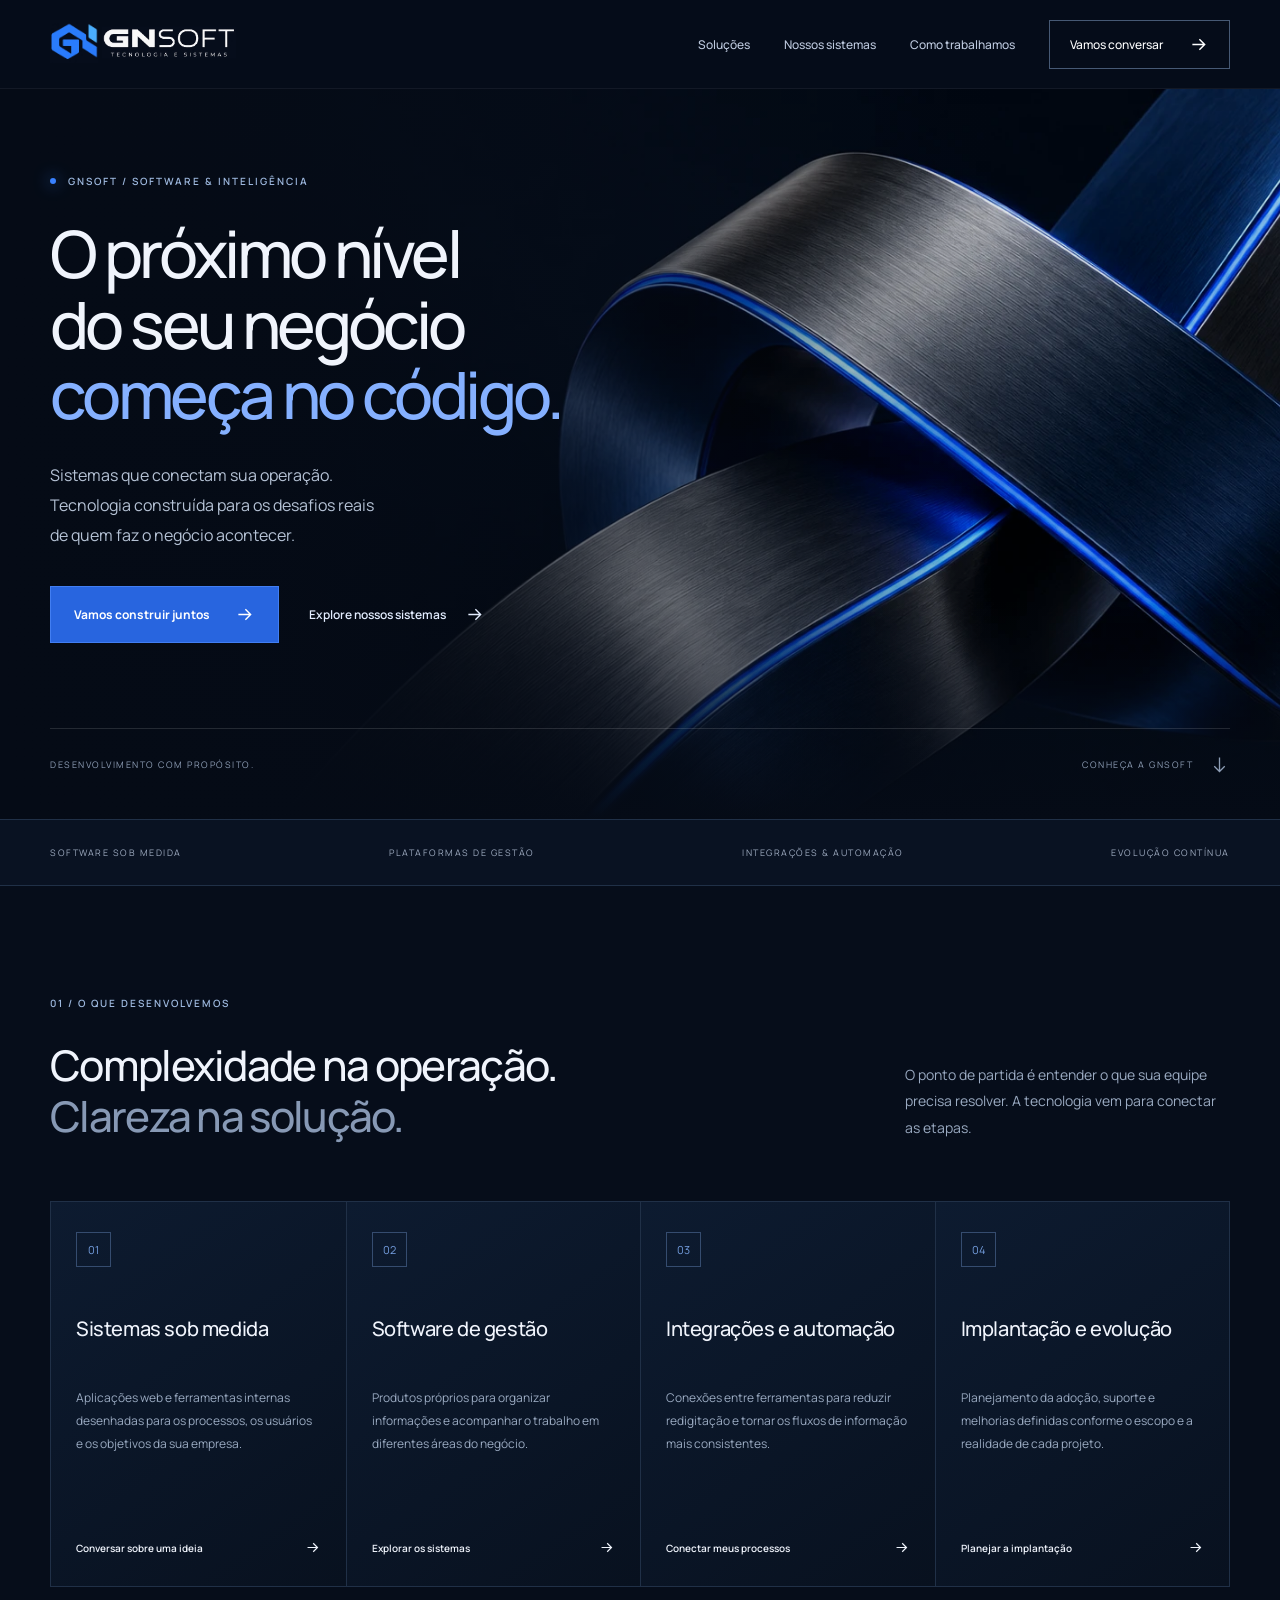
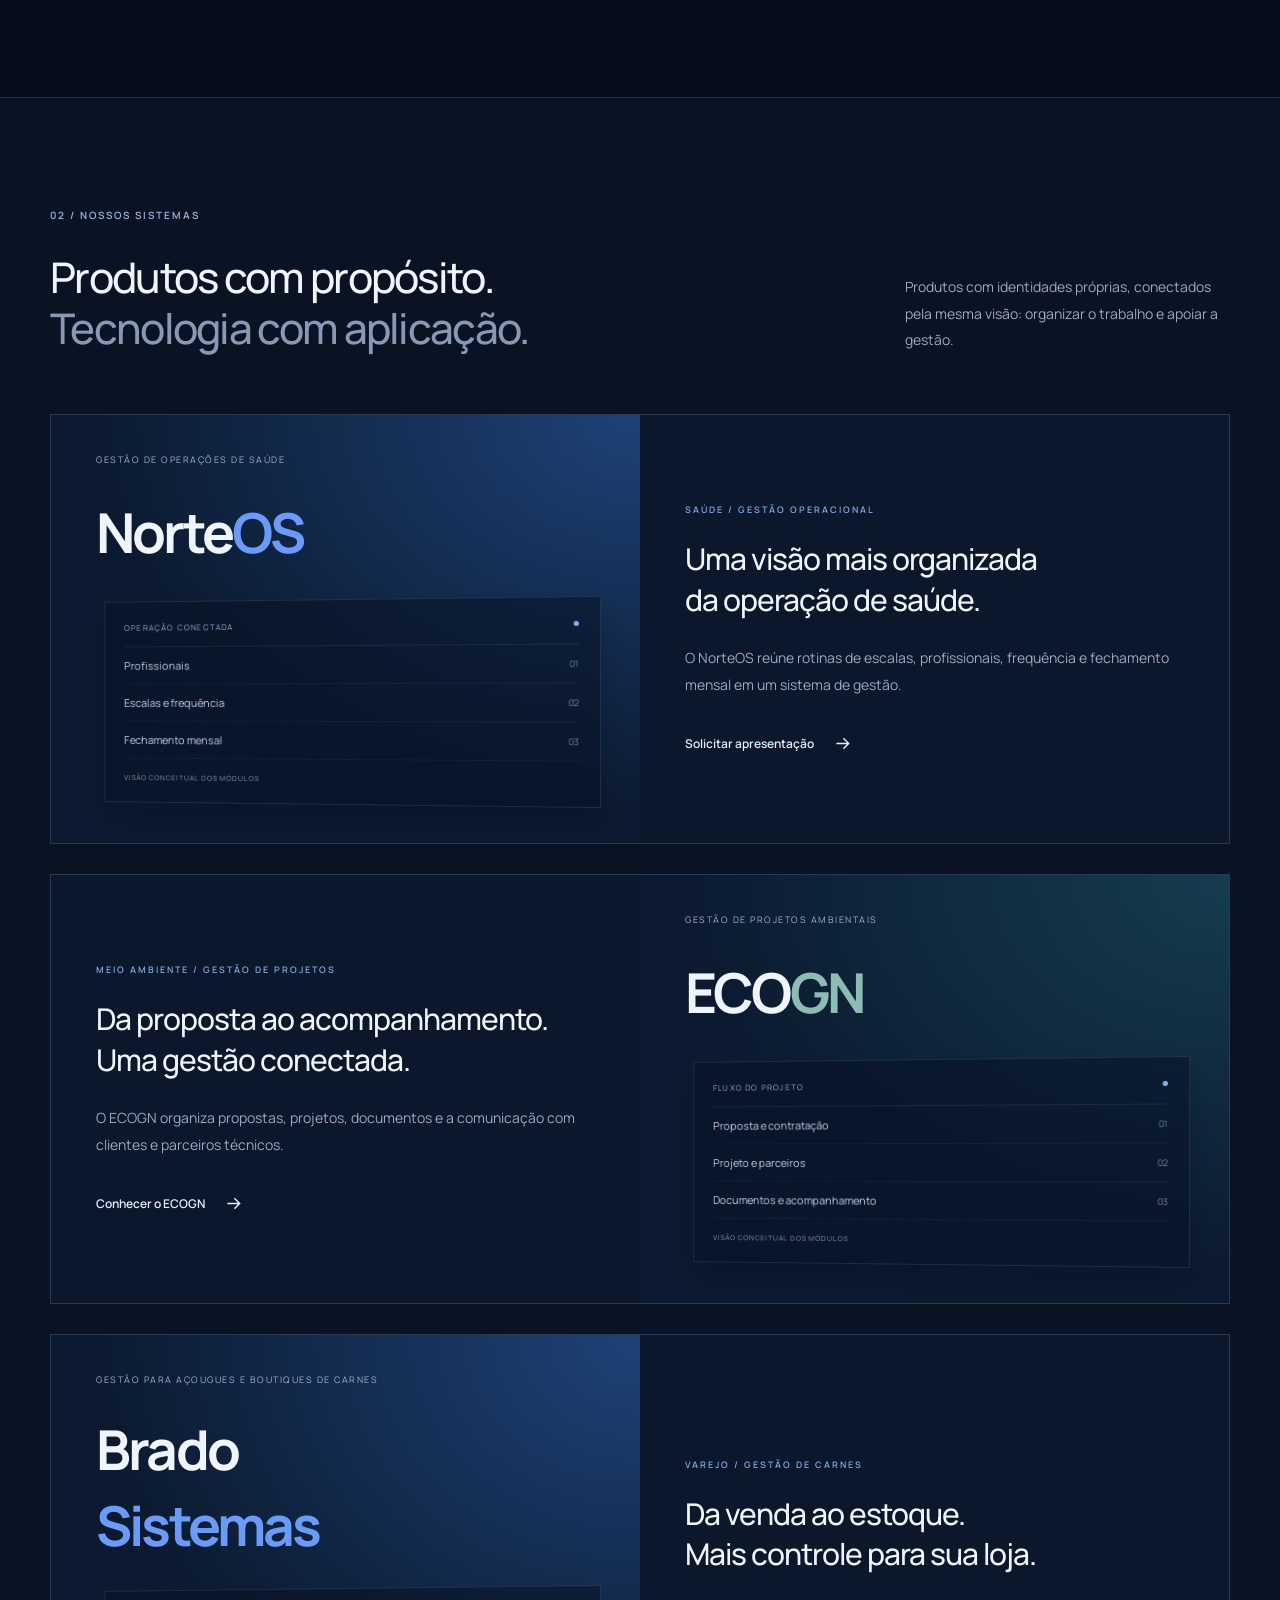
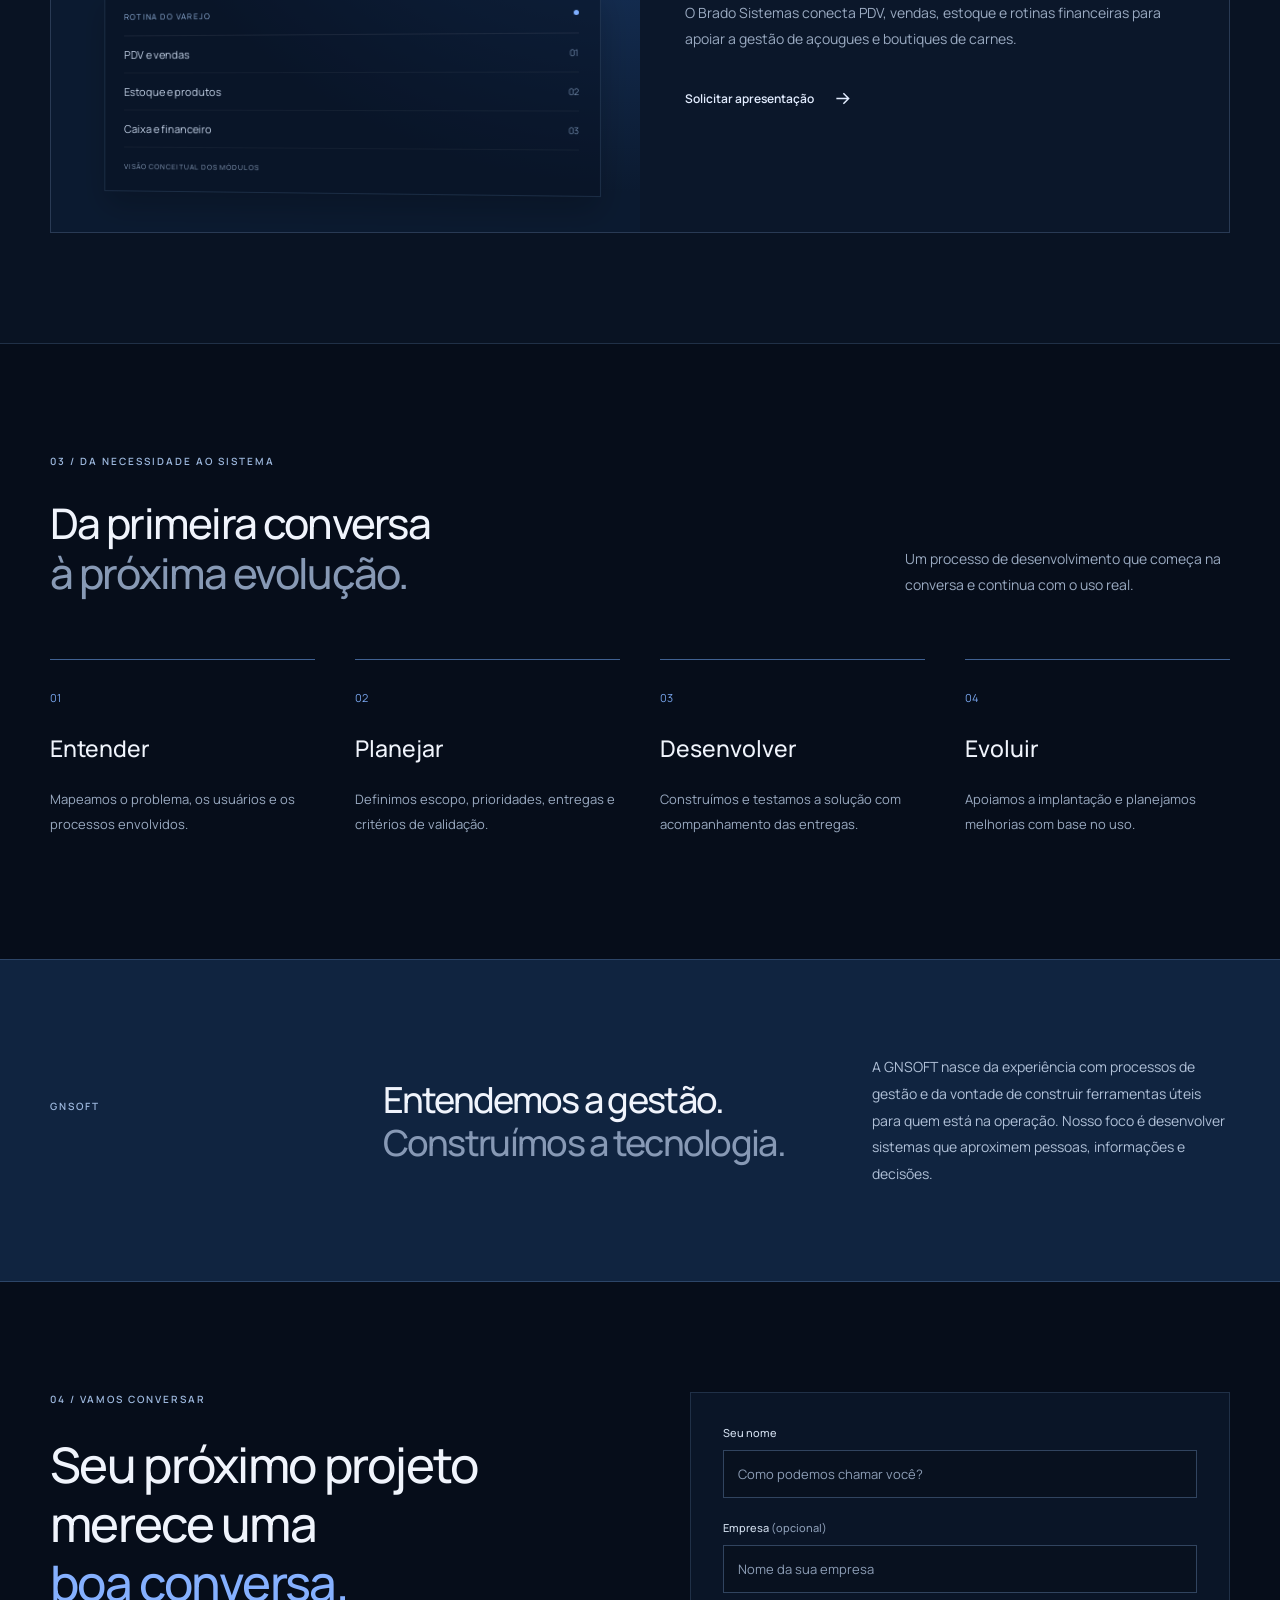
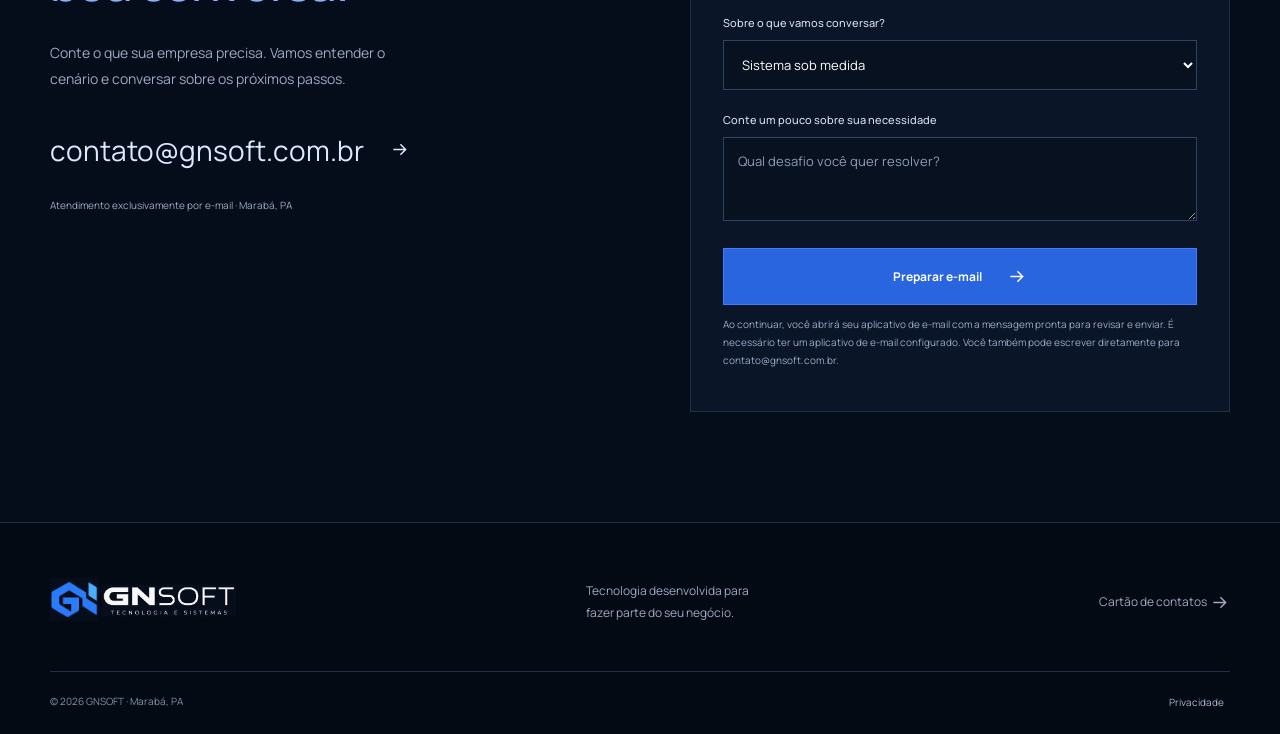
==== commit dee20e85: "Aplica a logo GNSOFT aprovada no site e favicon" ====
--- a/index.html
+++ b/index.html
@@ -1,5 +1,5 @@
-<!doctype html><html lang="pt-BR"><head><meta charset="utf-8"><meta name="viewport" content="width=device-width, initial-scale=1"><meta name="theme-color" content="#0b1930"><title>GNSOFT | Sistemas para conectar sua operação</title><meta name="description" content="Desenvolvimento de sistemas, softwares de gestão e integrações. Conheça a GNSOFT, em Marabá, e converse sobre o seu projeto."><link rel="canonical" href="https://bradocarnes.com.br/"><meta property="og:title" content="GNSOFT — Sistemas para conectar sua operação"><meta property="og:description" content="Software de gestão, desenvolvimento sob medida e integrações. Da necessidade ao sistema."><meta property="og:type" content="website"><meta property="og:locale" content="pt_BR"><meta property="og:url" content="https://bradocarnes.com.br/"><link rel="icon" href="/favicon.svg?v=gnsoft-premium3" type="image/svg+xml"><link rel="stylesheet" href="/styles.css?v=gnsoft-premium3"><script defer src="/app.js?v=gnsoft-email1"></script><meta property="og:image" content="https://bradocarnes.com.br/gnsoft-architecture.webp"></head><body><a class="skip" href="#conteudo">Pular para conteúdo</a><header><div class="wrap nav"><a class="brand" href="/" aria-label="GNSOFT, início"><img src="/gnsoft-logo.svg?v=gnsoft-premium3" alt="GNSOFT" width="195" height="66"></a><button class="menu" aria-label="Abrir menu" aria-controls="navigation" aria-expanded="false">Menu <span>☰</span></button><nav id="navigation" aria-label="Menu principal"><a href="/#solucoes">Soluções</a><a href="/#sistemas">Nossos sistemas</a><a href="/#metodo">Como trabalhamos</a><a class="nav-cta" href="/#contato">Vamos conversar <svg viewBox="0 0 24 24" fill="none" stroke="currentColor" stroke-width="1.7" aria-hidden="true"><path d="M5 12h14m-6-6 6 6-6 6"/></svg></a></nav></div></header><main id="conteudo"><section class="hero"><img class="hero-art" src="/gnsoft-architecture.webp" alt="" fetchpriority="high"><div class="hero-overlay"></div><div class="wrap hero-content"><p class="eyebrow"><i></i> GNSOFT / SOFTWARE & INTELIGÊNCIA</p><h1>O próximo nível<br>do seu negócio<br><em>começa no código.</em></h1><p class="lead">Sistemas que conectam sua operação.<br>Tecnologia construída para os desafios reais<br class="desktop-break"> de quem faz o negócio acontecer.</p><div class="actions"><a class="button primary" href="#contato">Vamos construir juntos <svg viewBox="0 0 24 24" fill="none" stroke="currentColor" stroke-width="1.6" aria-hidden="true"><path d="M5 12h14m-6-6 6 6-6 6"/></svg></a><a class="text-link" href="#sistemas">Explore nossos sistemas <svg viewBox="0 0 24 24" fill="none" stroke="currentColor" stroke-width="1.6" aria-hidden="true"><path d="M5 12h14m-6-6 6 6-6 6"/></svg></a></div></div><div class="wrap hero-bottom"><span>DESENVOLVIMENTO COM PROPÓSITO.</span><a href="#solucoes">CONHEÇA A GNSOFT <svg viewBox="0 0 24 24" fill="none" stroke="currentColor" stroke-width="1.5" aria-hidden="true"><path d="M12 4v16m-6-6 6 6 6-6"/></svg></a></div></section><div class="principles"><div class="wrap"><span>SOFTWARE SOB MEDIDA</span><span>PLATAFORMAS DE GESTÃO</span><span>INTEGRAÇÕES & AUTOMAÇÃO</span><span>EVOLUÇÃO CONTÍNUA</span></div></div><section id="solucoes" class="section wrap"><div class="section-heading"><div><p class="eyebrow">01 / O QUE DESENVOLVEMOS</p><h2>Complexidade na operação.<br><span class="muted-title">Clareza na solução.</span></h2></div><p>O ponto de partida é entender o que sua equipe precisa resolver. A tecnologia vem para conectar as etapas.</p></div><div class="services"><article><span class="service-number">01</span><h3>Sistemas sob medida</h3><p>Aplicações web e ferramentas internas desenhadas para os processos, os usuários e os objetivos da sua empresa.</p><a href="#contato" data-interest="Sistema sob medida">Conversar sobre uma ideia <svg viewBox="0 0 24 24" fill="none" stroke="currentColor" stroke-width="1.7" aria-hidden="true"><path d="M5 12h14m-6-6 6 6-6 6"/></svg></a></article><article><span class="service-number">02</span><h3>Software de gestão</h3><p>Produtos próprios para organizar informações e acompanhar o trabalho em diferentes áreas do negócio.</p><a href="#sistemas">Explorar os sistemas <svg viewBox="0 0 24 24" fill="none" stroke="currentColor" stroke-width="1.7" aria-hidden="true"><path d="M5 12h14m-6-6 6 6-6 6"/></svg></a></article><article><span class="service-number">03</span><h3>Integrações e automação</h3><p>Conexões entre ferramentas para reduzir redigitação e tornar os fluxos de informação mais consistentes.</p><a href="#contato" data-interest="Integrações e automação">Conectar meus processos <svg viewBox="0 0 24 24" fill="none" stroke="currentColor" stroke-width="1.7" aria-hidden="true"><path d="M5 12h14m-6-6 6 6-6 6"/></svg></a></article><article><span class="service-number">04</span><h3>Implantação e evolução</h3><p>Planejamento da adoção, suporte e melhorias definidas conforme o escopo e a realidade de cada projeto.</p><a href="#contato" data-interest="Implantação e suporte">Planejar a implantação <svg viewBox="0 0 24 24" fill="none" stroke="currentColor" stroke-width="1.7" aria-hidden="true"><path d="M5 12h14m-6-6 6 6-6 6"/></svg></a></article></div></section>
+<!doctype html><html lang="pt-BR"><head><meta charset="utf-8"><meta name="viewport" content="width=device-width, initial-scale=1"><meta name="theme-color" content="#0b1930"><title>GNSOFT | Sistemas para conectar sua operação</title><meta name="description" content="Desenvolvimento de sistemas, softwares de gestão e integrações. Conheça a GNSOFT, em Marabá, e converse sobre o seu projeto."><link rel="canonical" href="https://gnsoft.com.br/"><meta property="og:title" content="GNSOFT — Sistemas para conectar sua operação"><meta property="og:description" content="Software de gestão, desenvolvimento sob medida e integrações. Da necessidade ao sistema."><meta property="og:type" content="website"><meta property="og:locale" content="pt_BR"><meta property="og:url" content="https://gnsoft.com.br/"><link rel="icon" href="/gnsoft-icon-approved.svg?v=1" type="image/svg+xml"><link rel="stylesheet" href="/styles.css?v=gnsoft-premium3"><script defer src="/app.js?v=gnsoft-email1"></script><meta property="og:image" content="https://gnsoft.com.br/gnsoft-architecture.webp"></head><body><a class="skip" href="#conteudo">Pular para conteúdo</a><header><div class="wrap nav"><a class="brand" href="/" aria-label="GNSOFT, início"><img src="/gnsoft-logo-approved.svg?v=1" alt="GNSOFT" width="195" height="66"></a><button class="menu" aria-label="Abrir menu" aria-controls="navigation" aria-expanded="false">Menu <span>☰</span></button><nav id="navigation" aria-label="Menu principal"><a href="/#solucoes">Soluções</a><a href="/#sistemas">Nossos sistemas</a><a href="/#metodo">Como trabalhamos</a><a class="nav-cta" href="/#contato">Vamos conversar <svg viewBox="0 0 24 24" fill="none" stroke="currentColor" stroke-width="1.7" aria-hidden="true"><path d="M5 12h14m-6-6 6 6-6 6"/></svg></a></nav></div></header><main id="conteudo"><section class="hero"><img class="hero-art" src="/gnsoft-architecture.webp" alt="" fetchpriority="high"><div class="hero-overlay"></div><div class="wrap hero-content"><p class="eyebrow"><i></i> GNSOFT / SOFTWARE & INTELIGÊNCIA</p><h1>O próximo nível<br>do seu negócio<br><em>começa no código.</em></h1><p class="lead">Sistemas que conectam sua operação.<br>Tecnologia construída para os desafios reais<br class="desktop-break"> de quem faz o negócio acontecer.</p><div class="actions"><a class="button primary" href="#contato">Vamos construir juntos <svg viewBox="0 0 24 24" fill="none" stroke="currentColor" stroke-width="1.6" aria-hidden="true"><path d="M5 12h14m-6-6 6 6-6 6"/></svg></a><a class="text-link" href="#sistemas">Explore nossos sistemas <svg viewBox="0 0 24 24" fill="none" stroke="currentColor" stroke-width="1.6" aria-hidden="true"><path d="M5 12h14m-6-6 6 6-6 6"/></svg></a></div></div><div class="wrap hero-bottom"><span>DESENVOLVIMENTO COM PROPÓSITO.</span><a href="#solucoes">CONHEÇA A GNSOFT <svg viewBox="0 0 24 24" fill="none" stroke="currentColor" stroke-width="1.5" aria-hidden="true"><path d="M12 4v16m-6-6 6 6 6-6"/></svg></a></div></section><div class="principles"><div class="wrap"><span>SOFTWARE SOB MEDIDA</span><span>PLATAFORMAS DE GESTÃO</span><span>INTEGRAÇÕES & AUTOMAÇÃO</span><span>EVOLUÇÃO CONTÍNUA</span></div></div><section id="solucoes" class="section wrap"><div class="section-heading"><div><p class="eyebrow">01 / O QUE DESENVOLVEMOS</p><h2>Complexidade na operação.<br><span class="muted-title">Clareza na solução.</span></h2></div><p>O ponto de partida é entender o que sua equipe precisa resolver. A tecnologia vem para conectar as etapas.</p></div><div class="services"><article><span class="service-number">01</span><h3>Sistemas sob medida</h3><p>Aplicações web e ferramentas internas desenhadas para os processos, os usuários e os objetivos da sua empresa.</p><a href="#contato" data-interest="Sistema sob medida">Conversar sobre uma ideia <svg viewBox="0 0 24 24" fill="none" stroke="currentColor" stroke-width="1.7" aria-hidden="true"><path d="M5 12h14m-6-6 6 6-6 6"/></svg></a></article><article><span class="service-number">02</span><h3>Software de gestão</h3><p>Produtos próprios para organizar informações e acompanhar o trabalho em diferentes áreas do negócio.</p><a href="#sistemas">Explorar os sistemas <svg viewBox="0 0 24 24" fill="none" stroke="currentColor" stroke-width="1.7" aria-hidden="true"><path d="M5 12h14m-6-6 6 6-6 6"/></svg></a></article><article><span class="service-number">03</span><h3>Integrações e automação</h3><p>Conexões entre ferramentas para reduzir redigitação e tornar os fluxos de informação mais consistentes.</p><a href="#contato" data-interest="Integrações e automação">Conectar meus processos <svg viewBox="0 0 24 24" fill="none" stroke="currentColor" stroke-width="1.7" aria-hidden="true"><path d="M5 12h14m-6-6 6 6-6 6"/></svg></a></article><article><span class="service-number">04</span><h3>Implantação e evolução</h3><p>Planejamento da adoção, suporte e melhorias definidas conforme o escopo e a realidade de cada projeto.</p><a href="#contato" data-interest="Implantação e suporte">Planejar a implantação <svg viewBox="0 0 24 24" fill="none" stroke="currentColor" stroke-width="1.7" aria-hidden="true"><path d="M5 12h14m-6-6 6 6-6 6"/></svg></a></article></div></section>
 <section class="products" id="sistemas"><div class="wrap section"><div class="section-heading"><div><p class="eyebrow">02 / NOSSOS SISTEMAS</p><h2>Produtos com propósito.<br><span class="muted-title">Tecnologia com aplicação.</span></h2></div><p>Produtos com identidades próprias, conectados pela mesma visão: organizar o trabalho e apoiar a gestão.</p></div><article class="product"><div class="product-art north"><div class="product-top">GESTÃO DE OPERAÇÕES DE SAÚDE</div><strong>Norte<span>OS</span></strong><div class="product-preview"><div class="preview-header"><span>OPERAÇÃO CONECTADA</span><span class="preview-dot"></span></div><div class="flow-line"><span>Profissionais</span><b>01</b></div><div class="flow-line"><span>Escalas e frequência</span><b>02</b></div><div class="flow-line"><span>Fechamento mensal</span><b>03</b></div><small>VISÃO CONCEITUAL DOS MÓDULOS</small></div></div><div class="product-copy"><p class="eyebrow">SAÚDE / GESTÃO OPERACIONAL</p><h3>Uma visão mais organizada<br>da operação de saúde.</h3><p>O NorteOS reúne rotinas de escalas, profissionais, frequência e fechamento mensal em um sistema de gestão.</p><a class="text-link" href="#contato" data-interest="NorteOS">Solicitar apresentação <svg viewBox="0 0 24 24" fill="none" stroke="currentColor" stroke-width="1.7" aria-hidden="true"><path d="M5 12h14m-6-6 6 6-6 6"/></svg></a></div></article><article class="product reverse"><div class="product-art eco"><div class="product-top">GESTÃO DE PROJETOS AMBIENTAIS</div><strong>ECO<span>GN</span></strong><div class="product-preview"><div class="preview-header"><span>FLUXO DO PROJETO</span><span class="preview-dot"></span></div><div class="flow-line"><span>Proposta e contratação</span><b>01</b></div><div class="flow-line"><span>Projeto e parceiros</span><b>02</b></div><div class="flow-line"><span>Documentos e acompanhamento</span><b>03</b></div><small>VISÃO CONCEITUAL DOS MÓDULOS</small></div></div><div class="product-copy"><p class="eyebrow">MEIO AMBIENTE / GESTÃO DE PROJETOS</p><h3>Da proposta ao acompanhamento.<br>Uma gestão conectada.</h3><p>O ECOGN organiza propostas, projetos, documentos e a comunicação com clientes e parceiros técnicos.</p><a class="text-link" href="https://ecogn.com.br" target="_blank" rel="noopener noreferrer">Conhecer o ECOGN <svg viewBox="0 0 24 24" fill="none" stroke="currentColor" stroke-width="1.7" aria-hidden="true"><path d="M5 12h14m-6-6 6 6-6 6"/></svg></a></div></article><article class="product" id="brado-sistemas"><div class="product-art north"><div class="product-top">GESTÃO PARA AÇOUGUES E BOUTIQUES DE CARNES</div><strong>Brado<br><span>Sistemas</span></strong><div class="product-preview"><div class="preview-header"><span>ROTINA DO VAREJO</span><span class="preview-dot"></span></div><div class="flow-line"><span>PDV e vendas</span><b>01</b></div><div class="flow-line"><span>Estoque e produtos</span><b>02</b></div><div class="flow-line"><span>Caixa e financeiro</span><b>03</b></div><small>VISÃO CONCEITUAL DOS MÓDULOS</small></div></div><div class="product-copy"><p class="eyebrow">VAREJO / GESTÃO DE CARNES</p><h3>Da venda ao estoque.<br>Mais controle para sua loja.</h3><p>O Brado Sistemas conecta PDV, vendas, estoque e rotinas financeiras para apoiar a gestão de açougues e boutiques de carnes.</p><a class="text-link" href="#contato" data-interest="Brado Sistemas">Solicitar apresentação <svg viewBox="0 0 24 24" fill="none" stroke="currentColor" stroke-width="1.7" aria-hidden="true"><path d="M5 12h14m-6-6 6 6-6 6"/></svg></a></div></article></div></section>
 <section class="section wrap" id="metodo"><div class="section-heading"><div><p class="eyebrow">03 / DA NECESSIDADE AO SISTEMA</p><h2>Da primeira conversa<br><span class="muted-title">à próxima evolução.</span></h2></div><p>Um processo de desenvolvimento que começa na conversa e continua com o uso real.</p></div><ol class="steps"><li><span>01</span><h3>Entender</h3><p>Mapeamos o problema, os usuários e os processos envolvidos.</p></li><li><span>02</span><h3>Planejar</h3><p>Definimos escopo, prioridades, entregas e critérios de validação.</p></li><li><span>03</span><h3>Desenvolver</h3><p>Construímos e testamos a solução com acompanhamento das entregas.</p></li><li><span>04</span><h3>Evoluir</h3><p>Apoiamos a implantação e planejamos melhorias com base no uso.</p></li></ol></section>
 <section class="about"><div class="wrap about-grid"><p class="eyebrow">GNSOFT</p><div><h2>Entendemos a gestão.<br><span class="muted-title">Construímos a tecnologia.</span></h2><p>A GNSOFT nasce da experiência com processos de gestão e da vontade de construir ferramentas úteis para quem está na operação. Nosso foco é desenvolver sistemas que aproximem pessoas, informações e decisões.</p></div></div></section>
-<section class="section wrap contact" id="contato"><div><p class="eyebrow">04 / VAMOS CONVERSAR</p><h2>Seu próximo projeto<br>merece uma<br><span>boa conversa.</span></h2><p>Conte o que sua empresa precisa. Vamos entender o cenário e conversar sobre os próximos passos.</p><a class="phone" style="font-size:clamp(18px,3vw,28px);overflow-wrap:anywhere" href="mailto:contato@gnsoft.com.br">contato@gnsoft.com.br <svg viewBox="0 0 24 24" fill="none" stroke="currentColor" stroke-width="1.7" aria-hidden="true"><path d="M5 12h14m-6-6 6 6-6 6"/></svg></a><p class="small">Atendimento exclusivamente por e-mail · Marabá, PA</p></div><form id="project-form"><label for="name">Seu nome</label><input id="name" name="name" autocomplete="name" placeholder="Como podemos chamar você?" required maxlength="80"><label for="company">Empresa <span>(opcional)</span></label><input id="company" name="company" autocomplete="organization" placeholder="Nome da sua empresa" maxlength="120"><label for="interest">Sobre o que vamos conversar?</label><select id="interest" name="interest"><option>Sistema sob medida</option><option>NorteOS</option><option>ECOGN</option><option>Brado Sistemas</option><option>Integrações e automação</option><option>Implantação e suporte</option><option>Outro projeto</option></select><label for="message">Conte um pouco sobre sua necessidade</label><textarea id="message" name="message" rows="3" placeholder="Qual desafio você quer resolver?" required maxlength="1500"></textarea><button class="button primary" type="submit">Preparar e-mail <svg viewBox="0 0 24 24" fill="none" stroke="currentColor" stroke-width="1.7" aria-hidden="true"><path d="M5 12h14m-6-6 6 6-6 6"/></svg></button><p class="small">Ao continuar, você abrirá seu aplicativo de e-mail com a mensagem pronta para revisar e enviar. É necessário ter um aplicativo de e-mail configurado. Você também pode escrever diretamente para contato@gnsoft.com.br.</p></form></section></main><footer><div class="wrap footer-top"><a class="brand" href="/" aria-label="GNSOFT, início"><img src="/gnsoft-logo.svg?v=gnsoft-premium3" alt="GNSOFT" width="195" height="66"></a><p>Tecnologia desenvolvida para<br>fazer parte do seu negócio.</p><a href="/contatos/">Cartão de contatos <svg viewBox="0 0 24 24" fill="none" stroke="currentColor" stroke-width="1.7" aria-hidden="true"><path d="M5 12h14m-6-6 6 6-6 6"/></svg></a></div><div class="wrap footer-base"><span>© 2026 GNSOFT · Marabá, PA</span><button data-privacy>Privacidade</button></div></footer><dialog id="privacy"><button class="close" aria-label="Fechar">×</button><p class="eyebrow">TRANSPARÊNCIA</p><h2>Privacidade</h2><p>Este site não utiliza ferramentas de publicidade ou análise de visitantes. As informações digitadas no formulário permanecem no navegador até você optar por abrir seu aplicativo de e-mail; não há envio para um banco de dados deste site.</p><p>Ao utilizar seu serviço de e-mail ou acessar sites externos, aplicam-se as políticas desses serviços. O GitHub Pages, responsável pela hospedagem, pode registrar informações técnicas de acesso. Evite enviar senhas ou dados sensíveis no primeiro contato.</p><a href="https://docs.github.com/pt/site-policy/privacy-policies/github-general-privacy-statement" target="_blank" rel="noopener noreferrer">Política de privacidade do GitHub</a></dialog></body></html>+<section class="section wrap contact" id="contato"><div><p class="eyebrow">04 / VAMOS CONVERSAR</p><h2>Seu próximo projeto<br>merece uma<br><span>boa conversa.</span></h2><p>Conte o que sua empresa precisa. Vamos entender o cenário e conversar sobre os próximos passos.</p><a class="phone" style="font-size:clamp(18px,3vw,28px);overflow-wrap:anywhere" href="mailto:contato@gnsoft.com.br">contato@gnsoft.com.br <svg viewBox="0 0 24 24" fill="none" stroke="currentColor" stroke-width="1.7" aria-hidden="true"><path d="M5 12h14m-6-6 6 6-6 6"/></svg></a><p class="small">Atendimento exclusivamente por e-mail · Marabá, PA</p></div><form id="project-form"><label for="name">Seu nome</label><input id="name" name="name" autocomplete="name" placeholder="Como podemos chamar você?" required maxlength="80"><label for="company">Empresa <span>(opcional)</span></label><input id="company" name="company" autocomplete="organization" placeholder="Nome da sua empresa" maxlength="120"><label for="interest">Sobre o que vamos conversar?</label><select id="interest" name="interest"><option>Sistema sob medida</option><option>NorteOS</option><option>ECOGN</option><option>Brado Sistemas</option><option>Integrações e automação</option><option>Implantação e suporte</option><option>Outro projeto</option></select><label for="message">Conte um pouco sobre sua necessidade</label><textarea id="message" name="message" rows="3" placeholder="Qual desafio você quer resolver?" required maxlength="1500"></textarea><button class="button primary" type="submit">Preparar e-mail <svg viewBox="0 0 24 24" fill="none" stroke="currentColor" stroke-width="1.7" aria-hidden="true"><path d="M5 12h14m-6-6 6 6-6 6"/></svg></button><p class="small">Ao continuar, você abrirá seu aplicativo de e-mail com a mensagem pronta para revisar e enviar. É necessário ter um aplicativo de e-mail configurado. Você também pode escrever diretamente para contato@gnsoft.com.br.</p></form></section></main><footer><div class="wrap footer-top"><a class="brand" href="/" aria-label="GNSOFT, início"><img src="/gnsoft-logo-approved.svg?v=1" alt="GNSOFT" width="195" height="66"></a><p>Tecnologia desenvolvida para<br>fazer parte do seu negócio.</p><a href="/contatos/">Cartão de contatos <svg viewBox="0 0 24 24" fill="none" stroke="currentColor" stroke-width="1.7" aria-hidden="true"><path d="M5 12h14m-6-6 6 6-6 6"/></svg></a></div><div class="wrap footer-base"><span>© 2026 GNSOFT · Marabá, PA</span><button data-privacy>Privacidade</button></div></footer><dialog id="privacy"><button class="close" aria-label="Fechar">×</button><p class="eyebrow">TRANSPARÊNCIA</p><h2>Privacidade</h2><p>Este site não utiliza ferramentas de publicidade ou análise de visitantes. As informações digitadas no formulário permanecem no navegador até você optar por abrir seu aplicativo de e-mail; não há envio para um banco de dados deste site.</p><p>Ao utilizar seu serviço de e-mail ou acessar sites externos, aplicam-se as políticas desses serviços. O GitHub Pages, responsável pela hospedagem, pode registrar informações técnicas de acesso. Evite enviar senhas ou dados sensíveis no primeiro contato.</p><a href="https://docs.github.com/pt/site-policy/privacy-policies/github-general-privacy-statement" target="_blank" rel="noopener noreferrer">Política de privacidade do GitHub</a></dialog></body></html>
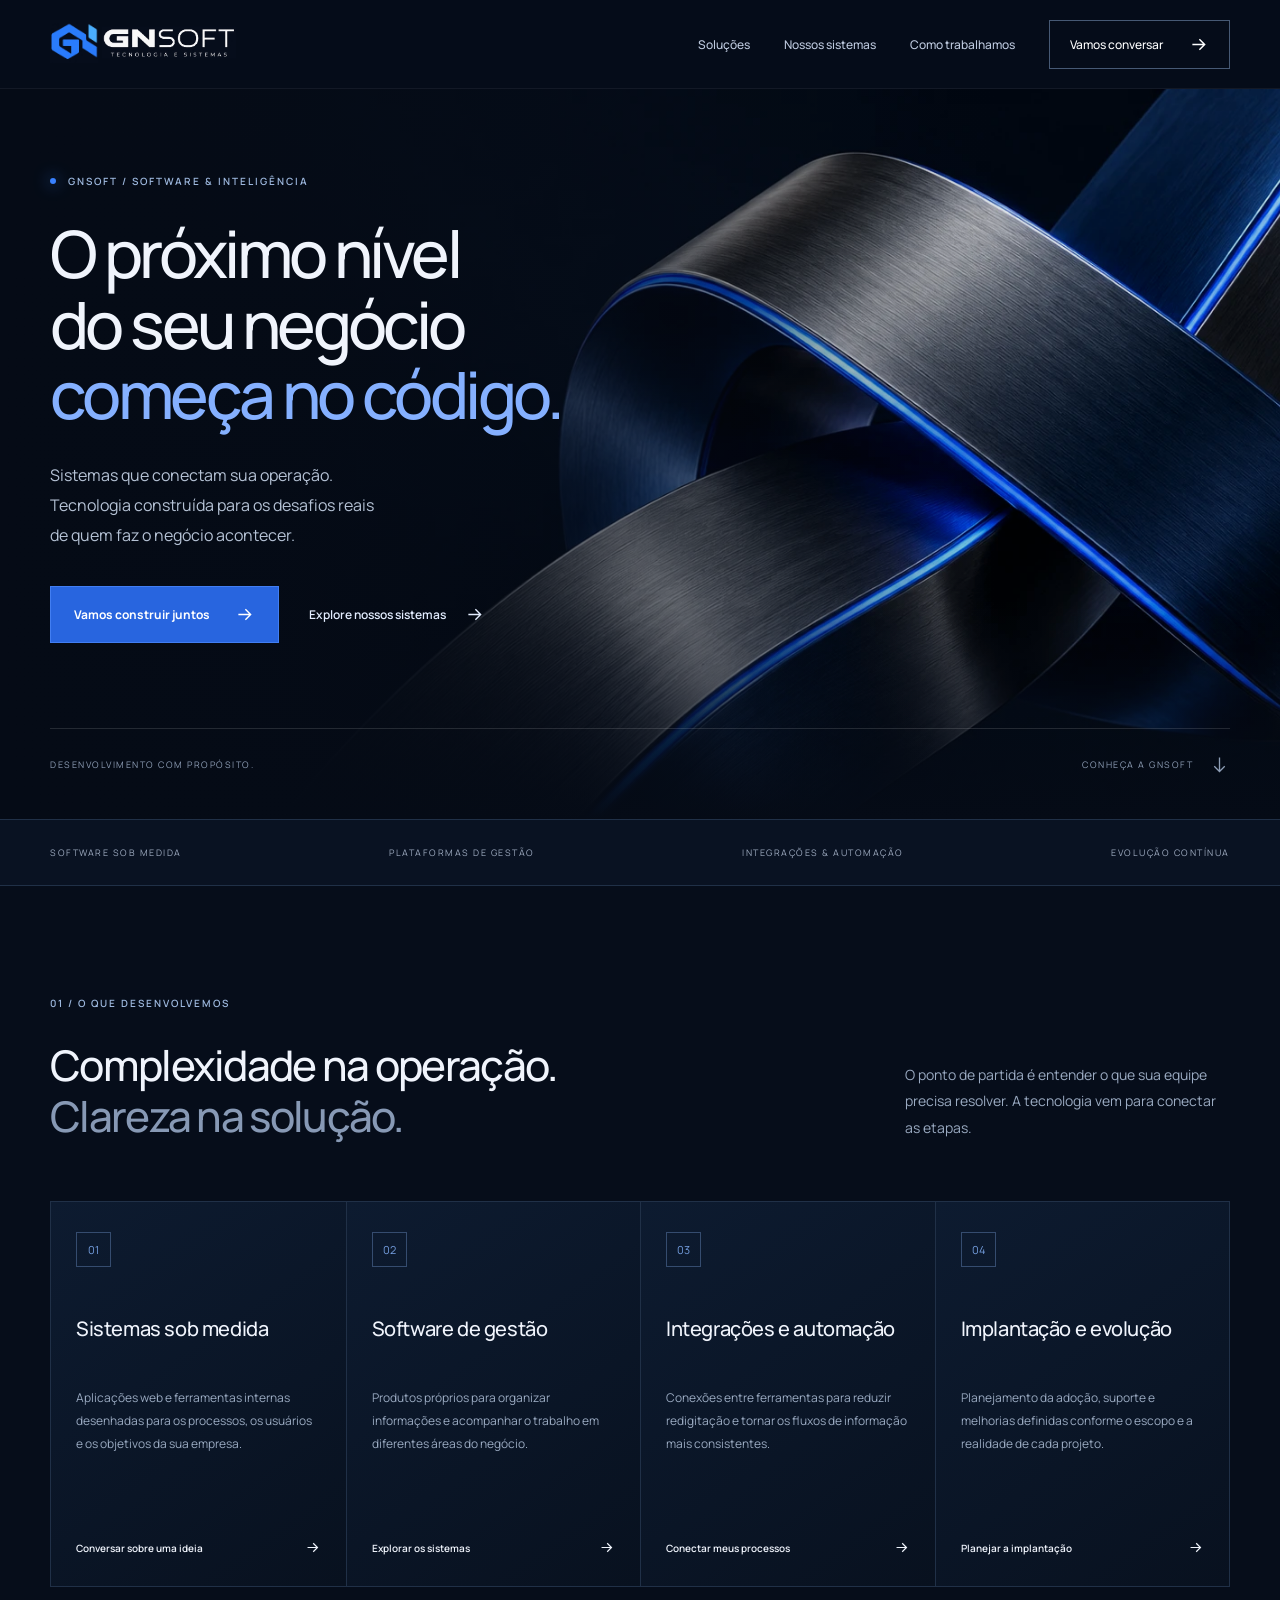
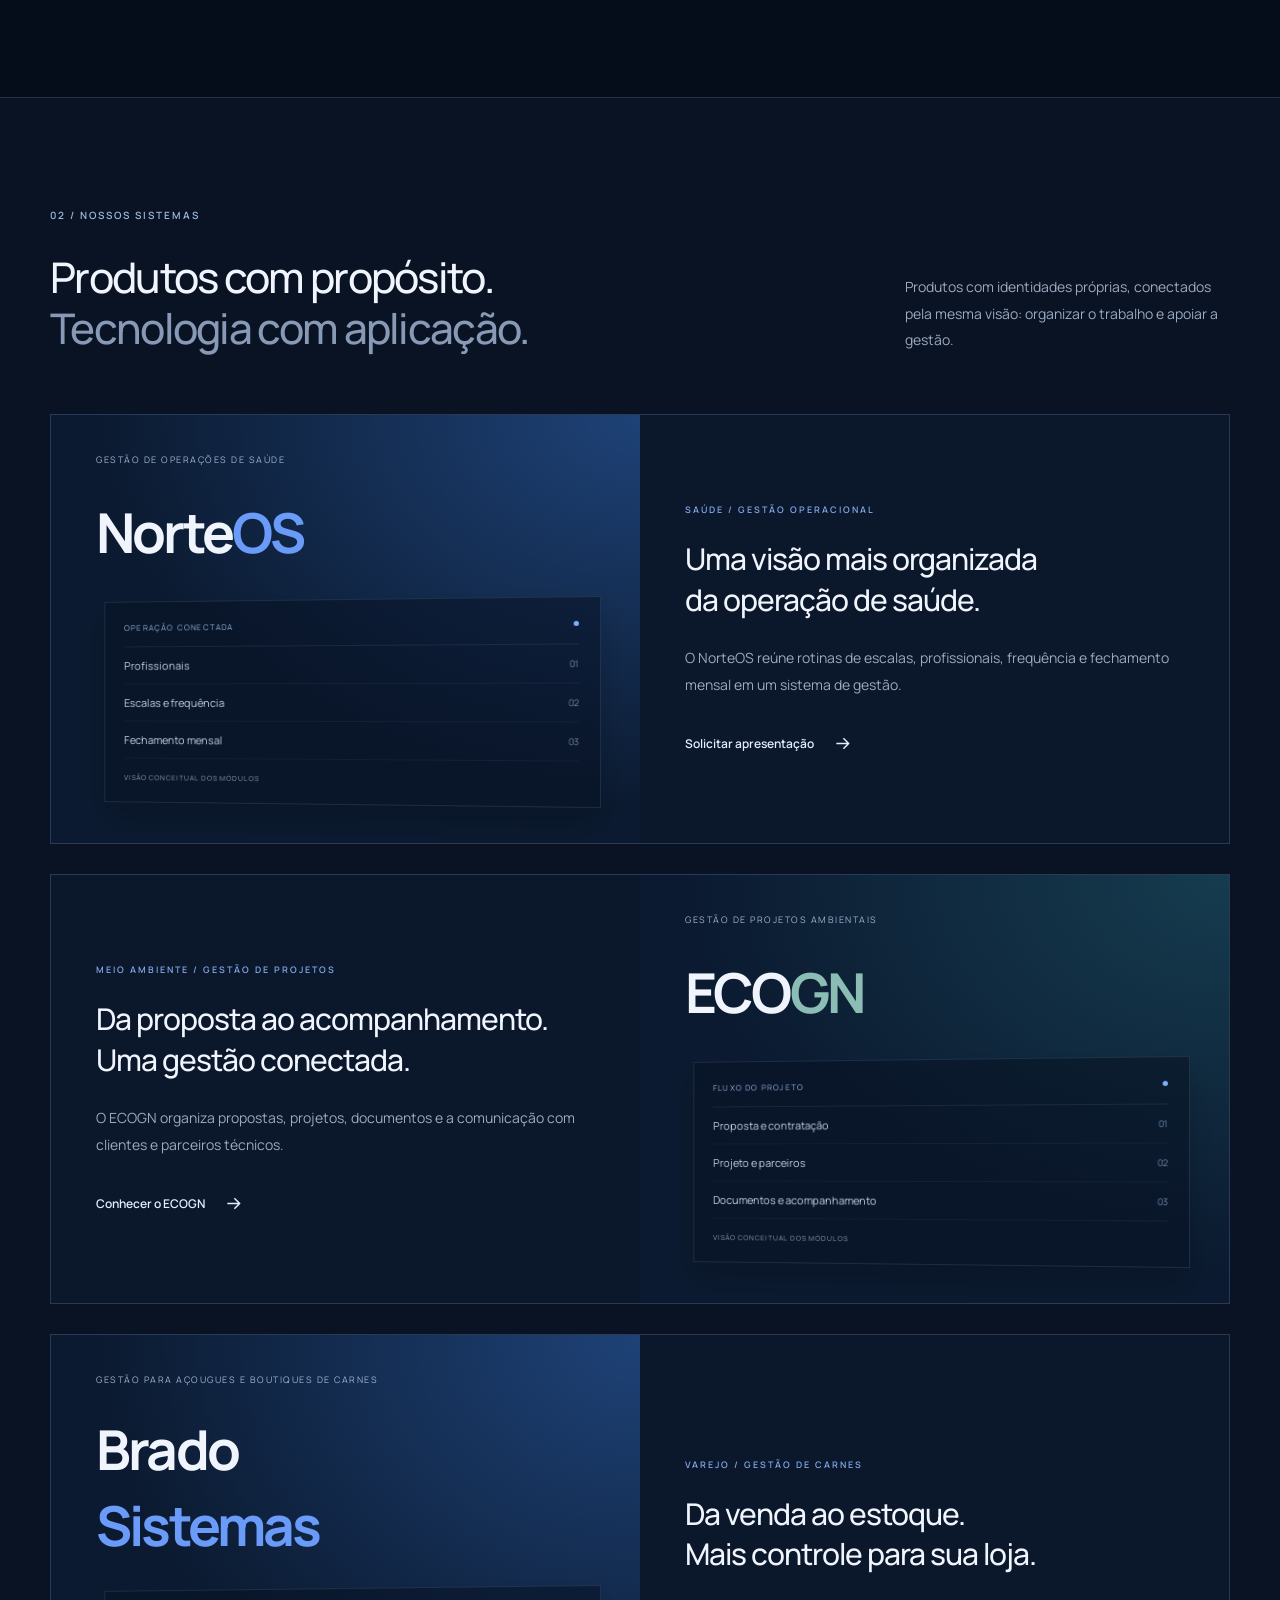
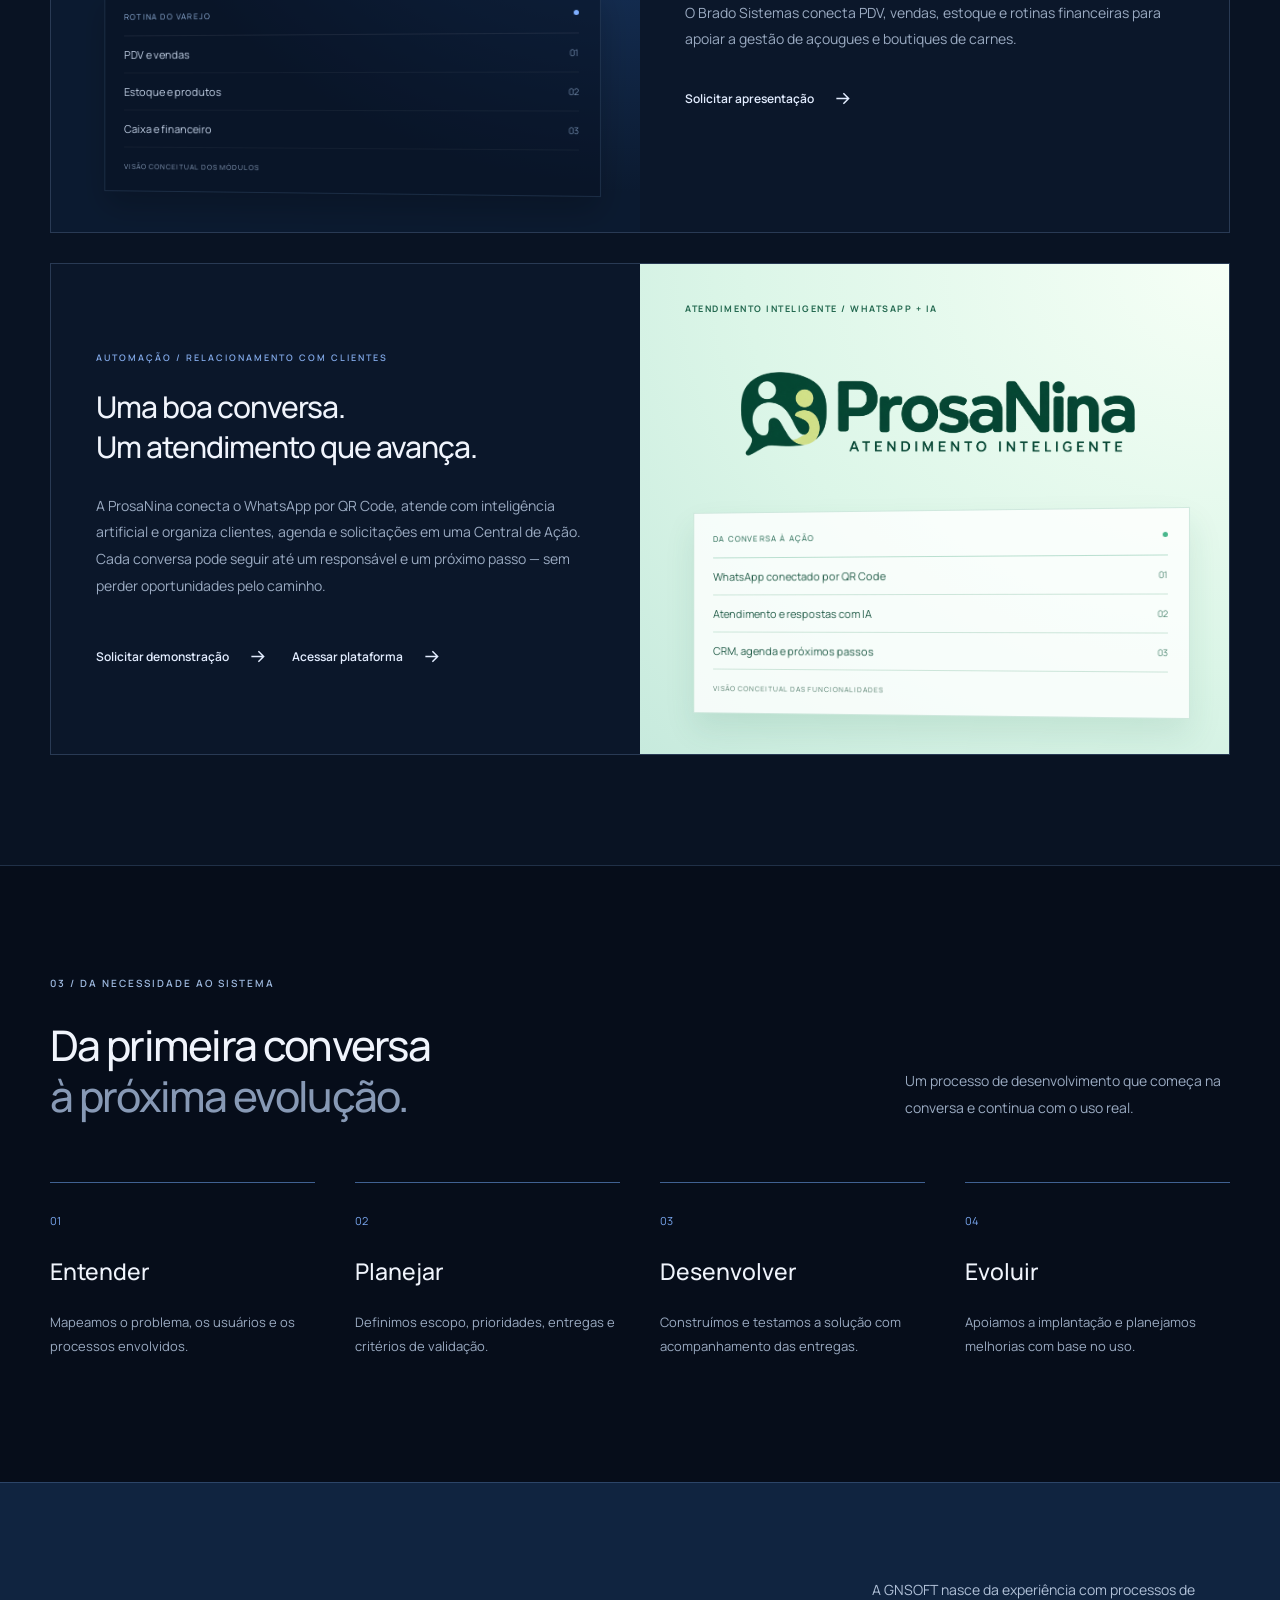
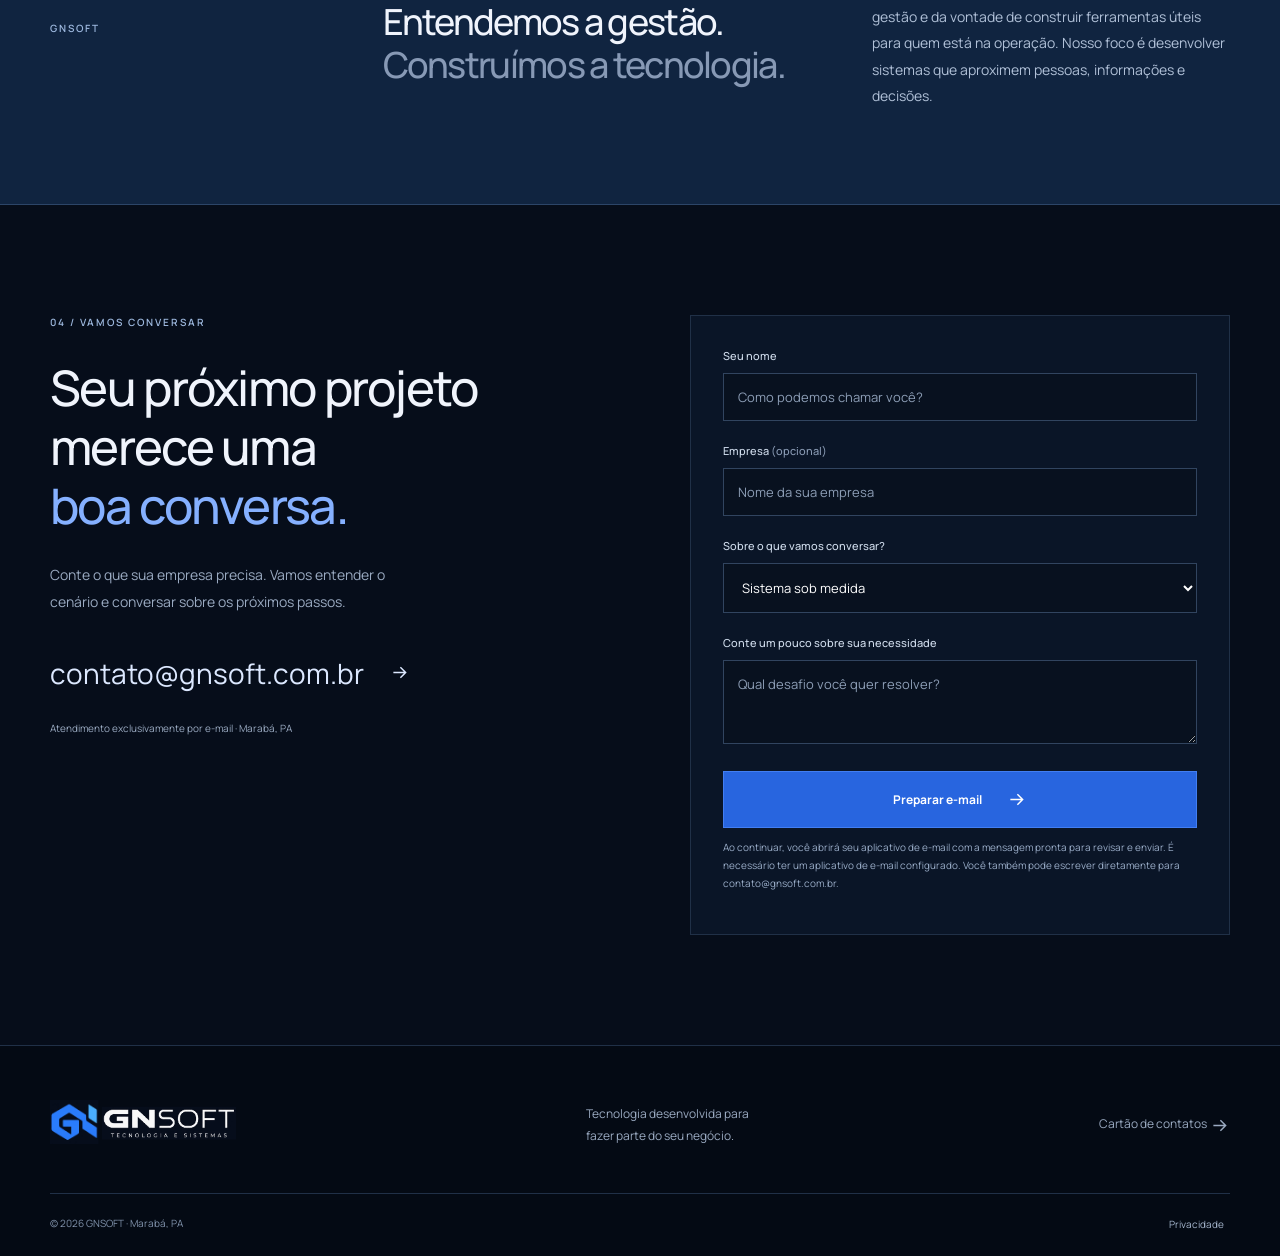
==== commit 1b82153d: "feat(gnsoft): apresentar ProsaNina com marca oficial e contato comercial" ====
--- a/index.html
+++ b/index.html
@@ -1,5 +1,5 @@
-<!doctype html><html lang="pt-BR"><head><meta charset="utf-8"><meta name="viewport" content="width=device-width, initial-scale=1"><meta name="theme-color" content="#0b1930"><title>GNSOFT | Sistemas para conectar sua operação</title><meta name="description" content="Desenvolvimento de sistemas, softwares de gestão e integrações. Conheça a GNSOFT, em Marabá, e converse sobre o seu projeto."><link rel="canonical" href="https://gnsoft.com.br/"><meta property="og:title" content="GNSOFT — Sistemas para conectar sua operação"><meta property="og:description" content="Software de gestão, desenvolvimento sob medida e integrações. Da necessidade ao sistema."><meta property="og:type" content="website"><meta property="og:locale" content="pt_BR"><meta property="og:url" content="https://gnsoft.com.br/"><link rel="icon" href="/gnsoft-icon-approved.svg?v=1" type="image/svg+xml"><link rel="stylesheet" href="/styles.css?v=gnsoft-premium3"><script defer src="/app.js?v=gnsoft-email1"></script><meta property="og:image" content="https://gnsoft.com.br/gnsoft-architecture.webp"></head><body><a class="skip" href="#conteudo">Pular para conteúdo</a><header><div class="wrap nav"><a class="brand" href="/" aria-label="GNSOFT, início"><img src="/gnsoft-logo-approved.svg?v=1" alt="GNSOFT" width="195" height="66"></a><button class="menu" aria-label="Abrir menu" aria-controls="navigation" aria-expanded="false">Menu <span>☰</span></button><nav id="navigation" aria-label="Menu principal"><a href="/#solucoes">Soluções</a><a href="/#sistemas">Nossos sistemas</a><a href="/#metodo">Como trabalhamos</a><a class="nav-cta" href="/#contato">Vamos conversar <svg viewBox="0 0 24 24" fill="none" stroke="currentColor" stroke-width="1.7" aria-hidden="true"><path d="M5 12h14m-6-6 6 6-6 6"/></svg></a></nav></div></header><main id="conteudo"><section class="hero"><img class="hero-art" src="/gnsoft-architecture.webp" alt="" fetchpriority="high"><div class="hero-overlay"></div><div class="wrap hero-content"><p class="eyebrow"><i></i> GNSOFT / SOFTWARE & INTELIGÊNCIA</p><h1>O próximo nível<br>do seu negócio<br><em>começa no código.</em></h1><p class="lead">Sistemas que conectam sua operação.<br>Tecnologia construída para os desafios reais<br class="desktop-break"> de quem faz o negócio acontecer.</p><div class="actions"><a class="button primary" href="#contato">Vamos construir juntos <svg viewBox="0 0 24 24" fill="none" stroke="currentColor" stroke-width="1.6" aria-hidden="true"><path d="M5 12h14m-6-6 6 6-6 6"/></svg></a><a class="text-link" href="#sistemas">Explore nossos sistemas <svg viewBox="0 0 24 24" fill="none" stroke="currentColor" stroke-width="1.6" aria-hidden="true"><path d="M5 12h14m-6-6 6 6-6 6"/></svg></a></div></div><div class="wrap hero-bottom"><span>DESENVOLVIMENTO COM PROPÓSITO.</span><a href="#solucoes">CONHEÇA A GNSOFT <svg viewBox="0 0 24 24" fill="none" stroke="currentColor" stroke-width="1.5" aria-hidden="true"><path d="M12 4v16m-6-6 6 6 6-6"/></svg></a></div></section><div class="principles"><div class="wrap"><span>SOFTWARE SOB MEDIDA</span><span>PLATAFORMAS DE GESTÃO</span><span>INTEGRAÇÕES & AUTOMAÇÃO</span><span>EVOLUÇÃO CONTÍNUA</span></div></div><section id="solucoes" class="section wrap"><div class="section-heading"><div><p class="eyebrow">01 / O QUE DESENVOLVEMOS</p><h2>Complexidade na operação.<br><span class="muted-title">Clareza na solução.</span></h2></div><p>O ponto de partida é entender o que sua equipe precisa resolver. A tecnologia vem para conectar as etapas.</p></div><div class="services"><article><span class="service-number">01</span><h3>Sistemas sob medida</h3><p>Aplicações web e ferramentas internas desenhadas para os processos, os usuários e os objetivos da sua empresa.</p><a href="#contato" data-interest="Sistema sob medida">Conversar sobre uma ideia <svg viewBox="0 0 24 24" fill="none" stroke="currentColor" stroke-width="1.7" aria-hidden="true"><path d="M5 12h14m-6-6 6 6-6 6"/></svg></a></article><article><span class="service-number">02</span><h3>Software de gestão</h3><p>Produtos próprios para organizar informações e acompanhar o trabalho em diferentes áreas do negócio.</p><a href="#sistemas">Explorar os sistemas <svg viewBox="0 0 24 24" fill="none" stroke="currentColor" stroke-width="1.7" aria-hidden="true"><path d="M5 12h14m-6-6 6 6-6 6"/></svg></a></article><article><span class="service-number">03</span><h3>Integrações e automação</h3><p>Conexões entre ferramentas para reduzir redigitação e tornar os fluxos de informação mais consistentes.</p><a href="#contato" data-interest="Integrações e automação">Conectar meus processos <svg viewBox="0 0 24 24" fill="none" stroke="currentColor" stroke-width="1.7" aria-hidden="true"><path d="M5 12h14m-6-6 6 6-6 6"/></svg></a></article><article><span class="service-number">04</span><h3>Implantação e evolução</h3><p>Planejamento da adoção, suporte e melhorias definidas conforme o escopo e a realidade de cada projeto.</p><a href="#contato" data-interest="Implantação e suporte">Planejar a implantação <svg viewBox="0 0 24 24" fill="none" stroke="currentColor" stroke-width="1.7" aria-hidden="true"><path d="M5 12h14m-6-6 6 6-6 6"/></svg></a></article></div></section>
-<section class="products" id="sistemas"><div class="wrap section"><div class="section-heading"><div><p class="eyebrow">02 / NOSSOS SISTEMAS</p><h2>Produtos com propósito.<br><span class="muted-title">Tecnologia com aplicação.</span></h2></div><p>Produtos com identidades próprias, conectados pela mesma visão: organizar o trabalho e apoiar a gestão.</p></div><article class="product"><div class="product-art north"><div class="product-top">GESTÃO DE OPERAÇÕES DE SAÚDE</div><strong>Norte<span>OS</span></strong><div class="product-preview"><div class="preview-header"><span>OPERAÇÃO CONECTADA</span><span class="preview-dot"></span></div><div class="flow-line"><span>Profissionais</span><b>01</b></div><div class="flow-line"><span>Escalas e frequência</span><b>02</b></div><div class="flow-line"><span>Fechamento mensal</span><b>03</b></div><small>VISÃO CONCEITUAL DOS MÓDULOS</small></div></div><div class="product-copy"><p class="eyebrow">SAÚDE / GESTÃO OPERACIONAL</p><h3>Uma visão mais organizada<br>da operação de saúde.</h3><p>O NorteOS reúne rotinas de escalas, profissionais, frequência e fechamento mensal em um sistema de gestão.</p><a class="text-link" href="#contato" data-interest="NorteOS">Solicitar apresentação <svg viewBox="0 0 24 24" fill="none" stroke="currentColor" stroke-width="1.7" aria-hidden="true"><path d="M5 12h14m-6-6 6 6-6 6"/></svg></a></div></article><article class="product reverse"><div class="product-art eco"><div class="product-top">GESTÃO DE PROJETOS AMBIENTAIS</div><strong>ECO<span>GN</span></strong><div class="product-preview"><div class="preview-header"><span>FLUXO DO PROJETO</span><span class="preview-dot"></span></div><div class="flow-line"><span>Proposta e contratação</span><b>01</b></div><div class="flow-line"><span>Projeto e parceiros</span><b>02</b></div><div class="flow-line"><span>Documentos e acompanhamento</span><b>03</b></div><small>VISÃO CONCEITUAL DOS MÓDULOS</small></div></div><div class="product-copy"><p class="eyebrow">MEIO AMBIENTE / GESTÃO DE PROJETOS</p><h3>Da proposta ao acompanhamento.<br>Uma gestão conectada.</h3><p>O ECOGN organiza propostas, projetos, documentos e a comunicação com clientes e parceiros técnicos.</p><a class="text-link" href="https://ecogn.com.br" target="_blank" rel="noopener noreferrer">Conhecer o ECOGN <svg viewBox="0 0 24 24" fill="none" stroke="currentColor" stroke-width="1.7" aria-hidden="true"><path d="M5 12h14m-6-6 6 6-6 6"/></svg></a></div></article><article class="product" id="brado-sistemas"><div class="product-art north"><div class="product-top">GESTÃO PARA AÇOUGUES E BOUTIQUES DE CARNES</div><strong>Brado<br><span>Sistemas</span></strong><div class="product-preview"><div class="preview-header"><span>ROTINA DO VAREJO</span><span class="preview-dot"></span></div><div class="flow-line"><span>PDV e vendas</span><b>01</b></div><div class="flow-line"><span>Estoque e produtos</span><b>02</b></div><div class="flow-line"><span>Caixa e financeiro</span><b>03</b></div><small>VISÃO CONCEITUAL DOS MÓDULOS</small></div></div><div class="product-copy"><p class="eyebrow">VAREJO / GESTÃO DE CARNES</p><h3>Da venda ao estoque.<br>Mais controle para sua loja.</h3><p>O Brado Sistemas conecta PDV, vendas, estoque e rotinas financeiras para apoiar a gestão de açougues e boutiques de carnes.</p><a class="text-link" href="#contato" data-interest="Brado Sistemas">Solicitar apresentação <svg viewBox="0 0 24 24" fill="none" stroke="currentColor" stroke-width="1.7" aria-hidden="true"><path d="M5 12h14m-6-6 6 6-6 6"/></svg></a></div></article></div></section>
+<!doctype html><html lang="pt-BR"><head><meta charset="utf-8"><meta name="viewport" content="width=device-width, initial-scale=1"><meta name="theme-color" content="#0b1930"><title>GNSOFT | Sistemas para conectar sua operação</title><meta name="description" content="GNSOFT: softwares de gestão, desenvolvimento sob medida, integrações e atendimento com inteligência artificial. Conheça a ProsaNina e nossos sistemas."><link rel="canonical" href="https://gnsoft.com.br/"><meta property="og:title" content="GNSOFT — Sistemas para conectar sua operação"><meta property="og:description" content="Software de gestão, desenvolvimento sob medida e integrações. Da necessidade ao sistema."><meta property="og:type" content="website"><meta property="og:locale" content="pt_BR"><meta property="og:url" content="https://gnsoft.com.br/"><link rel="icon" href="/gnsoft-icon-approved.svg?v=1" type="image/svg+xml"><link rel="stylesheet" href="/styles.css?v=gnsoft-prosanina1"><script defer src="/app.js?v=gnsoft-email1"></script><meta property="og:image" content="https://gnsoft.com.br/gnsoft-architecture.webp"></head><body><a class="skip" href="#conteudo">Pular para conteúdo</a><header><div class="wrap nav"><a class="brand" href="/" aria-label="GNSOFT, início"><img src="/gnsoft-logo-approved.svg?v=1" alt="GNSOFT" width="195" height="66"></a><button class="menu" aria-label="Abrir menu" aria-controls="navigation" aria-expanded="false">Menu <span>☰</span></button><nav id="navigation" aria-label="Menu principal"><a href="/#solucoes">Soluções</a><a href="/#sistemas">Nossos sistemas</a><a href="/#metodo">Como trabalhamos</a><a class="nav-cta" href="/#contato">Vamos conversar <svg viewBox="0 0 24 24" fill="none" stroke="currentColor" stroke-width="1.7" aria-hidden="true"><path d="M5 12h14m-6-6 6 6-6 6"/></svg></a></nav></div></header><main id="conteudo"><section class="hero"><img class="hero-art" src="/gnsoft-architecture.webp" alt="" fetchpriority="high"><div class="hero-overlay"></div><div class="wrap hero-content"><p class="eyebrow"><i></i> GNSOFT / SOFTWARE & INTELIGÊNCIA</p><h1>O próximo nível<br>do seu negócio<br><em>começa no código.</em></h1><p class="lead">Sistemas que conectam sua operação.<br>Tecnologia construída para os desafios reais<br class="desktop-break"> de quem faz o negócio acontecer.</p><div class="actions"><a class="button primary" href="#contato">Vamos construir juntos <svg viewBox="0 0 24 24" fill="none" stroke="currentColor" stroke-width="1.6" aria-hidden="true"><path d="M5 12h14m-6-6 6 6-6 6"/></svg></a><a class="text-link" href="#sistemas">Explore nossos sistemas <svg viewBox="0 0 24 24" fill="none" stroke="currentColor" stroke-width="1.6" aria-hidden="true"><path d="M5 12h14m-6-6 6 6-6 6"/></svg></a></div></div><div class="wrap hero-bottom"><span>DESENVOLVIMENTO COM PROPÓSITO.</span><a href="#solucoes">CONHEÇA A GNSOFT <svg viewBox="0 0 24 24" fill="none" stroke="currentColor" stroke-width="1.5" aria-hidden="true"><path d="M12 4v16m-6-6 6 6 6-6"/></svg></a></div></section><div class="principles"><div class="wrap"><span>SOFTWARE SOB MEDIDA</span><span>PLATAFORMAS DE GESTÃO</span><span>INTEGRAÇÕES & AUTOMAÇÃO</span><span>EVOLUÇÃO CONTÍNUA</span></div></div><section id="solucoes" class="section wrap"><div class="section-heading"><div><p class="eyebrow">01 / O QUE DESENVOLVEMOS</p><h2>Complexidade na operação.<br><span class="muted-title">Clareza na solução.</span></h2></div><p>O ponto de partida é entender o que sua equipe precisa resolver. A tecnologia vem para conectar as etapas.</p></div><div class="services"><article><span class="service-number">01</span><h3>Sistemas sob medida</h3><p>Aplicações web e ferramentas internas desenhadas para os processos, os usuários e os objetivos da sua empresa.</p><a href="#contato" data-interest="Sistema sob medida">Conversar sobre uma ideia <svg viewBox="0 0 24 24" fill="none" stroke="currentColor" stroke-width="1.7" aria-hidden="true"><path d="M5 12h14m-6-6 6 6-6 6"/></svg></a></article><article><span class="service-number">02</span><h3>Software de gestão</h3><p>Produtos próprios para organizar informações e acompanhar o trabalho em diferentes áreas do negócio.</p><a href="#sistemas">Explorar os sistemas <svg viewBox="0 0 24 24" fill="none" stroke="currentColor" stroke-width="1.7" aria-hidden="true"><path d="M5 12h14m-6-6 6 6-6 6"/></svg></a></article><article><span class="service-number">03</span><h3>Integrações e automação</h3><p>Conexões entre ferramentas para reduzir redigitação e tornar os fluxos de informação mais consistentes.</p><a href="#contato" data-interest="Integrações e automação">Conectar meus processos <svg viewBox="0 0 24 24" fill="none" stroke="currentColor" stroke-width="1.7" aria-hidden="true"><path d="M5 12h14m-6-6 6 6-6 6"/></svg></a></article><article><span class="service-number">04</span><h3>Implantação e evolução</h3><p>Planejamento da adoção, suporte e melhorias definidas conforme o escopo e a realidade de cada projeto.</p><a href="#contato" data-interest="Implantação e suporte">Planejar a implantação <svg viewBox="0 0 24 24" fill="none" stroke="currentColor" stroke-width="1.7" aria-hidden="true"><path d="M5 12h14m-6-6 6 6-6 6"/></svg></a></article></div></section>
+<section class="products" id="sistemas"><div class="wrap section"><div class="section-heading"><div><p class="eyebrow">02 / NOSSOS SISTEMAS</p><h2>Produtos com propósito.<br><span class="muted-title">Tecnologia com aplicação.</span></h2></div><p>Produtos com identidades próprias, conectados pela mesma visão: organizar o trabalho e apoiar a gestão.</p></div><article class="product"><div class="product-art north"><div class="product-top">GESTÃO DE OPERAÇÕES DE SAÚDE</div><strong>Norte<span>OS</span></strong><div class="product-preview"><div class="preview-header"><span>OPERAÇÃO CONECTADA</span><span class="preview-dot"></span></div><div class="flow-line"><span>Profissionais</span><b>01</b></div><div class="flow-line"><span>Escalas e frequência</span><b>02</b></div><div class="flow-line"><span>Fechamento mensal</span><b>03</b></div><small>VISÃO CONCEITUAL DOS MÓDULOS</small></div></div><div class="product-copy"><p class="eyebrow">SAÚDE / GESTÃO OPERACIONAL</p><h3>Uma visão mais organizada<br>da operação de saúde.</h3><p>O NorteOS reúne rotinas de escalas, profissionais, frequência e fechamento mensal em um sistema de gestão.</p><a class="text-link" href="#contato" data-interest="NorteOS">Solicitar apresentação <svg viewBox="0 0 24 24" fill="none" stroke="currentColor" stroke-width="1.7" aria-hidden="true"><path d="M5 12h14m-6-6 6 6-6 6"/></svg></a></div></article><article class="product reverse"><div class="product-art eco"><div class="product-top">GESTÃO DE PROJETOS AMBIENTAIS</div><strong>ECO<span>GN</span></strong><div class="product-preview"><div class="preview-header"><span>FLUXO DO PROJETO</span><span class="preview-dot"></span></div><div class="flow-line"><span>Proposta e contratação</span><b>01</b></div><div class="flow-line"><span>Projeto e parceiros</span><b>02</b></div><div class="flow-line"><span>Documentos e acompanhamento</span><b>03</b></div><small>VISÃO CONCEITUAL DOS MÓDULOS</small></div></div><div class="product-copy"><p class="eyebrow">MEIO AMBIENTE / GESTÃO DE PROJETOS</p><h3>Da proposta ao acompanhamento.<br>Uma gestão conectada.</h3><p>O ECOGN organiza propostas, projetos, documentos e a comunicação com clientes e parceiros técnicos.</p><a class="text-link" href="https://ecogn.com.br" target="_blank" rel="noopener noreferrer">Conhecer o ECOGN <svg viewBox="0 0 24 24" fill="none" stroke="currentColor" stroke-width="1.7" aria-hidden="true"><path d="M5 12h14m-6-6 6 6-6 6"/></svg></a></div></article><article class="product" id="brado-sistemas"><div class="product-art north"><div class="product-top">GESTÃO PARA AÇOUGUES E BOUTIQUES DE CARNES</div><strong>Brado<br><span>Sistemas</span></strong><div class="product-preview"><div class="preview-header"><span>ROTINA DO VAREJO</span><span class="preview-dot"></span></div><div class="flow-line"><span>PDV e vendas</span><b>01</b></div><div class="flow-line"><span>Estoque e produtos</span><b>02</b></div><div class="flow-line"><span>Caixa e financeiro</span><b>03</b></div><small>VISÃO CONCEITUAL DOS MÓDULOS</small></div></div><div class="product-copy"><p class="eyebrow">VAREJO / GESTÃO DE CARNES</p><h3>Da venda ao estoque.<br>Mais controle para sua loja.</h3><p>O Brado Sistemas conecta PDV, vendas, estoque e rotinas financeiras para apoiar a gestão de açougues e boutiques de carnes.</p><a class="text-link" href="#contato" data-interest="Brado Sistemas">Solicitar apresentação <svg viewBox="0 0 24 24" fill="none" stroke="currentColor" stroke-width="1.7" aria-hidden="true"><path d="M5 12h14m-6-6 6 6-6 6"/></svg></a></div></article><article class="product reverse" id="prosanina"><div class="product-art nina"><div class="product-top">ATENDIMENTO INTELIGENTE / WHATSAPP + IA</div><div class="nina-brand"><img src="/prosanina-logo.png" alt="ProsaNina — Atendimento Inteligente" width="526" height="188" loading="lazy"></div><div class="product-preview"><div class="preview-header"><span>DA CONVERSA À AÇÃO</span><span class="preview-dot"></span></div><div class="flow-line"><span>WhatsApp conectado por QR Code</span><b>01</b></div><div class="flow-line"><span>Atendimento e respostas com IA</span><b>02</b></div><div class="flow-line"><span>CRM, agenda e próximos passos</span><b>03</b></div><small>VISÃO CONCEITUAL DAS FUNCIONALIDADES</small></div></div><div class="product-copy"><p class="eyebrow">AUTOMAÇÃO / RELACIONAMENTO COM CLIENTES</p><h3>Uma boa conversa.<br>Um atendimento que avança.</h3><p>A ProsaNina conecta o WhatsApp por QR Code, atende com inteligência artificial e organiza clientes, agenda e solicitações em uma Central de Ação. Cada conversa pode seguir até um responsável e um próximo passo — sem perder oportunidades pelo caminho.</p><div class="product-links"><a class="text-link" href="#contato" data-interest="ProsaNina">Solicitar demonstração <svg viewBox="0 0 24 24" fill="none" stroke="currentColor" stroke-width="1.7" aria-hidden="true"><path d="M5 12h14m-6-6 6 6-6 6"/></svg></a><a class="text-link" href="https://web-production-7ddef9.up.railway.app/" target="_blank" rel="noopener noreferrer">Acessar plataforma <svg viewBox="0 0 24 24" fill="none" stroke="currentColor" stroke-width="1.7" aria-hidden="true"><path d="M5 12h14m-6-6 6 6-6 6"/></svg></a></div></div></article></div></section>
 <section class="section wrap" id="metodo"><div class="section-heading"><div><p class="eyebrow">03 / DA NECESSIDADE AO SISTEMA</p><h2>Da primeira conversa<br><span class="muted-title">à próxima evolução.</span></h2></div><p>Um processo de desenvolvimento que começa na conversa e continua com o uso real.</p></div><ol class="steps"><li><span>01</span><h3>Entender</h3><p>Mapeamos o problema, os usuários e os processos envolvidos.</p></li><li><span>02</span><h3>Planejar</h3><p>Definimos escopo, prioridades, entregas e critérios de validação.</p></li><li><span>03</span><h3>Desenvolver</h3><p>Construímos e testamos a solução com acompanhamento das entregas.</p></li><li><span>04</span><h3>Evoluir</h3><p>Apoiamos a implantação e planejamos melhorias com base no uso.</p></li></ol></section>
 <section class="about"><div class="wrap about-grid"><p class="eyebrow">GNSOFT</p><div><h2>Entendemos a gestão.<br><span class="muted-title">Construímos a tecnologia.</span></h2><p>A GNSOFT nasce da experiência com processos de gestão e da vontade de construir ferramentas úteis para quem está na operação. Nosso foco é desenvolver sistemas que aproximem pessoas, informações e decisões.</p></div></div></section>
-<section class="section wrap contact" id="contato"><div><p class="eyebrow">04 / VAMOS CONVERSAR</p><h2>Seu próximo projeto<br>merece uma<br><span>boa conversa.</span></h2><p>Conte o que sua empresa precisa. Vamos entender o cenário e conversar sobre os próximos passos.</p><a class="phone" style="font-size:clamp(18px,3vw,28px);overflow-wrap:anywhere" href="mailto:contato@gnsoft.com.br">contato@gnsoft.com.br <svg viewBox="0 0 24 24" fill="none" stroke="currentColor" stroke-width="1.7" aria-hidden="true"><path d="M5 12h14m-6-6 6 6-6 6"/></svg></a><p class="small">Atendimento exclusivamente por e-mail · Marabá, PA</p></div><form id="project-form"><label for="name">Seu nome</label><input id="name" name="name" autocomplete="name" placeholder="Como podemos chamar você?" required maxlength="80"><label for="company">Empresa <span>(opcional)</span></label><input id="company" name="company" autocomplete="organization" placeholder="Nome da sua empresa" maxlength="120"><label for="interest">Sobre o que vamos conversar?</label><select id="interest" name="interest"><option>Sistema sob medida</option><option>NorteOS</option><option>ECOGN</option><option>Brado Sistemas</option><option>Integrações e automação</option><option>Implantação e suporte</option><option>Outro projeto</option></select><label for="message">Conte um pouco sobre sua necessidade</label><textarea id="message" name="message" rows="3" placeholder="Qual desafio você quer resolver?" required maxlength="1500"></textarea><button class="button primary" type="submit">Preparar e-mail <svg viewBox="0 0 24 24" fill="none" stroke="currentColor" stroke-width="1.7" aria-hidden="true"><path d="M5 12h14m-6-6 6 6-6 6"/></svg></button><p class="small">Ao continuar, você abrirá seu aplicativo de e-mail com a mensagem pronta para revisar e enviar. É necessário ter um aplicativo de e-mail configurado. Você também pode escrever diretamente para contato@gnsoft.com.br.</p></form></section></main><footer><div class="wrap footer-top"><a class="brand" href="/" aria-label="GNSOFT, início"><img src="/gnsoft-logo-approved.svg?v=1" alt="GNSOFT" width="195" height="66"></a><p>Tecnologia desenvolvida para<br>fazer parte do seu negócio.</p><a href="/contatos/">Cartão de contatos <svg viewBox="0 0 24 24" fill="none" stroke="currentColor" stroke-width="1.7" aria-hidden="true"><path d="M5 12h14m-6-6 6 6-6 6"/></svg></a></div><div class="wrap footer-base"><span>© 2026 GNSOFT · Marabá, PA</span><button data-privacy>Privacidade</button></div></footer><dialog id="privacy"><button class="close" aria-label="Fechar">×</button><p class="eyebrow">TRANSPARÊNCIA</p><h2>Privacidade</h2><p>Este site não utiliza ferramentas de publicidade ou análise de visitantes. As informações digitadas no formulário permanecem no navegador até você optar por abrir seu aplicativo de e-mail; não há envio para um banco de dados deste site.</p><p>Ao utilizar seu serviço de e-mail ou acessar sites externos, aplicam-se as políticas desses serviços. O GitHub Pages, responsável pela hospedagem, pode registrar informações técnicas de acesso. Evite enviar senhas ou dados sensíveis no primeiro contato.</p><a href="https://docs.github.com/pt/site-policy/privacy-policies/github-general-privacy-statement" target="_blank" rel="noopener noreferrer">Política de privacidade do GitHub</a></dialog></body></html>+<section class="section wrap contact" id="contato"><div><p class="eyebrow">04 / VAMOS CONVERSAR</p><h2>Seu próximo projeto<br>merece uma<br><span>boa conversa.</span></h2><p>Conte o que sua empresa precisa. Vamos entender o cenário e conversar sobre os próximos passos.</p><a class="phone" style="font-size:clamp(18px,3vw,28px);overflow-wrap:anywhere" href="mailto:contato@gnsoft.com.br">contato@gnsoft.com.br <svg viewBox="0 0 24 24" fill="none" stroke="currentColor" stroke-width="1.7" aria-hidden="true"><path d="M5 12h14m-6-6 6 6-6 6"/></svg></a><p class="small">Atendimento exclusivamente por e-mail · Marabá, PA</p></div><form id="project-form"><label for="name">Seu nome</label><input id="name" name="name" autocomplete="name" placeholder="Como podemos chamar você?" required maxlength="80"><label for="company">Empresa <span>(opcional)</span></label><input id="company" name="company" autocomplete="organization" placeholder="Nome da sua empresa" maxlength="120"><label for="interest">Sobre o que vamos conversar?</label><select id="interest" name="interest"><option>Sistema sob medida</option><option>NorteOS</option><option>ECOGN</option><option>Brado Sistemas</option><option>ProsaNina</option><option>Integrações e automação</option><option>Implantação e suporte</option><option>Outro projeto</option></select><label for="message">Conte um pouco sobre sua necessidade</label><textarea id="message" name="message" rows="3" placeholder="Qual desafio você quer resolver?" required maxlength="1500"></textarea><button class="button primary" type="submit">Preparar e-mail <svg viewBox="0 0 24 24" fill="none" stroke="currentColor" stroke-width="1.7" aria-hidden="true"><path d="M5 12h14m-6-6 6 6-6 6"/></svg></button><p class="small">Ao continuar, você abrirá seu aplicativo de e-mail com a mensagem pronta para revisar e enviar. É necessário ter um aplicativo de e-mail configurado. Você também pode escrever diretamente para contato@gnsoft.com.br.</p></form></section></main><footer><div class="wrap footer-top"><a class="brand" href="/" aria-label="GNSOFT, início"><img src="/gnsoft-logo-approved.svg?v=1" alt="GNSOFT" width="195" height="66"></a><p>Tecnologia desenvolvida para<br>fazer parte do seu negócio.</p><a href="/contatos/">Cartão de contatos <svg viewBox="0 0 24 24" fill="none" stroke="currentColor" stroke-width="1.7" aria-hidden="true"><path d="M5 12h14m-6-6 6 6-6 6"/></svg></a></div><div class="wrap footer-base"><span>© 2026 GNSOFT · Marabá, PA</span><button data-privacy>Privacidade</button></div></footer><dialog id="privacy"><button class="close" aria-label="Fechar">×</button><p class="eyebrow">TRANSPARÊNCIA</p><h2>Privacidade</h2><p>Este site não utiliza ferramentas de publicidade ou análise de visitantes. As informações digitadas no formulário permanecem no navegador até você optar por abrir seu aplicativo de e-mail; não há envio para um banco de dados deste site.</p><p>Ao utilizar seu serviço de e-mail ou acessar sites externos, aplicam-se as políticas desses serviços. O GitHub Pages, responsável pela hospedagem, pode registrar informações técnicas de acesso. Evite enviar senhas ou dados sensíveis no primeiro contato.</p><a href="https://docs.github.com/pt/site-policy/privacy-policies/github-general-privacy-statement" target="_blank" rel="noopener noreferrer">Política de privacidade do GitHub</a></dialog></body></html>
--- a/styles.css
+++ b/styles.css
@@ -1,5 +1,6 @@
 @import url('https://fonts.googleapis.com/css2?family=Manrope:wght@400;500;600;700;800&display=swap');
-:root{color-scheme:dark;--navy:#060d1a;--panel:#0b172a;--blue:#3981ff;--muted:#9aaac1;--line:#203047;--white:#f0f4fc}*{box-sizing:border-box}html{scroll-behavior:smooth;scroll-padding-top:90px}body{margin:0;background:var(--navy);color:var(--white);font-family:Manrope,Arial,sans-serif;-webkit-font-smoothing:antialiased}a{color:inherit;text-decoration:none}button,input,select,textarea{font:inherit}button{cursor:pointer}a,button,input,select,textarea{-webkit-tap-highlight-color:transparent}a:focus-visible,button:focus-visible,input:focus-visible,select:focus-visible,textarea:focus-visible{outline:2px solid #76a9ff;outline-offset:5px}svg{width:21px;height:21px;flex-shrink:0;vertical-align:middle}.wrap{width:min(1280px,calc(100% - 100px));margin:auto}.skip{position:absolute;top:-70px;left:20px;background:#173f7a;padding:15px;z-index:100}.skip:focus{top:10px}header{position:sticky;top:0;z-index:30;background:#060d1aee;backdrop-filter:blur(20px);border-bottom:1px solid #ffffff0e}.nav{height:88px;display:flex;align-items:center;justify-content:space-between;gap:30px}.brand{display:block;width:186px;flex-shrink:0}.brand img{width:100%;height:56px;object-fit:contain}nav{display:flex;align-items:center;gap:34px;font-size:12px;font-weight:500;color:#becadf}nav>a:hover{color:white}.nav-cta{display:flex;align-items:center;gap:25px;border:1px solid #465974;padding:13px 20px;color:white}.menu{display:none}.hero{position:relative;min-height:730px;overflow:hidden;background:#050b16}.hero-art{position:absolute;inset:0;width:100%;height:100%;object-fit:cover;object-position:center;opacity:.9}.hero-overlay{position:absolute;inset:0;background:linear-gradient(90deg,#050b16 0%,#050b16ed 23%,#050b1677 53%,#050b1600 78%),linear-gradient(0deg,#050b16 0%,transparent 30%)}.hero-content{position:relative;padding-top:85px;padding-bottom:85px}.eyebrow{font-size:10px;letter-spacing:2px;font-weight:600;color:#9db8de;display:flex;align-items:center;gap:12px;margin:0 0 30px}.eyebrow i{display:block;width:6px;height:6px;background:var(--blue);box-shadow:0 0 16px #3981ff;border-radius:50%}h1{font-size:clamp(45px,5.1vw,76px);font-weight:500;line-height:1.08;letter-spacing:-3.6px;margin:0 0 30px;max-width:780px}h1 em{font-style:normal;color:#85b0ff}.lead{font-size:16px;line-height:1.9;color:#b5c2d5}.actions{display:flex;align-items:center;flex-wrap:wrap;gap:30px;margin-top:35px}.button{display:inline-flex;align-items:center;justify-content:center;gap:24px;border:1px solid #34496b;padding:17px 23px;font-size:12px;font-weight:700;transition:background .2s,transform .2s}.primary{background:#2865df;color:white;border-color:#427ef2}.primary:hover{background:#3877ed;transform:translateY(-2px)}.text-link{font-size:12px;display:inline-flex;align-items:center;gap:18px;color:#e3edff;font-weight:600}.text-link:hover{color:#85b0ff}.hero-bottom{position:relative;display:flex;justify-content:space-between;align-items:center;padding-block:25px;border-top:1px solid #ffffff20;font-size:9px;letter-spacing:1.5px;color:#8e9eb6}.hero-bottom a{display:flex;align-items:center;gap:16px}.principles{border-block:1px solid var(--line);background:#091222}.principles .wrap{display:flex;justify-content:space-between;gap:24px;padding-block:26px;color:#9eabc0;font-size:9px;letter-spacing:1.5px}.section{padding-block:110px}.section-heading{display:flex;justify-content:space-between;align-items:flex-end;gap:60px;margin-bottom:60px}h2{font-size:clamp(30px,3.3vw,47px);line-height:1.2;letter-spacing:-1.7px;font-weight:500;margin:0}.muted-title{color:#8799b5}.section-heading>p{max-width:325px;color:var(--muted);font-size:14px;line-height:1.9;margin:0}.services{display:grid;grid-template-columns:repeat(4,1fr);gap:0;border:1px solid var(--line)}.services article{padding:30px 25px 28px;background:linear-gradient(145deg,#0d1b30,#08111f);position:relative;transition:background .2s}.services article:hover{background:#102039}.services article+article{border-left:1px solid var(--line)}.service-number{font-size:11px;color:#749edf;border:1px solid #354c6f;display:inline-flex;width:35px;height:35px;align-items:center;justify-content:center}.services h3{font-size:20px;font-weight:500;letter-spacing:-.4px;margin-top:48px;min-height:52px}.services p{font-size:12px;line-height:1.9;color:var(--muted);min-height:120px;margin-bottom:30px}.services a{display:flex;align-items:center;justify-content:space-between;gap:10px;font-size:10px;font-weight:600}.services a svg{width:17px}.products{background:#091323;border-block:1px solid var(--line)}.product{display:grid;grid-template-columns:1fr 1fr;margin-top:30px;border:1px solid #293a54;min-height:430px;background:#0b172a}.product-art{padding:38px 45px;background:radial-gradient(ellipse at top right,#1e4277 0%,#0b1a30 65%);position:relative;overflow:hidden;display:flex;flex-direction:column;justify-content:space-between}.product-top{font-size:9px;letter-spacing:1.5px;color:#9fb2cf}.product-art strong{display:block;font-size:55px;letter-spacing:-2.8px;font-weight:700;margin:25px 0}.north strong span{color:#6b9bf8}.eco{background:radial-gradient(ellipse at top right,#163c4f,#0b1a30 65%)}.eco strong span{color:#8cbdb5}.product-preview{padding:20px;border:1px solid #5a7da63b;background:#06102088;box-shadow:0 16px 30px #0003;transform:perspective(900px) rotateY(-6deg)}.preview-header{display:flex;justify-content:space-between;align-items:center;font-size:8px;letter-spacing:1.2px;color:#94b3dc;padding-bottom:14px;border-bottom:1px solid #ffffff12}.preview-dot{height:5px;width:5px;border-radius:50%;background:#7fafff}.flow-line{display:flex;justify-content:space-between;align-items:center;padding:11px 0;border-bottom:1px solid #ffffff0b;font-size:11px;color:#c4d2e7}.flow-line b{font-size:9px;font-weight:400;color:#6e86a6}.product-preview small{display:block;font-size:7px;letter-spacing:1px;color:#899db9;margin-top:15px}.product-copy{padding:55px 45px;display:flex;flex-direction:column;justify-content:center}.product-copy .eyebrow{font-size:9px;color:#81a8e7;margin-bottom:23px}.product-copy h3{font-size:30px;font-weight:500;letter-spacing:-1px;line-height:1.35;margin:0}.product-copy p:not(.eyebrow){font-size:14px;line-height:1.9;color:var(--muted);margin:25px 0}.product-copy .text-link{margin-top:10px}.reverse .product-art{order:2}.steps{padding:0;list-style:none;display:grid;grid-template-columns:repeat(4,1fr);gap:40px;margin:0}.steps li{border-top:1px solid #406192;padding-top:25px}.steps li>span{font-size:11px;color:#78a5ed}.steps h3{font-size:23px;font-weight:500;margin-top:25px}.steps p{font-size:13px;line-height:1.9;color:var(--muted)}.about{background:#102440;padding:80px 0;border-block:1px solid #2c4568}.about-grid{display:grid;grid-template-columns:1fr 3fr;gap:50px}.about-grid>div{display:grid;grid-template-columns:1.2fr 1fr;align-items:center;gap:60px}.about h2{font-size:36px}.about p:not(.eyebrow){font-size:14px;line-height:1.9;color:#b0c0d7}.contact{display:grid;grid-template-columns:1fr 1fr;gap:100px}.contact h2{font-size:49px}.contact h2 span{color:#85b0ff}.contact>div>p:not(.eyebrow){font-size:14px;line-height:1.9;color:var(--muted);max-width:360px;margin-top:27px}.phone{display:flex;align-items:center;gap:25px;font-size:23px;margin-top:38px;color:#dce8ff}.small{font-size:10px!important;line-height:1.8;color:#99acc7}form{padding:32px;border:1px solid var(--line);background:#0a1527}label{display:block;font-size:11px;font-weight:500;margin-bottom:10px;color:#d1dded}label span{color:#8a9bb4}input,textarea,select{width:100%;border:1px solid #31445f;background:#08111f;border-radius:0;color:white;padding:14px;font-size:13px;margin-bottom:22px}input::placeholder,textarea::placeholder{color:#8d9eb6}textarea{resize:vertical}form .button{width:100%}footer{border-top:1px solid var(--line);background:#040a14;padding:45px 0 24px}.footer-top{display:flex;justify-content:space-between;align-items:center;gap:30px}.footer-top p,.footer-top>a:not(.brand){font-size:12px;line-height:1.8;color:var(--muted)}.footer-base{border-top:1px solid var(--line);padding-top:22px;margin-top:35px;display:flex;justify-content:space-between;color:#8193ac;font-size:10px}.footer-base button{font-size:10px;color:#a6b7ce;border:0;background:transparent}dialog{background:#0b1930;color:var(--white);border:1px solid #39506f;padding:35px;width:calc(100% - 40px);max-width:600px}dialog::backdrop{background:#000b}dialog h2{font-size:30px}dialog p{font-size:14px;line-height:1.8;color:#b6c5db}dialog a{text-decoration:underline;color:#8ab5ff}.close{float:right;font-size:28px;background:none;color:white;border:0}.contact-card{max-width:560px;margin:65px auto;padding:40px;border:1px solid var(--line);background:var(--panel)}.contact-card .brand{margin-bottom:35px}.contact-card h1{font-size:38px;letter-spacing:-1px}.contact-card p{color:var(--muted);line-height:1.8}.contact-card .button{display:flex;margin-top:18px}
+:root{color-scheme:dark;--navy:#060d1a;--panel:#0b172a;--blue:#3981ff;--muted:#9aaac1;--line:#203047;--white:#f0f4fc}*{box-sizing:border-box}html{scroll-behavior:smooth;scroll-padding-top:90px}body{margin:0;background:var(--navy);color:var(--white);font-family:Manrope,Arial,sans-serif;-webkit-font-smoothing:antialiased}a{color:inherit;text-decoration:none}button,input,select,textarea{font:inherit}button{cursor:pointer}a,button,input,select,textarea{-webkit-tap-highlight-color:transparent}a:focus-visible,button:focus-visible,input:focus-visible,select:focus-visible,textarea:focus-visible{outline:2px solid #76a9ff;outline-offset:5px}svg{width:21px;height:21px;flex-shrink:0;vertical-align:middle}.wrap{width:min(1280px,calc(100% - 100px));margin:auto}.skip{position:absolute;top:-70px;left:20px;background:#173f7a;padding:15px;z-index:100}.skip:focus{top:10px}header{position:sticky;top:0;z-index:30;background:#060d1aee;backdrop-filter:blur(20px);border-bottom:1px solid #ffffff0e}.nav{height:88px;display:flex;align-items:center;justify-content:space-between;gap:30px}.brand{display:block;width:186px;flex-shrink:0}.brand img{width:100%;height:56px;object-fit:contain}nav{display:flex;align-items:center;gap:34px;font-size:12px;font-weight:500;color:#becadf}nav>a:hover{color:white}.nav-cta{display:flex;align-items:center;gap:25px;border:1px solid #465974;padding:13px 20px;color:white}.menu{display:none}.hero{position:relative;min-height:730px;overflow:hidden;background:#050b16}.hero-art{position:absolute;inset:0;width:100%;height:100%;object-fit:cover;object-position:center;opacity:.9}.hero-overlay{position:absolute;inset:0;background:linear-gradient(90deg,#050b16 0%,#050b16ed 23%,#050b1677 53%,#050b1600 78%),linear-gradient(0deg,#050b16 0%,transparent 30%)}.hero-content{position:relative;padding-top:85px;padding-bottom:85px}.eyebrow{font-size:10px;letter-spacing:2px;font-weight:600;color:#9db8de;display:flex;align-items:center;gap:12px;margin:0 0 30px}.eyebrow i{display:block;width:6px;height:6px;background:var(--blue);box-shadow:0 0 16px #3981ff;border-radius:50%}h1{font-size:clamp(45px,5.1vw,76px);font-weight:500;line-height:1.08;letter-spacing:-3.6px;margin:0 0 30px;max-width:780px}h1 em{font-style:normal;color:#85b0ff}.lead{font-size:16px;line-height:1.9;color:#b5c2d5}.actions{display:flex;align-items:center;flex-wrap:wrap;gap:30px;margin-top:35px}.button{display:inline-flex;align-items:center;justify-content:center;gap:24px;border:1px solid #34496b;padding:17px 23px;font-size:12px;font-weight:700;transition:background .2s,transform .2s}.primary{background:#2865df;color:white;border-color:#427ef2}.primary:hover{background:#3877ed;transform:translateY(-2px)}.text-link{font-size:12px;display:inline-flex;align-items:center;gap:18px;color:#e3edff;font-weight:600}.text-link:hover{color:#85b0ff}.hero-bottom{position:relative;display:flex;justify-content:space-between;align-items:center;padding-block:25px;border-top:1px solid #ffffff20;font-size:9px;letter-spacing:1.5px;color:#8e9eb6}.hero-bottom a{display:flex;align-items:center;gap:16px}.principles{border-block:1px solid var(--line);background:#091222}.principles .wrap{display:flex;justify-content:space-between;gap:24px;padding-block:26px;color:#9eabc0;font-size:9px;letter-spacing:1.5px}.section{padding-block:110px}.section-heading{display:flex;justify-content:space-between;align-items:flex-end;gap:60px;margin-bottom:60px}h2{font-size:clamp(30px,3.3vw,47px);line-height:1.2;letter-spacing:-1.7px;font-weight:500;margin:0}.muted-title{color:#8799b5}.section-heading>p{max-width:325px;color:var(--muted);font-size:14px;line-height:1.9;margin:0}.services{display:grid;grid-template-columns:repeat(4,1fr);gap:0;border:1px solid var(--line)}.services article{padding:30px 25px 28px;background:linear-gradient(145deg,#0d1b30,#08111f);position:relative;transition:background .2s}.services article:hover{background:#102039}.services article+article{border-left:1px solid var(--line)}.service-number{font-size:11px;color:#749edf;border:1px solid #354c6f;display:inline-flex;width:35px;height:35px;align-items:center;justify-content:center}.services h3{font-size:20px;font-weight:500;letter-spacing:-.4px;margin-top:48px;min-height:52px}.services p{font-size:12px;line-height:1.9;color:var(--muted);min-height:120px;margin-bottom:30px}.services a{display:flex;align-items:center;justify-content:space-between;gap:10px;font-size:10px;font-weight:600}.services a svg{width:17px}.products{background:#091323;border-block:1px solid var(--line)}.product{display:grid;grid-template-columns:1fr 1fr;margin-top:30px;border:1px solid #293a54;min-height:430px;background:#0b172a}.product-art{padding:38px 45px;background:radial-gradient(ellipse at top right,#1e4277 0%,#0b1a30 65%);position:relative;overflow:hidden;display:flex;flex-direction:column;justify-content:space-between}.product-top{font-size:9px;letter-spacing:1.5px;color:#9fb2cf}.product-art strong{display:block;font-size:55px;letter-spacing:-2.8px;font-weight:700;margin:25px 0}.north strong span{color:#6b9bf8}.eco{background:radial-gradient(ellipse at top right,#163c4f,#0b1a30 65%)}.eco strong span{color:#8cbdb5}.nina{background:radial-gradient(ellipse at top right,#f6fff6 0%,#dcf6e8 58%,#c7eadd 100%);color:#064b36}.nina .product-top{color:#246950;font-weight:700}.nina-brand{display:flex;align-items:center;justify-content:center;margin:18px 0;min-height:106px}.nina-brand img{display:block;width:min(100%,445px);height:auto;object-fit:contain}.nina .product-preview{background:#ffffffc9;border-color:#7bbda054;box-shadow:0 16px 30px #1767461c}.nina .preview-header{color:#125b43;border-bottom-color:#b9dfcf}.nina .preview-dot{background:#49b78c}.nina .flow-line{color:#215b47;border-bottom-color:#cce5d9}.nina .flow-line b{color:#528a75}.nina .product-preview small{color:#537c6b}.product-links{display:flex;align-items:center;flex-wrap:wrap;column-gap:24px;row-gap:12px;margin-top:12px}.product-links .text-link{margin-top:0}
+.product-preview{padding:20px;border:1px solid #5a7da63b;background:#06102088;box-shadow:0 16px 30px #0003;transform:perspective(900px) rotateY(-6deg)}.preview-header{display:flex;justify-content:space-between;align-items:center;font-size:8px;letter-spacing:1.2px;color:#94b3dc;padding-bottom:14px;border-bottom:1px solid #ffffff12}.preview-dot{height:5px;width:5px;border-radius:50%;background:#7fafff}.flow-line{display:flex;justify-content:space-between;align-items:center;padding:11px 0;border-bottom:1px solid #ffffff0b;font-size:11px;color:#c4d2e7}.flow-line b{font-size:9px;font-weight:400;color:#6e86a6}.product-preview small{display:block;font-size:7px;letter-spacing:1px;color:#899db9;margin-top:15px}.product-copy{padding:55px 45px;display:flex;flex-direction:column;justify-content:center}.product-copy .eyebrow{font-size:9px;color:#81a8e7;margin-bottom:23px}.product-copy h3{font-size:30px;font-weight:500;letter-spacing:-1px;line-height:1.35;margin:0}.product-copy p:not(.eyebrow){font-size:14px;line-height:1.9;color:var(--muted);margin:25px 0}.product-copy .text-link{margin-top:10px}.reverse .product-art{order:2}.steps{padding:0;list-style:none;display:grid;grid-template-columns:repeat(4,1fr);gap:40px;margin:0}.steps li{border-top:1px solid #406192;padding-top:25px}.steps li>span{font-size:11px;color:#78a5ed}.steps h3{font-size:23px;font-weight:500;margin-top:25px}.steps p{font-size:13px;line-height:1.9;color:var(--muted)}.about{background:#102440;padding:80px 0;border-block:1px solid #2c4568}.about-grid{display:grid;grid-template-columns:1fr 3fr;gap:50px}.about-grid>div{display:grid;grid-template-columns:1.2fr 1fr;align-items:center;gap:60px}.about h2{font-size:36px}.about p:not(.eyebrow){font-size:14px;line-height:1.9;color:#b0c0d7}.contact{display:grid;grid-template-columns:1fr 1fr;gap:100px}.contact h2{font-size:49px}.contact h2 span{color:#85b0ff}.contact>div>p:not(.eyebrow){font-size:14px;line-height:1.9;color:var(--muted);max-width:360px;margin-top:27px}.phone{display:flex;align-items:center;gap:25px;font-size:23px;margin-top:38px;color:#dce8ff}.small{font-size:10px!important;line-height:1.8;color:#99acc7}form{padding:32px;border:1px solid var(--line);background:#0a1527}label{display:block;font-size:11px;font-weight:500;margin-bottom:10px;color:#d1dded}label span{color:#8a9bb4}input,textarea,select{width:100%;border:1px solid #31445f;background:#08111f;border-radius:0;color:white;padding:14px;font-size:13px;margin-bottom:22px}input::placeholder,textarea::placeholder{color:#8d9eb6}textarea{resize:vertical}form .button{width:100%}footer{border-top:1px solid var(--line);background:#040a14;padding:45px 0 24px}.footer-top{display:flex;justify-content:space-between;align-items:center;gap:30px}.footer-top p,.footer-top>a:not(.brand){font-size:12px;line-height:1.8;color:var(--muted)}.footer-base{border-top:1px solid var(--line);padding-top:22px;margin-top:35px;display:flex;justify-content:space-between;color:#8193ac;font-size:10px}.footer-base button{font-size:10px;color:#a6b7ce;border:0;background:transparent}dialog{background:#0b1930;color:var(--white);border:1px solid #39506f;padding:35px;width:calc(100% - 40px);max-width:600px}dialog::backdrop{background:#000b}dialog h2{font-size:30px}dialog p{font-size:14px;line-height:1.8;color:#b6c5db}dialog a{text-decoration:underline;color:#8ab5ff}.close{float:right;font-size:28px;background:none;color:white;border:0}.contact-card{max-width:560px;margin:65px auto;padding:40px;border:1px solid var(--line);background:var(--panel)}.contact-card .brand{margin-bottom:35px}.contact-card h1{font-size:38px;letter-spacing:-1px}.contact-card p{color:var(--muted);line-height:1.8}.contact-card .button{display:flex;margin-top:18px}
 @media(min-width:1600px){.hero{min-height:810px}.hero-content{padding-block:110px}}
 @media(max-width:1050px){.wrap{width:calc(100% - 56px)}nav{gap:22px}.hero{min-height:690px}h1{font-size:62px}.services{grid-template-columns:1fr 1fr}.services article+article{border-left:0}.services article:nth-child(even){border-left:1px solid var(--line)}.services article:nth-child(n+3){border-top:1px solid var(--line)}.services p{min-height:65px}.services h3{min-height:0;margin-top:25px}.product-copy,.product-art{padding:30px}.product-copy h3{font-size:25px}.about-grid{grid-template-columns:1fr}.about-grid>div{gap:40px}.contact{gap:40px}.contact h2{font-size:41px}.section-heading{gap:30px}.section-heading>p{max-width:270px}}
 @media(max-width:760px){.wrap{width:calc(100% - 40px)}.nav{height:76px}.brand{width:162px}.brand img{height:48px}.menu{display:flex;gap:12px;align-items:center;padding:10px;color:#d8e5f8;background:transparent;border:0;font-size:12px}.menu span{font-size:20px}nav{position:absolute;left:0;right:0;top:76px;padding:24px;background:#091426;border-bottom:1px solid var(--line);display:none;flex-direction:column;align-items:stretch;gap:24px}nav.open{display:flex}.hero{min-height:720px}.hero-content{padding-top:50px;padding-bottom:215px}.hero-art{object-position:70% center;opacity:.72}.hero-overlay{background:linear-gradient(180deg,#050b16f5 0%,#050b16de 30%,#050b1670 68%,#050b16 100%)}h1{font-size:44px;letter-spacing:-2.1px;line-height:1.12;margin-bottom:24px}h1 em{font-size:.9em}.eyebrow{font-size:8px;letter-spacing:1.5px;margin-bottom:25px}.lead{font-size:14px;line-height:1.85}.actions{gap:24px;margin-top:28px;align-items:flex-start;flex-direction:column}.button{padding:16px 20px;font-size:11px}.text-link{font-size:11px}.hero-bottom{font-size:7px;gap:20px;padding-block:23px}.hero-bottom a{gap:10px}.hero-bottom svg{width:15px}.principles .wrap{display:grid;grid-template-columns:1fr 1fr;gap:20px;font-size:8px;line-height:1.6;letter-spacing:.8px;padding-block:22px}.section{padding-block:70px}.section-heading{display:block;margin-bottom:35px}h2{font-size:32px;letter-spacing:-1px}.section-heading>p{max-width:100%;font-size:13px;margin-top:24px}.services article{padding:23px 18px}.services h3{font-size:18px;min-height:45px}.services p{font-size:12px;min-height:135px}.services a{font-size:10px;line-height:1.8}.service-number{height:30px;width:30px}.product{grid-template-columns:1fr;margin-top:25px}.product-art{padding:26px;min-height:370px}.product-art strong{font-size:49px}.product-copy{padding:30px 26px}.product-copy h3{font-size:25px}.product-copy p:not(.eyebrow){font-size:13px}.reverse .product-art{order:0}.steps{grid-template-columns:1fr 1fr;gap:30px 25px}.steps h3{font-size:21px}.steps p{font-size:12px}.about{padding:55px 0}.about-grid{gap:10px}.about-grid>div{grid-template-columns:1fr;gap:15px}.about h2{font-size:31px}.about p:not(.eyebrow){font-size:13px}.contact{grid-template-columns:1fr;gap:30px}.contact h2{font-size:37px}.phone{font-size:22px}form{padding:24px}.footer-top{flex-wrap:wrap;align-items:flex-start}.footer-top p{font-size:11px;margin:0}.footer-top>a:not(.brand){width:100%}.footer-base{font-size:9px}.contact-card{margin:30px 20px;padding:25px}}
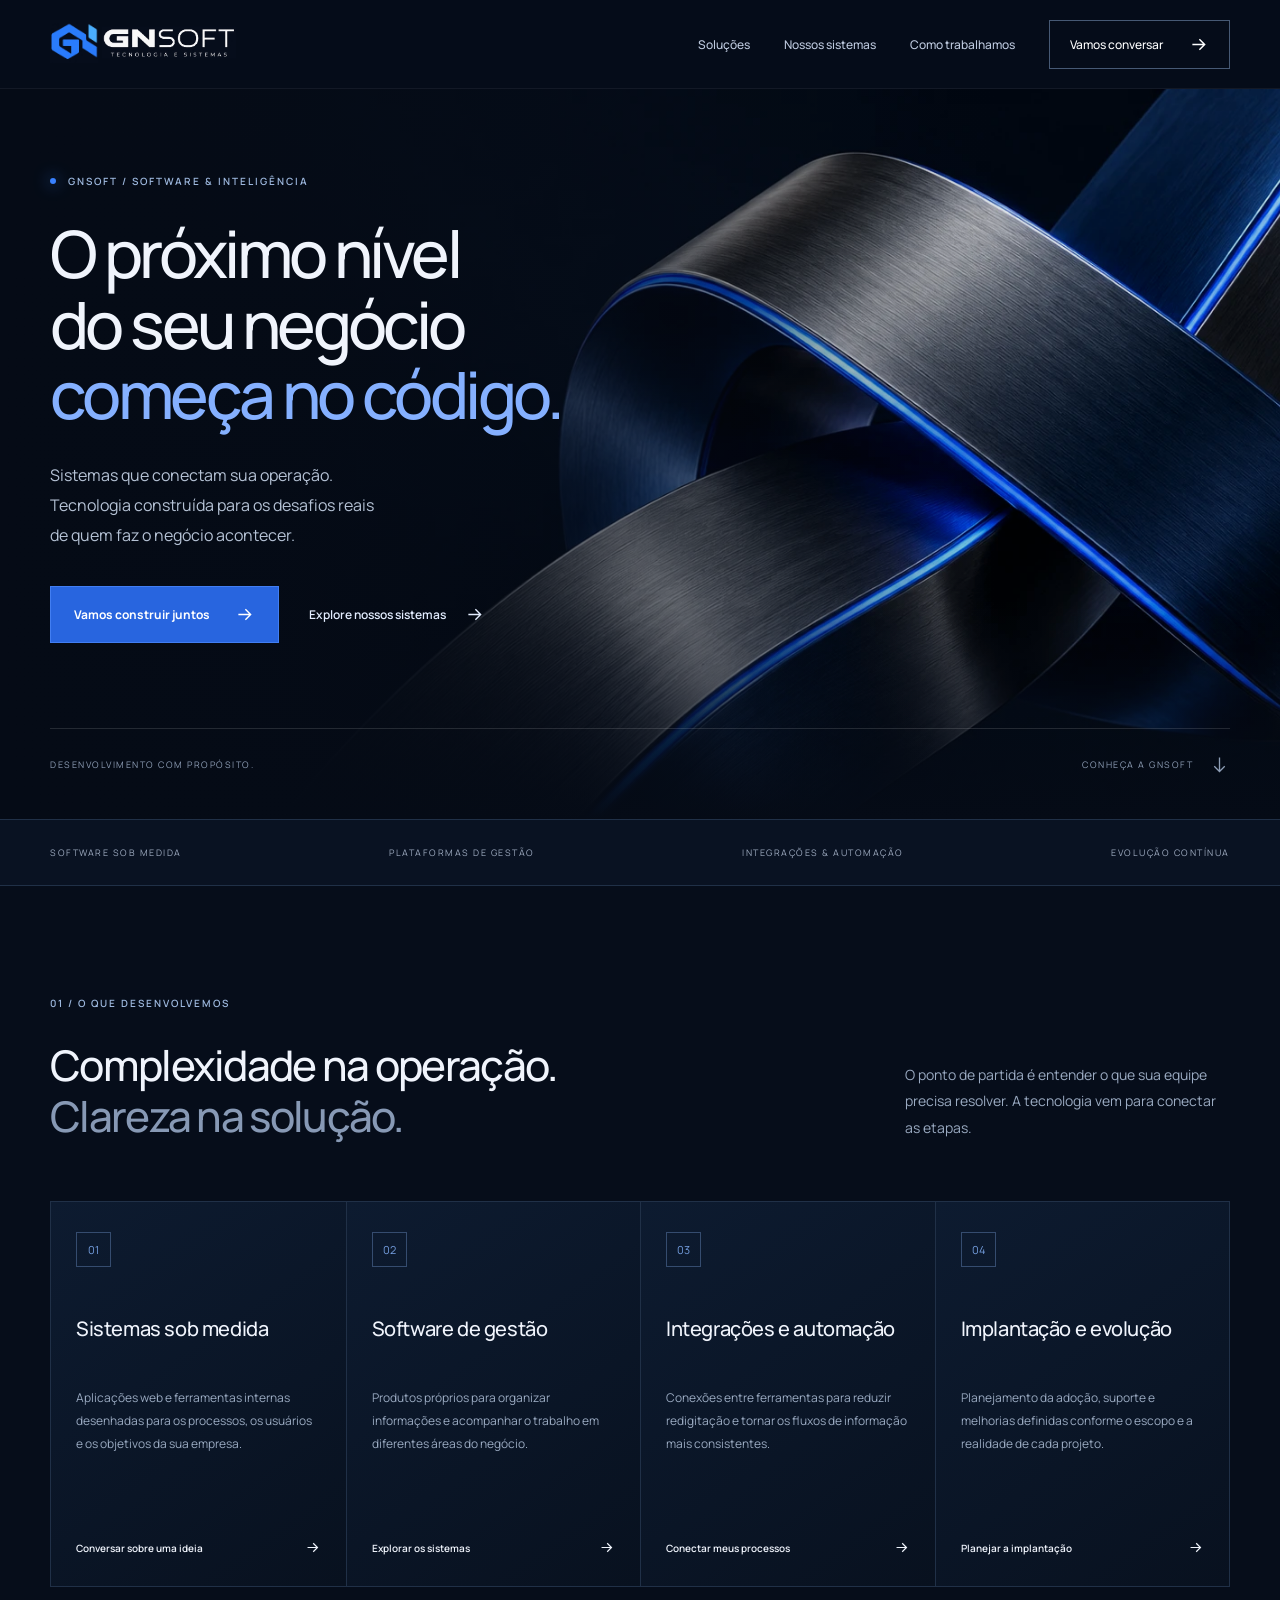
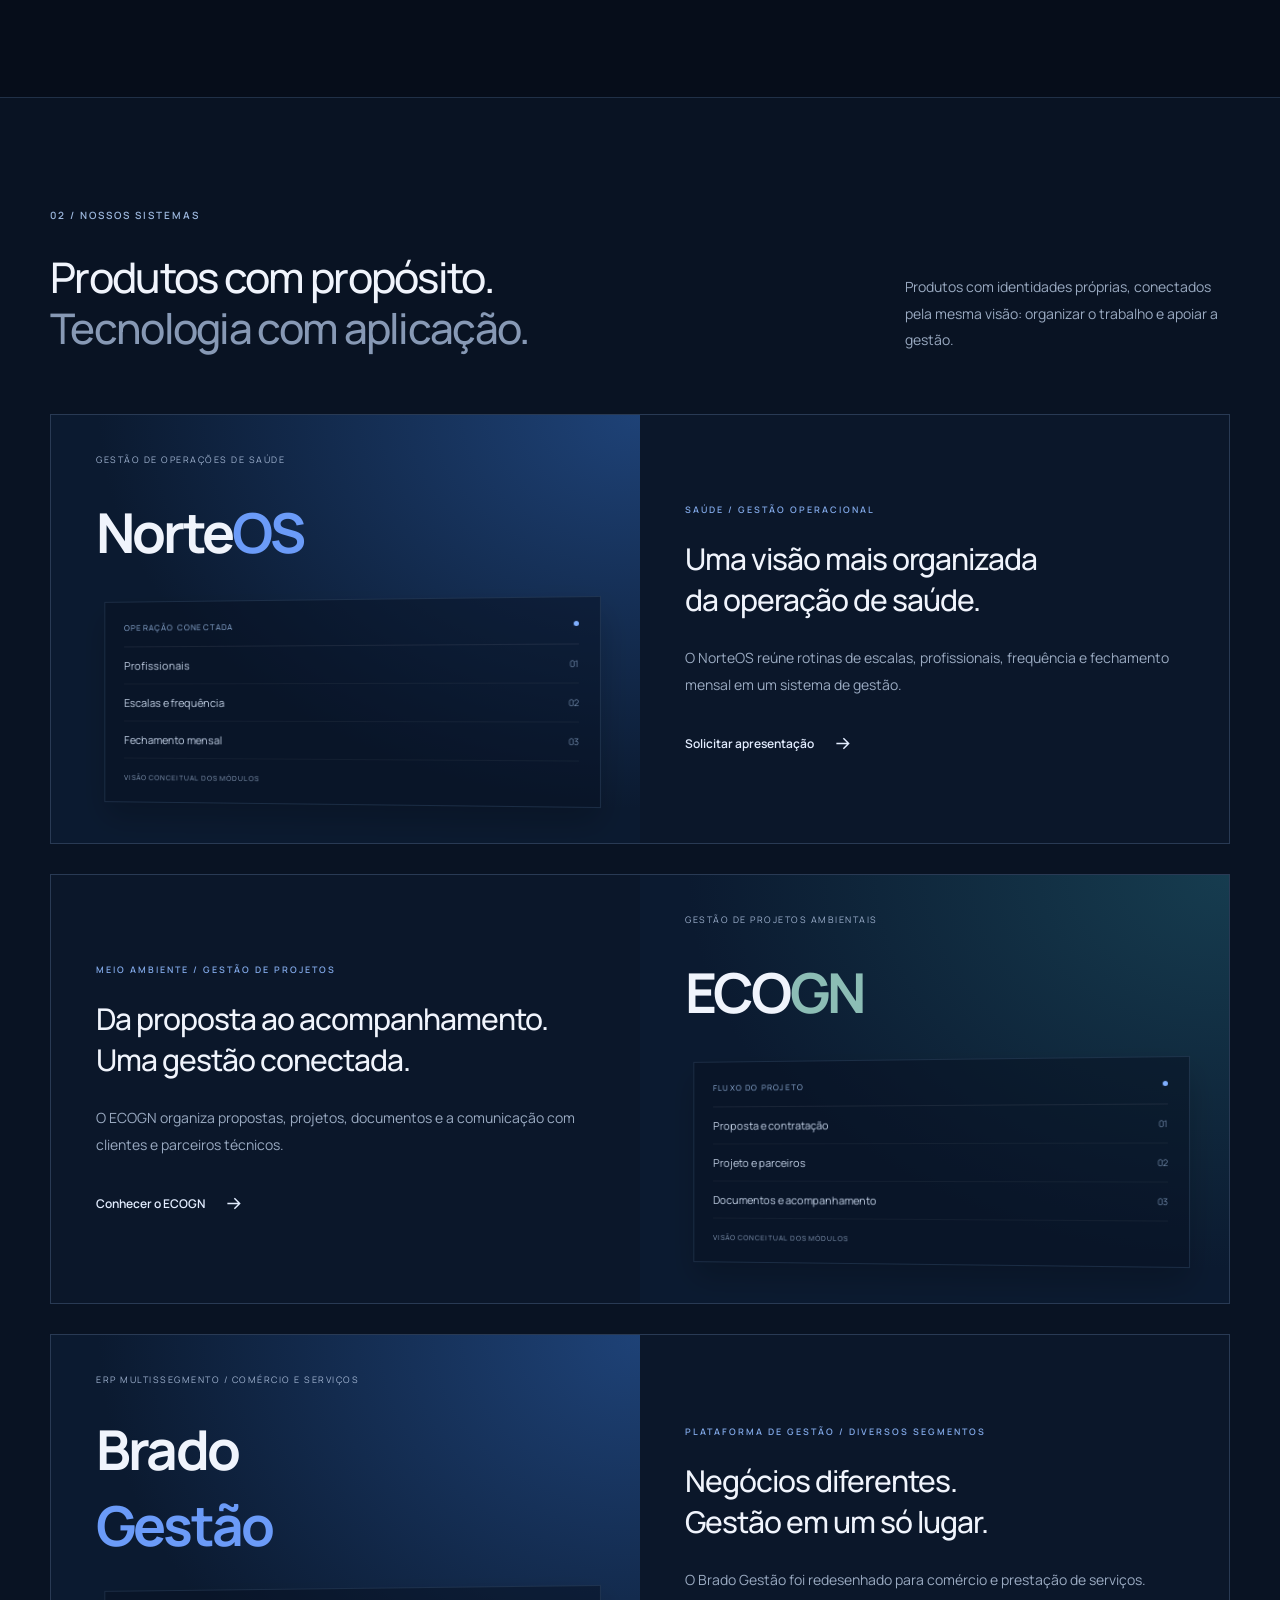
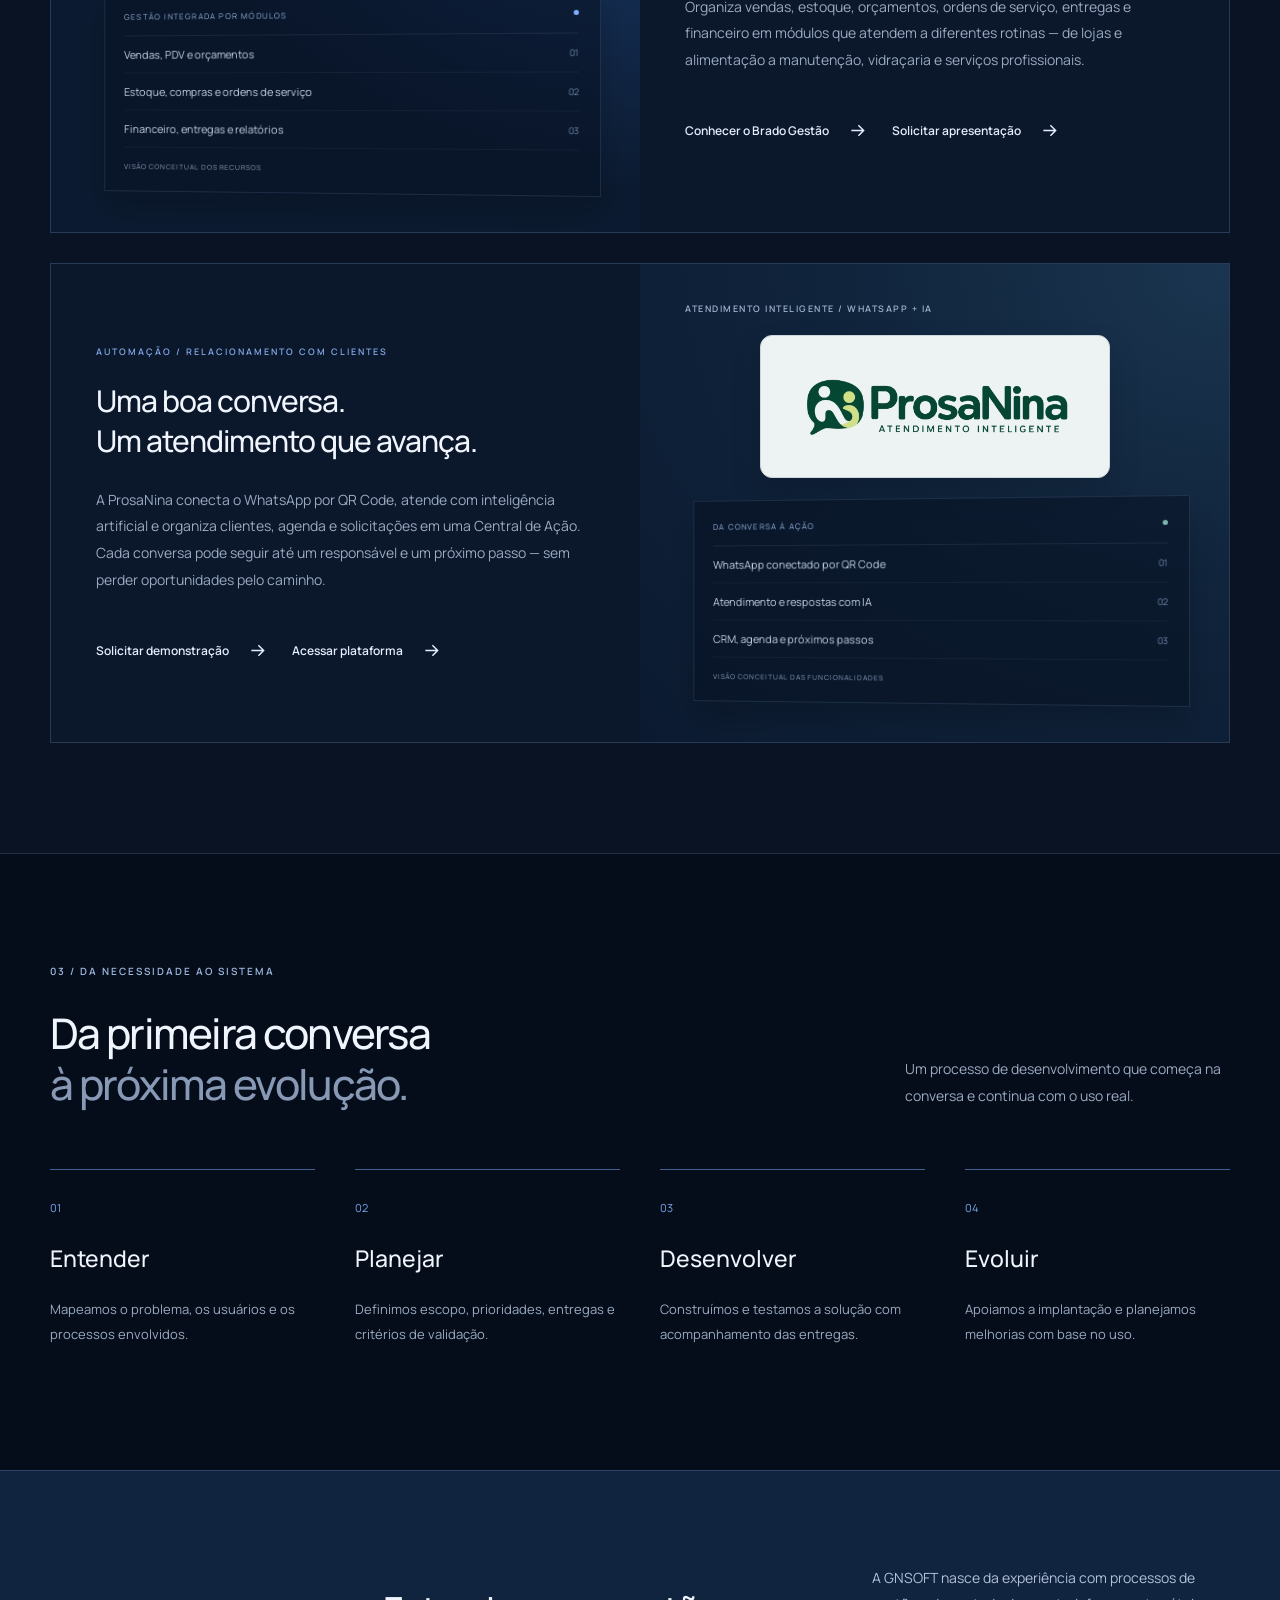
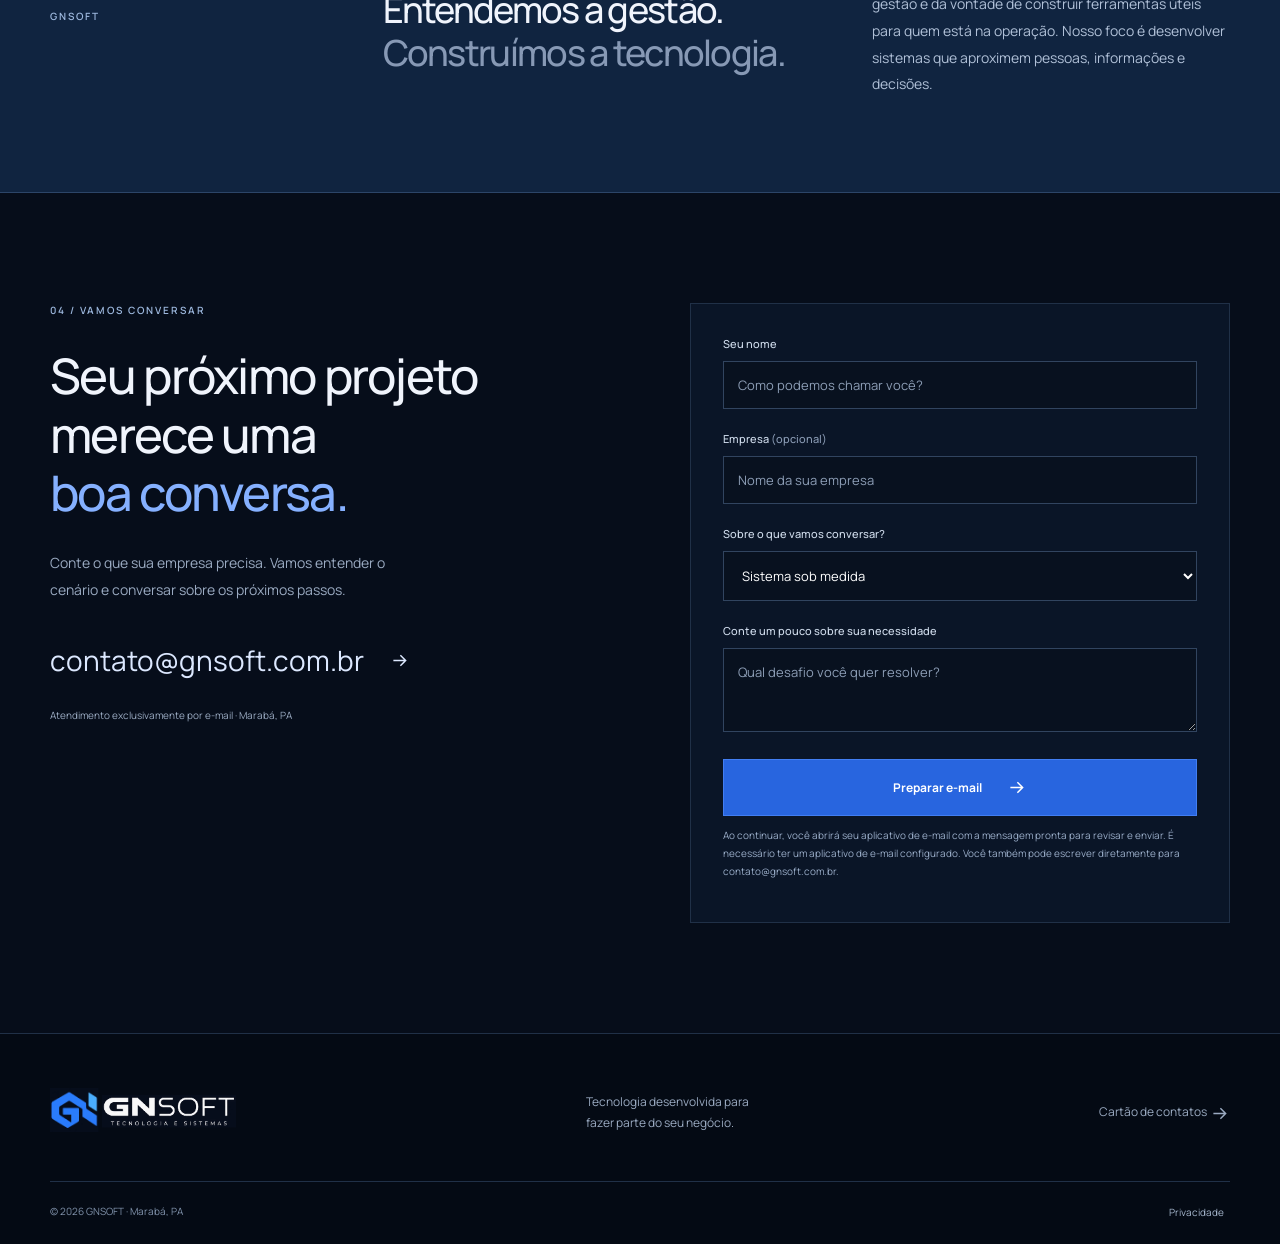
==== commit fe4f2e21: "fix(gnsoft): harmonizar ProsaNina e reposicionar Brado Gestão multissegmento" ====
--- a/index.html
+++ b/index.html
@@ -1,5 +1,5 @@
-<!doctype html><html lang="pt-BR"><head><meta charset="utf-8"><meta name="viewport" content="width=device-width, initial-scale=1"><meta name="theme-color" content="#0b1930"><title>GNSOFT | Sistemas para conectar sua operação</title><meta name="description" content="GNSOFT: softwares de gestão, desenvolvimento sob medida, integrações e atendimento com inteligência artificial. Conheça a ProsaNina e nossos sistemas."><link rel="canonical" href="https://gnsoft.com.br/"><meta property="og:title" content="GNSOFT — Sistemas para conectar sua operação"><meta property="og:description" content="Software de gestão, desenvolvimento sob medida e integrações. Da necessidade ao sistema."><meta property="og:type" content="website"><meta property="og:locale" content="pt_BR"><meta property="og:url" content="https://gnsoft.com.br/"><link rel="icon" href="/gnsoft-icon-approved.svg?v=1" type="image/svg+xml"><link rel="stylesheet" href="/styles.css?v=gnsoft-prosanina1"><script defer src="/app.js?v=gnsoft-email1"></script><meta property="og:image" content="https://gnsoft.com.br/gnsoft-architecture.webp"></head><body><a class="skip" href="#conteudo">Pular para conteúdo</a><header><div class="wrap nav"><a class="brand" href="/" aria-label="GNSOFT, início"><img src="/gnsoft-logo-approved.svg?v=1" alt="GNSOFT" width="195" height="66"></a><button class="menu" aria-label="Abrir menu" aria-controls="navigation" aria-expanded="false">Menu <span>☰</span></button><nav id="navigation" aria-label="Menu principal"><a href="/#solucoes">Soluções</a><a href="/#sistemas">Nossos sistemas</a><a href="/#metodo">Como trabalhamos</a><a class="nav-cta" href="/#contato">Vamos conversar <svg viewBox="0 0 24 24" fill="none" stroke="currentColor" stroke-width="1.7" aria-hidden="true"><path d="M5 12h14m-6-6 6 6-6 6"/></svg></a></nav></div></header><main id="conteudo"><section class="hero"><img class="hero-art" src="/gnsoft-architecture.webp" alt="" fetchpriority="high"><div class="hero-overlay"></div><div class="wrap hero-content"><p class="eyebrow"><i></i> GNSOFT / SOFTWARE & INTELIGÊNCIA</p><h1>O próximo nível<br>do seu negócio<br><em>começa no código.</em></h1><p class="lead">Sistemas que conectam sua operação.<br>Tecnologia construída para os desafios reais<br class="desktop-break"> de quem faz o negócio acontecer.</p><div class="actions"><a class="button primary" href="#contato">Vamos construir juntos <svg viewBox="0 0 24 24" fill="none" stroke="currentColor" stroke-width="1.6" aria-hidden="true"><path d="M5 12h14m-6-6 6 6-6 6"/></svg></a><a class="text-link" href="#sistemas">Explore nossos sistemas <svg viewBox="0 0 24 24" fill="none" stroke="currentColor" stroke-width="1.6" aria-hidden="true"><path d="M5 12h14m-6-6 6 6-6 6"/></svg></a></div></div><div class="wrap hero-bottom"><span>DESENVOLVIMENTO COM PROPÓSITO.</span><a href="#solucoes">CONHEÇA A GNSOFT <svg viewBox="0 0 24 24" fill="none" stroke="currentColor" stroke-width="1.5" aria-hidden="true"><path d="M12 4v16m-6-6 6 6 6-6"/></svg></a></div></section><div class="principles"><div class="wrap"><span>SOFTWARE SOB MEDIDA</span><span>PLATAFORMAS DE GESTÃO</span><span>INTEGRAÇÕES & AUTOMAÇÃO</span><span>EVOLUÇÃO CONTÍNUA</span></div></div><section id="solucoes" class="section wrap"><div class="section-heading"><div><p class="eyebrow">01 / O QUE DESENVOLVEMOS</p><h2>Complexidade na operação.<br><span class="muted-title">Clareza na solução.</span></h2></div><p>O ponto de partida é entender o que sua equipe precisa resolver. A tecnologia vem para conectar as etapas.</p></div><div class="services"><article><span class="service-number">01</span><h3>Sistemas sob medida</h3><p>Aplicações web e ferramentas internas desenhadas para os processos, os usuários e os objetivos da sua empresa.</p><a href="#contato" data-interest="Sistema sob medida">Conversar sobre uma ideia <svg viewBox="0 0 24 24" fill="none" stroke="currentColor" stroke-width="1.7" aria-hidden="true"><path d="M5 12h14m-6-6 6 6-6 6"/></svg></a></article><article><span class="service-number">02</span><h3>Software de gestão</h3><p>Produtos próprios para organizar informações e acompanhar o trabalho em diferentes áreas do negócio.</p><a href="#sistemas">Explorar os sistemas <svg viewBox="0 0 24 24" fill="none" stroke="currentColor" stroke-width="1.7" aria-hidden="true"><path d="M5 12h14m-6-6 6 6-6 6"/></svg></a></article><article><span class="service-number">03</span><h3>Integrações e automação</h3><p>Conexões entre ferramentas para reduzir redigitação e tornar os fluxos de informação mais consistentes.</p><a href="#contato" data-interest="Integrações e automação">Conectar meus processos <svg viewBox="0 0 24 24" fill="none" stroke="currentColor" stroke-width="1.7" aria-hidden="true"><path d="M5 12h14m-6-6 6 6-6 6"/></svg></a></article><article><span class="service-number">04</span><h3>Implantação e evolução</h3><p>Planejamento da adoção, suporte e melhorias definidas conforme o escopo e a realidade de cada projeto.</p><a href="#contato" data-interest="Implantação e suporte">Planejar a implantação <svg viewBox="0 0 24 24" fill="none" stroke="currentColor" stroke-width="1.7" aria-hidden="true"><path d="M5 12h14m-6-6 6 6-6 6"/></svg></a></article></div></section>
-<section class="products" id="sistemas"><div class="wrap section"><div class="section-heading"><div><p class="eyebrow">02 / NOSSOS SISTEMAS</p><h2>Produtos com propósito.<br><span class="muted-title">Tecnologia com aplicação.</span></h2></div><p>Produtos com identidades próprias, conectados pela mesma visão: organizar o trabalho e apoiar a gestão.</p></div><article class="product"><div class="product-art north"><div class="product-top">GESTÃO DE OPERAÇÕES DE SAÚDE</div><strong>Norte<span>OS</span></strong><div class="product-preview"><div class="preview-header"><span>OPERAÇÃO CONECTADA</span><span class="preview-dot"></span></div><div class="flow-line"><span>Profissionais</span><b>01</b></div><div class="flow-line"><span>Escalas e frequência</span><b>02</b></div><div class="flow-line"><span>Fechamento mensal</span><b>03</b></div><small>VISÃO CONCEITUAL DOS MÓDULOS</small></div></div><div class="product-copy"><p class="eyebrow">SAÚDE / GESTÃO OPERACIONAL</p><h3>Uma visão mais organizada<br>da operação de saúde.</h3><p>O NorteOS reúne rotinas de escalas, profissionais, frequência e fechamento mensal em um sistema de gestão.</p><a class="text-link" href="#contato" data-interest="NorteOS">Solicitar apresentação <svg viewBox="0 0 24 24" fill="none" stroke="currentColor" stroke-width="1.7" aria-hidden="true"><path d="M5 12h14m-6-6 6 6-6 6"/></svg></a></div></article><article class="product reverse"><div class="product-art eco"><div class="product-top">GESTÃO DE PROJETOS AMBIENTAIS</div><strong>ECO<span>GN</span></strong><div class="product-preview"><div class="preview-header"><span>FLUXO DO PROJETO</span><span class="preview-dot"></span></div><div class="flow-line"><span>Proposta e contratação</span><b>01</b></div><div class="flow-line"><span>Projeto e parceiros</span><b>02</b></div><div class="flow-line"><span>Documentos e acompanhamento</span><b>03</b></div><small>VISÃO CONCEITUAL DOS MÓDULOS</small></div></div><div class="product-copy"><p class="eyebrow">MEIO AMBIENTE / GESTÃO DE PROJETOS</p><h3>Da proposta ao acompanhamento.<br>Uma gestão conectada.</h3><p>O ECOGN organiza propostas, projetos, documentos e a comunicação com clientes e parceiros técnicos.</p><a class="text-link" href="https://ecogn.com.br" target="_blank" rel="noopener noreferrer">Conhecer o ECOGN <svg viewBox="0 0 24 24" fill="none" stroke="currentColor" stroke-width="1.7" aria-hidden="true"><path d="M5 12h14m-6-6 6 6-6 6"/></svg></a></div></article><article class="product" id="brado-sistemas"><div class="product-art north"><div class="product-top">GESTÃO PARA AÇOUGUES E BOUTIQUES DE CARNES</div><strong>Brado<br><span>Sistemas</span></strong><div class="product-preview"><div class="preview-header"><span>ROTINA DO VAREJO</span><span class="preview-dot"></span></div><div class="flow-line"><span>PDV e vendas</span><b>01</b></div><div class="flow-line"><span>Estoque e produtos</span><b>02</b></div><div class="flow-line"><span>Caixa e financeiro</span><b>03</b></div><small>VISÃO CONCEITUAL DOS MÓDULOS</small></div></div><div class="product-copy"><p class="eyebrow">VAREJO / GESTÃO DE CARNES</p><h3>Da venda ao estoque.<br>Mais controle para sua loja.</h3><p>O Brado Sistemas conecta PDV, vendas, estoque e rotinas financeiras para apoiar a gestão de açougues e boutiques de carnes.</p><a class="text-link" href="#contato" data-interest="Brado Sistemas">Solicitar apresentação <svg viewBox="0 0 24 24" fill="none" stroke="currentColor" stroke-width="1.7" aria-hidden="true"><path d="M5 12h14m-6-6 6 6-6 6"/></svg></a></div></article><article class="product reverse" id="prosanina"><div class="product-art nina"><div class="product-top">ATENDIMENTO INTELIGENTE / WHATSAPP + IA</div><div class="nina-brand"><img src="/prosanina-logo.png" alt="ProsaNina — Atendimento Inteligente" width="526" height="188" loading="lazy"></div><div class="product-preview"><div class="preview-header"><span>DA CONVERSA À AÇÃO</span><span class="preview-dot"></span></div><div class="flow-line"><span>WhatsApp conectado por QR Code</span><b>01</b></div><div class="flow-line"><span>Atendimento e respostas com IA</span><b>02</b></div><div class="flow-line"><span>CRM, agenda e próximos passos</span><b>03</b></div><small>VISÃO CONCEITUAL DAS FUNCIONALIDADES</small></div></div><div class="product-copy"><p class="eyebrow">AUTOMAÇÃO / RELACIONAMENTO COM CLIENTES</p><h3>Uma boa conversa.<br>Um atendimento que avança.</h3><p>A ProsaNina conecta o WhatsApp por QR Code, atende com inteligência artificial e organiza clientes, agenda e solicitações em uma Central de Ação. Cada conversa pode seguir até um responsável e um próximo passo — sem perder oportunidades pelo caminho.</p><div class="product-links"><a class="text-link" href="#contato" data-interest="ProsaNina">Solicitar demonstração <svg viewBox="0 0 24 24" fill="none" stroke="currentColor" stroke-width="1.7" aria-hidden="true"><path d="M5 12h14m-6-6 6 6-6 6"/></svg></a><a class="text-link" href="https://web-production-7ddef9.up.railway.app/" target="_blank" rel="noopener noreferrer">Acessar plataforma <svg viewBox="0 0 24 24" fill="none" stroke="currentColor" stroke-width="1.7" aria-hidden="true"><path d="M5 12h14m-6-6 6 6-6 6"/></svg></a></div></div></article></div></section>
+<!doctype html><html lang="pt-BR"><head><meta charset="utf-8"><meta name="viewport" content="width=device-width, initial-scale=1"><meta name="theme-color" content="#0b1930"><title>GNSOFT | Sistemas para conectar sua operação</title><meta name="description" content="GNSOFT: tecnologia para empresas. Conheça Brado Gestão, ProsaNina, NorteOS e ECOGN, com sistemas de gestão, automação e inteligência artificial."><link rel="canonical" href="https://gnsoft.com.br/"><meta property="og:title" content="GNSOFT — Sistemas para conectar sua operação"><meta property="og:description" content="Software de gestão, desenvolvimento sob medida e integrações. Da necessidade ao sistema."><meta property="og:type" content="website"><meta property="og:locale" content="pt_BR"><meta property="og:url" content="https://gnsoft.com.br/"><link rel="icon" href="/gnsoft-icon-approved.svg?v=1" type="image/svg+xml"><link rel="stylesheet" href="/styles.css?v=gnsoft-portfolio2"><script defer src="/app.js?v=gnsoft-email1"></script><meta property="og:image" content="https://gnsoft.com.br/gnsoft-architecture.webp"></head><body><a class="skip" href="#conteudo">Pular para conteúdo</a><header><div class="wrap nav"><a class="brand" href="/" aria-label="GNSOFT, início"><img src="/gnsoft-logo-approved.svg?v=1" alt="GNSOFT" width="195" height="66"></a><button class="menu" aria-label="Abrir menu" aria-controls="navigation" aria-expanded="false">Menu <span>☰</span></button><nav id="navigation" aria-label="Menu principal"><a href="/#solucoes">Soluções</a><a href="/#sistemas">Nossos sistemas</a><a href="/#metodo">Como trabalhamos</a><a class="nav-cta" href="/#contato">Vamos conversar <svg viewBox="0 0 24 24" fill="none" stroke="currentColor" stroke-width="1.7" aria-hidden="true"><path d="M5 12h14m-6-6 6 6-6 6"/></svg></a></nav></div></header><main id="conteudo"><section class="hero"><img class="hero-art" src="/gnsoft-architecture.webp" alt="" fetchpriority="high"><div class="hero-overlay"></div><div class="wrap hero-content"><p class="eyebrow"><i></i> GNSOFT / SOFTWARE & INTELIGÊNCIA</p><h1>O próximo nível<br>do seu negócio<br><em>começa no código.</em></h1><p class="lead">Sistemas que conectam sua operação.<br>Tecnologia construída para os desafios reais<br class="desktop-break"> de quem faz o negócio acontecer.</p><div class="actions"><a class="button primary" href="#contato">Vamos construir juntos <svg viewBox="0 0 24 24" fill="none" stroke="currentColor" stroke-width="1.6" aria-hidden="true"><path d="M5 12h14m-6-6 6 6-6 6"/></svg></a><a class="text-link" href="#sistemas">Explore nossos sistemas <svg viewBox="0 0 24 24" fill="none" stroke="currentColor" stroke-width="1.6" aria-hidden="true"><path d="M5 12h14m-6-6 6 6-6 6"/></svg></a></div></div><div class="wrap hero-bottom"><span>DESENVOLVIMENTO COM PROPÓSITO.</span><a href="#solucoes">CONHEÇA A GNSOFT <svg viewBox="0 0 24 24" fill="none" stroke="currentColor" stroke-width="1.5" aria-hidden="true"><path d="M12 4v16m-6-6 6 6 6-6"/></svg></a></div></section><div class="principles"><div class="wrap"><span>SOFTWARE SOB MEDIDA</span><span>PLATAFORMAS DE GESTÃO</span><span>INTEGRAÇÕES & AUTOMAÇÃO</span><span>EVOLUÇÃO CONTÍNUA</span></div></div><section id="solucoes" class="section wrap"><div class="section-heading"><div><p class="eyebrow">01 / O QUE DESENVOLVEMOS</p><h2>Complexidade na operação.<br><span class="muted-title">Clareza na solução.</span></h2></div><p>O ponto de partida é entender o que sua equipe precisa resolver. A tecnologia vem para conectar as etapas.</p></div><div class="services"><article><span class="service-number">01</span><h3>Sistemas sob medida</h3><p>Aplicações web e ferramentas internas desenhadas para os processos, os usuários e os objetivos da sua empresa.</p><a href="#contato" data-interest="Sistema sob medida">Conversar sobre uma ideia <svg viewBox="0 0 24 24" fill="none" stroke="currentColor" stroke-width="1.7" aria-hidden="true"><path d="M5 12h14m-6-6 6 6-6 6"/></svg></a></article><article><span class="service-number">02</span><h3>Software de gestão</h3><p>Produtos próprios para organizar informações e acompanhar o trabalho em diferentes áreas do negócio.</p><a href="#sistemas">Explorar os sistemas <svg viewBox="0 0 24 24" fill="none" stroke="currentColor" stroke-width="1.7" aria-hidden="true"><path d="M5 12h14m-6-6 6 6-6 6"/></svg></a></article><article><span class="service-number">03</span><h3>Integrações e automação</h3><p>Conexões entre ferramentas para reduzir redigitação e tornar os fluxos de informação mais consistentes.</p><a href="#contato" data-interest="Integrações e automação">Conectar meus processos <svg viewBox="0 0 24 24" fill="none" stroke="currentColor" stroke-width="1.7" aria-hidden="true"><path d="M5 12h14m-6-6 6 6-6 6"/></svg></a></article><article><span class="service-number">04</span><h3>Implantação e evolução</h3><p>Planejamento da adoção, suporte e melhorias definidas conforme o escopo e a realidade de cada projeto.</p><a href="#contato" data-interest="Implantação e suporte">Planejar a implantação <svg viewBox="0 0 24 24" fill="none" stroke="currentColor" stroke-width="1.7" aria-hidden="true"><path d="M5 12h14m-6-6 6 6-6 6"/></svg></a></article></div></section>
+<section class="products" id="sistemas"><div class="wrap section"><div class="section-heading"><div><p class="eyebrow">02 / NOSSOS SISTEMAS</p><h2>Produtos com propósito.<br><span class="muted-title">Tecnologia com aplicação.</span></h2></div><p>Produtos com identidades próprias, conectados pela mesma visão: organizar o trabalho e apoiar a gestão.</p></div><article class="product"><div class="product-art north"><div class="product-top">GESTÃO DE OPERAÇÕES DE SAÚDE</div><strong>Norte<span>OS</span></strong><div class="product-preview"><div class="preview-header"><span>OPERAÇÃO CONECTADA</span><span class="preview-dot"></span></div><div class="flow-line"><span>Profissionais</span><b>01</b></div><div class="flow-line"><span>Escalas e frequência</span><b>02</b></div><div class="flow-line"><span>Fechamento mensal</span><b>03</b></div><small>VISÃO CONCEITUAL DOS MÓDULOS</small></div></div><div class="product-copy"><p class="eyebrow">SAÚDE / GESTÃO OPERACIONAL</p><h3>Uma visão mais organizada<br>da operação de saúde.</h3><p>O NorteOS reúne rotinas de escalas, profissionais, frequência e fechamento mensal em um sistema de gestão.</p><a class="text-link" href="#contato" data-interest="NorteOS">Solicitar apresentação <svg viewBox="0 0 24 24" fill="none" stroke="currentColor" stroke-width="1.7" aria-hidden="true"><path d="M5 12h14m-6-6 6 6-6 6"/></svg></a></div></article><article class="product reverse"><div class="product-art eco"><div class="product-top">GESTÃO DE PROJETOS AMBIENTAIS</div><strong>ECO<span>GN</span></strong><div class="product-preview"><div class="preview-header"><span>FLUXO DO PROJETO</span><span class="preview-dot"></span></div><div class="flow-line"><span>Proposta e contratação</span><b>01</b></div><div class="flow-line"><span>Projeto e parceiros</span><b>02</b></div><div class="flow-line"><span>Documentos e acompanhamento</span><b>03</b></div><small>VISÃO CONCEITUAL DOS MÓDULOS</small></div></div><div class="product-copy"><p class="eyebrow">MEIO AMBIENTE / GESTÃO DE PROJETOS</p><h3>Da proposta ao acompanhamento.<br>Uma gestão conectada.</h3><p>O ECOGN organiza propostas, projetos, documentos e a comunicação com clientes e parceiros técnicos.</p><a class="text-link" href="https://ecogn.com.br" target="_blank" rel="noopener noreferrer">Conhecer o ECOGN <svg viewBox="0 0 24 24" fill="none" stroke="currentColor" stroke-width="1.7" aria-hidden="true"><path d="M5 12h14m-6-6 6 6-6 6"/></svg></a></div></article><article class="product" id="brado-sistemas"><div class="product-art north"><div class="product-top">ERP MULTISSEGMENTO / COMÉRCIO E SERVIÇOS</div><strong>Brado<br><span>Gestão</span></strong><div class="product-preview"><div class="preview-header"><span>GESTÃO INTEGRADA POR MÓDULOS</span><span class="preview-dot"></span></div><div class="flow-line"><span>Vendas, PDV e orçamentos</span><b>01</b></div><div class="flow-line"><span>Estoque, compras e ordens de serviço</span><b>02</b></div><div class="flow-line"><span>Financeiro, entregas e relatórios</span><b>03</b></div><small>VISÃO CONCEITUAL DOS RECURSOS</small></div></div><div class="product-copy"><p class="eyebrow">PLATAFORMA DE GESTÃO / DIVERSOS SEGMENTOS</p><h3>Negócios diferentes.<br>Gestão em um só lugar.</h3><p>O Brado Gestão foi redesenhado para comércio e prestação de serviços. Organiza vendas, estoque, orçamentos, ordens de serviço, entregas e financeiro em módulos que atendem a diferentes rotinas — de lojas e alimentação a manutenção, vidraçaria e serviços profissionais.</p><div class="product-links"><a class="text-link" href="https://www.bradosistemas.com.br/conheca" target="_blank" rel="noopener noreferrer">Conhecer o Brado Gestão <svg viewBox="0 0 24 24" fill="none" stroke="currentColor" stroke-width="1.7" aria-hidden="true"><path d="M5 12h14m-6-6 6 6-6 6"/></svg></a><a class="text-link" href="#contato" data-interest="Brado Gestão">Solicitar apresentação <svg viewBox="0 0 24 24" fill="none" stroke="currentColor" stroke-width="1.7" aria-hidden="true"><path d="M5 12h14m-6-6 6 6-6 6"/></svg></a></div></div></article><article class="product reverse" id="prosanina"><div class="product-art nina"><div class="product-top">ATENDIMENTO INTELIGENTE / WHATSAPP + IA</div><div class="nina-brand"><img src="/prosanina-logo.png" alt="ProsaNina — Atendimento Inteligente" width="526" height="188" loading="lazy"></div><div class="product-preview"><div class="preview-header"><span>DA CONVERSA À AÇÃO</span><span class="preview-dot"></span></div><div class="flow-line"><span>WhatsApp conectado por QR Code</span><b>01</b></div><div class="flow-line"><span>Atendimento e respostas com IA</span><b>02</b></div><div class="flow-line"><span>CRM, agenda e próximos passos</span><b>03</b></div><small>VISÃO CONCEITUAL DAS FUNCIONALIDADES</small></div></div><div class="product-copy"><p class="eyebrow">AUTOMAÇÃO / RELACIONAMENTO COM CLIENTES</p><h3>Uma boa conversa.<br>Um atendimento que avança.</h3><p>A ProsaNina conecta o WhatsApp por QR Code, atende com inteligência artificial e organiza clientes, agenda e solicitações em uma Central de Ação. Cada conversa pode seguir até um responsável e um próximo passo — sem perder oportunidades pelo caminho.</p><div class="product-links"><a class="text-link" href="#contato" data-interest="ProsaNina">Solicitar demonstração <svg viewBox="0 0 24 24" fill="none" stroke="currentColor" stroke-width="1.7" aria-hidden="true"><path d="M5 12h14m-6-6 6 6-6 6"/></svg></a><a class="text-link" href="https://web-production-7ddef9.up.railway.app/" target="_blank" rel="noopener noreferrer">Acessar plataforma <svg viewBox="0 0 24 24" fill="none" stroke="currentColor" stroke-width="1.7" aria-hidden="true"><path d="M5 12h14m-6-6 6 6-6 6"/></svg></a></div></div></article></div></section>
 <section class="section wrap" id="metodo"><div class="section-heading"><div><p class="eyebrow">03 / DA NECESSIDADE AO SISTEMA</p><h2>Da primeira conversa<br><span class="muted-title">à próxima evolução.</span></h2></div><p>Um processo de desenvolvimento que começa na conversa e continua com o uso real.</p></div><ol class="steps"><li><span>01</span><h3>Entender</h3><p>Mapeamos o problema, os usuários e os processos envolvidos.</p></li><li><span>02</span><h3>Planejar</h3><p>Definimos escopo, prioridades, entregas e critérios de validação.</p></li><li><span>03</span><h3>Desenvolver</h3><p>Construímos e testamos a solução com acompanhamento das entregas.</p></li><li><span>04</span><h3>Evoluir</h3><p>Apoiamos a implantação e planejamos melhorias com base no uso.</p></li></ol></section>
 <section class="about"><div class="wrap about-grid"><p class="eyebrow">GNSOFT</p><div><h2>Entendemos a gestão.<br><span class="muted-title">Construímos a tecnologia.</span></h2><p>A GNSOFT nasce da experiência com processos de gestão e da vontade de construir ferramentas úteis para quem está na operação. Nosso foco é desenvolver sistemas que aproximem pessoas, informações e decisões.</p></div></div></section>
-<section class="section wrap contact" id="contato"><div><p class="eyebrow">04 / VAMOS CONVERSAR</p><h2>Seu próximo projeto<br>merece uma<br><span>boa conversa.</span></h2><p>Conte o que sua empresa precisa. Vamos entender o cenário e conversar sobre os próximos passos.</p><a class="phone" style="font-size:clamp(18px,3vw,28px);overflow-wrap:anywhere" href="mailto:contato@gnsoft.com.br">contato@gnsoft.com.br <svg viewBox="0 0 24 24" fill="none" stroke="currentColor" stroke-width="1.7" aria-hidden="true"><path d="M5 12h14m-6-6 6 6-6 6"/></svg></a><p class="small">Atendimento exclusivamente por e-mail · Marabá, PA</p></div><form id="project-form"><label for="name">Seu nome</label><input id="name" name="name" autocomplete="name" placeholder="Como podemos chamar você?" required maxlength="80"><label for="company">Empresa <span>(opcional)</span></label><input id="company" name="company" autocomplete="organization" placeholder="Nome da sua empresa" maxlength="120"><label for="interest">Sobre o que vamos conversar?</label><select id="interest" name="interest"><option>Sistema sob medida</option><option>NorteOS</option><option>ECOGN</option><option>Brado Sistemas</option><option>ProsaNina</option><option>Integrações e automação</option><option>Implantação e suporte</option><option>Outro projeto</option></select><label for="message">Conte um pouco sobre sua necessidade</label><textarea id="message" name="message" rows="3" placeholder="Qual desafio você quer resolver?" required maxlength="1500"></textarea><button class="button primary" type="submit">Preparar e-mail <svg viewBox="0 0 24 24" fill="none" stroke="currentColor" stroke-width="1.7" aria-hidden="true"><path d="M5 12h14m-6-6 6 6-6 6"/></svg></button><p class="small">Ao continuar, você abrirá seu aplicativo de e-mail com a mensagem pronta para revisar e enviar. É necessário ter um aplicativo de e-mail configurado. Você também pode escrever diretamente para contato@gnsoft.com.br.</p></form></section></main><footer><div class="wrap footer-top"><a class="brand" href="/" aria-label="GNSOFT, início"><img src="/gnsoft-logo-approved.svg?v=1" alt="GNSOFT" width="195" height="66"></a><p>Tecnologia desenvolvida para<br>fazer parte do seu negócio.</p><a href="/contatos/">Cartão de contatos <svg viewBox="0 0 24 24" fill="none" stroke="currentColor" stroke-width="1.7" aria-hidden="true"><path d="M5 12h14m-6-6 6 6-6 6"/></svg></a></div><div class="wrap footer-base"><span>© 2026 GNSOFT · Marabá, PA</span><button data-privacy>Privacidade</button></div></footer><dialog id="privacy"><button class="close" aria-label="Fechar">×</button><p class="eyebrow">TRANSPARÊNCIA</p><h2>Privacidade</h2><p>Este site não utiliza ferramentas de publicidade ou análise de visitantes. As informações digitadas no formulário permanecem no navegador até você optar por abrir seu aplicativo de e-mail; não há envio para um banco de dados deste site.</p><p>Ao utilizar seu serviço de e-mail ou acessar sites externos, aplicam-se as políticas desses serviços. O GitHub Pages, responsável pela hospedagem, pode registrar informações técnicas de acesso. Evite enviar senhas ou dados sensíveis no primeiro contato.</p><a href="https://docs.github.com/pt/site-policy/privacy-policies/github-general-privacy-statement" target="_blank" rel="noopener noreferrer">Política de privacidade do GitHub</a></dialog></body></html>+<section class="section wrap contact" id="contato"><div><p class="eyebrow">04 / VAMOS CONVERSAR</p><h2>Seu próximo projeto<br>merece uma<br><span>boa conversa.</span></h2><p>Conte o que sua empresa precisa. Vamos entender o cenário e conversar sobre os próximos passos.</p><a class="phone" style="font-size:clamp(18px,3vw,28px);overflow-wrap:anywhere" href="mailto:contato@gnsoft.com.br">contato@gnsoft.com.br <svg viewBox="0 0 24 24" fill="none" stroke="currentColor" stroke-width="1.7" aria-hidden="true"><path d="M5 12h14m-6-6 6 6-6 6"/></svg></a><p class="small">Atendimento exclusivamente por e-mail · Marabá, PA</p></div><form id="project-form"><label for="name">Seu nome</label><input id="name" name="name" autocomplete="name" placeholder="Como podemos chamar você?" required maxlength="80"><label for="company">Empresa <span>(opcional)</span></label><input id="company" name="company" autocomplete="organization" placeholder="Nome da sua empresa" maxlength="120"><label for="interest">Sobre o que vamos conversar?</label><select id="interest" name="interest"><option>Sistema sob medida</option><option>NorteOS</option><option>ECOGN</option><option>Brado Gestão</option><option>ProsaNina</option><option>Integrações e automação</option><option>Implantação e suporte</option><option>Outro projeto</option></select><label for="message">Conte um pouco sobre sua necessidade</label><textarea id="message" name="message" rows="3" placeholder="Qual desafio você quer resolver?" required maxlength="1500"></textarea><button class="button primary" type="submit">Preparar e-mail <svg viewBox="0 0 24 24" fill="none" stroke="currentColor" stroke-width="1.7" aria-hidden="true"><path d="M5 12h14m-6-6 6 6-6 6"/></svg></button><p class="small">Ao continuar, você abrirá seu aplicativo de e-mail com a mensagem pronta para revisar e enviar. É necessário ter um aplicativo de e-mail configurado. Você também pode escrever diretamente para contato@gnsoft.com.br.</p></form></section></main><footer><div class="wrap footer-top"><a class="brand" href="/" aria-label="GNSOFT, início"><img src="/gnsoft-logo-approved.svg?v=1" alt="GNSOFT" width="195" height="66"></a><p>Tecnologia desenvolvida para<br>fazer parte do seu negócio.</p><a href="/contatos/">Cartão de contatos <svg viewBox="0 0 24 24" fill="none" stroke="currentColor" stroke-width="1.7" aria-hidden="true"><path d="M5 12h14m-6-6 6 6-6 6"/></svg></a></div><div class="wrap footer-base"><span>© 2026 GNSOFT · Marabá, PA</span><button data-privacy>Privacidade</button></div></footer><dialog id="privacy"><button class="close" aria-label="Fechar">×</button><p class="eyebrow">TRANSPARÊNCIA</p><h2>Privacidade</h2><p>Este site não utiliza ferramentas de publicidade ou análise de visitantes. As informações digitadas no formulário permanecem no navegador até você optar por abrir seu aplicativo de e-mail; não há envio para um banco de dados deste site.</p><p>Ao utilizar seu serviço de e-mail ou acessar sites externos, aplicam-se as políticas desses serviços. O GitHub Pages, responsável pela hospedagem, pode registrar informações técnicas de acesso. Evite enviar senhas ou dados sensíveis no primeiro contato.</p><a href="https://docs.github.com/pt/site-policy/privacy-policies/github-general-privacy-statement" target="_blank" rel="noopener noreferrer">Política de privacidade do GitHub</a></dialog></body></html>
--- a/styles.css
+++ b/styles.css
@@ -1,5 +1,11 @@
 @import url('https://fonts.googleapis.com/css2?family=Manrope:wght@400;500;600;700;800&display=swap');
-:root{color-scheme:dark;--navy:#060d1a;--panel:#0b172a;--blue:#3981ff;--muted:#9aaac1;--line:#203047;--white:#f0f4fc}*{box-sizing:border-box}html{scroll-behavior:smooth;scroll-padding-top:90px}body{margin:0;background:var(--navy);color:var(--white);font-family:Manrope,Arial,sans-serif;-webkit-font-smoothing:antialiased}a{color:inherit;text-decoration:none}button,input,select,textarea{font:inherit}button{cursor:pointer}a,button,input,select,textarea{-webkit-tap-highlight-color:transparent}a:focus-visible,button:focus-visible,input:focus-visible,select:focus-visible,textarea:focus-visible{outline:2px solid #76a9ff;outline-offset:5px}svg{width:21px;height:21px;flex-shrink:0;vertical-align:middle}.wrap{width:min(1280px,calc(100% - 100px));margin:auto}.skip{position:absolute;top:-70px;left:20px;background:#173f7a;padding:15px;z-index:100}.skip:focus{top:10px}header{position:sticky;top:0;z-index:30;background:#060d1aee;backdrop-filter:blur(20px);border-bottom:1px solid #ffffff0e}.nav{height:88px;display:flex;align-items:center;justify-content:space-between;gap:30px}.brand{display:block;width:186px;flex-shrink:0}.brand img{width:100%;height:56px;object-fit:contain}nav{display:flex;align-items:center;gap:34px;font-size:12px;font-weight:500;color:#becadf}nav>a:hover{color:white}.nav-cta{display:flex;align-items:center;gap:25px;border:1px solid #465974;padding:13px 20px;color:white}.menu{display:none}.hero{position:relative;min-height:730px;overflow:hidden;background:#050b16}.hero-art{position:absolute;inset:0;width:100%;height:100%;object-fit:cover;object-position:center;opacity:.9}.hero-overlay{position:absolute;inset:0;background:linear-gradient(90deg,#050b16 0%,#050b16ed 23%,#050b1677 53%,#050b1600 78%),linear-gradient(0deg,#050b16 0%,transparent 30%)}.hero-content{position:relative;padding-top:85px;padding-bottom:85px}.eyebrow{font-size:10px;letter-spacing:2px;font-weight:600;color:#9db8de;display:flex;align-items:center;gap:12px;margin:0 0 30px}.eyebrow i{display:block;width:6px;height:6px;background:var(--blue);box-shadow:0 0 16px #3981ff;border-radius:50%}h1{font-size:clamp(45px,5.1vw,76px);font-weight:500;line-height:1.08;letter-spacing:-3.6px;margin:0 0 30px;max-width:780px}h1 em{font-style:normal;color:#85b0ff}.lead{font-size:16px;line-height:1.9;color:#b5c2d5}.actions{display:flex;align-items:center;flex-wrap:wrap;gap:30px;margin-top:35px}.button{display:inline-flex;align-items:center;justify-content:center;gap:24px;border:1px solid #34496b;padding:17px 23px;font-size:12px;font-weight:700;transition:background .2s,transform .2s}.primary{background:#2865df;color:white;border-color:#427ef2}.primary:hover{background:#3877ed;transform:translateY(-2px)}.text-link{font-size:12px;display:inline-flex;align-items:center;gap:18px;color:#e3edff;font-weight:600}.text-link:hover{color:#85b0ff}.hero-bottom{position:relative;display:flex;justify-content:space-between;align-items:center;padding-block:25px;border-top:1px solid #ffffff20;font-size:9px;letter-spacing:1.5px;color:#8e9eb6}.hero-bottom a{display:flex;align-items:center;gap:16px}.principles{border-block:1px solid var(--line);background:#091222}.principles .wrap{display:flex;justify-content:space-between;gap:24px;padding-block:26px;color:#9eabc0;font-size:9px;letter-spacing:1.5px}.section{padding-block:110px}.section-heading{display:flex;justify-content:space-between;align-items:flex-end;gap:60px;margin-bottom:60px}h2{font-size:clamp(30px,3.3vw,47px);line-height:1.2;letter-spacing:-1.7px;font-weight:500;margin:0}.muted-title{color:#8799b5}.section-heading>p{max-width:325px;color:var(--muted);font-size:14px;line-height:1.9;margin:0}.services{display:grid;grid-template-columns:repeat(4,1fr);gap:0;border:1px solid var(--line)}.services article{padding:30px 25px 28px;background:linear-gradient(145deg,#0d1b30,#08111f);position:relative;transition:background .2s}.services article:hover{background:#102039}.services article+article{border-left:1px solid var(--line)}.service-number{font-size:11px;color:#749edf;border:1px solid #354c6f;display:inline-flex;width:35px;height:35px;align-items:center;justify-content:center}.services h3{font-size:20px;font-weight:500;letter-spacing:-.4px;margin-top:48px;min-height:52px}.services p{font-size:12px;line-height:1.9;color:var(--muted);min-height:120px;margin-bottom:30px}.services a{display:flex;align-items:center;justify-content:space-between;gap:10px;font-size:10px;font-weight:600}.services a svg{width:17px}.products{background:#091323;border-block:1px solid var(--line)}.product{display:grid;grid-template-columns:1fr 1fr;margin-top:30px;border:1px solid #293a54;min-height:430px;background:#0b172a}.product-art{padding:38px 45px;background:radial-gradient(ellipse at top right,#1e4277 0%,#0b1a30 65%);position:relative;overflow:hidden;display:flex;flex-direction:column;justify-content:space-between}.product-top{font-size:9px;letter-spacing:1.5px;color:#9fb2cf}.product-art strong{display:block;font-size:55px;letter-spacing:-2.8px;font-weight:700;margin:25px 0}.north strong span{color:#6b9bf8}.eco{background:radial-gradient(ellipse at top right,#163c4f,#0b1a30 65%)}.eco strong span{color:#8cbdb5}.nina{background:radial-gradient(ellipse at top right,#f6fff6 0%,#dcf6e8 58%,#c7eadd 100%);color:#064b36}.nina .product-top{color:#246950;font-weight:700}.nina-brand{display:flex;align-items:center;justify-content:center;margin:18px 0;min-height:106px}.nina-brand img{display:block;width:min(100%,445px);height:auto;object-fit:contain}.nina .product-preview{background:#ffffffc9;border-color:#7bbda054;box-shadow:0 16px 30px #1767461c}.nina .preview-header{color:#125b43;border-bottom-color:#b9dfcf}.nina .preview-dot{background:#49b78c}.nina .flow-line{color:#215b47;border-bottom-color:#cce5d9}.nina .flow-line b{color:#528a75}.nina .product-preview small{color:#537c6b}.product-links{display:flex;align-items:center;flex-wrap:wrap;column-gap:24px;row-gap:12px;margin-top:12px}.product-links .text-link{margin-top:0}
+:root{color-scheme:dark;--navy:#060d1a;--panel:#0b172a;--blue:#3981ff;--muted:#9aaac1;--line:#203047;--white:#f0f4fc}*{box-sizing:border-box}html{scroll-behavior:smooth;scroll-padding-top:90px}body{margin:0;background:var(--navy);color:var(--white);font-family:Manrope,Arial,sans-serif;-webkit-font-smoothing:antialiased}a{color:inherit;text-decoration:none}button,input,select,textarea{font:inherit}button{cursor:pointer}a,button,input,select,textarea{-webkit-tap-highlight-color:transparent}a:focus-visible,button:focus-visible,input:focus-visible,select:focus-visible,textarea:focus-visible{outline:2px solid #76a9ff;outline-offset:5px}svg{width:21px;height:21px;flex-shrink:0;vertical-align:middle}.wrap{width:min(1280px,calc(100% - 100px));margin:auto}.skip{position:absolute;top:-70px;left:20px;background:#173f7a;padding:15px;z-index:100}.skip:focus{top:10px}header{position:sticky;top:0;z-index:30;background:#060d1aee;backdrop-filter:blur(20px);border-bottom:1px solid #ffffff0e}.nav{height:88px;display:flex;align-items:center;justify-content:space-between;gap:30px}.brand{display:block;width:186px;flex-shrink:0}.brand img{width:100%;height:56px;object-fit:contain}nav{display:flex;align-items:center;gap:34px;font-size:12px;font-weight:500;color:#becadf}nav>a:hover{color:white}.nav-cta{display:flex;align-items:center;gap:25px;border:1px solid #465974;padding:13px 20px;color:white}.menu{display:none}.hero{position:relative;min-height:730px;overflow:hidden;background:#050b16}.hero-art{position:absolute;inset:0;width:100%;height:100%;object-fit:cover;object-position:center;opacity:.9}.hero-overlay{position:absolute;inset:0;background:linear-gradient(90deg,#050b16 0%,#050b16ed 23%,#050b1677 53%,#050b1600 78%),linear-gradient(0deg,#050b16 0%,transparent 30%)}.hero-content{position:relative;padding-top:85px;padding-bottom:85px}.eyebrow{font-size:10px;letter-spacing:2px;font-weight:600;color:#9db8de;display:flex;align-items:center;gap:12px;margin:0 0 30px}.eyebrow i{display:block;width:6px;height:6px;background:var(--blue);box-shadow:0 0 16px #3981ff;border-radius:50%}h1{font-size:clamp(45px,5.1vw,76px);font-weight:500;line-height:1.08;letter-spacing:-3.6px;margin:0 0 30px;max-width:780px}h1 em{font-style:normal;color:#85b0ff}.lead{font-size:16px;line-height:1.9;color:#b5c2d5}.actions{display:flex;align-items:center;flex-wrap:wrap;gap:30px;margin-top:35px}.button{display:inline-flex;align-items:center;justify-content:center;gap:24px;border:1px solid #34496b;padding:17px 23px;font-size:12px;font-weight:700;transition:background .2s,transform .2s}.primary{background:#2865df;color:white;border-color:#427ef2}.primary:hover{background:#3877ed;transform:translateY(-2px)}.text-link{font-size:12px;display:inline-flex;align-items:center;gap:18px;color:#e3edff;font-weight:600}.text-link:hover{color:#85b0ff}.hero-bottom{position:relative;display:flex;justify-content:space-between;align-items:center;padding-block:25px;border-top:1px solid #ffffff20;font-size:9px;letter-spacing:1.5px;color:#8e9eb6}.hero-bottom a{display:flex;align-items:center;gap:16px}.principles{border-block:1px solid var(--line);background:#091222}.principles .wrap{display:flex;justify-content:space-between;gap:24px;padding-block:26px;color:#9eabc0;font-size:9px;letter-spacing:1.5px}.section{padding-block:110px}.section-heading{display:flex;justify-content:space-between;align-items:flex-end;gap:60px;margin-bottom:60px}h2{font-size:clamp(30px,3.3vw,47px);line-height:1.2;letter-spacing:-1.7px;font-weight:500;margin:0}.muted-title{color:#8799b5}.section-heading>p{max-width:325px;color:var(--muted);font-size:14px;line-height:1.9;margin:0}.services{display:grid;grid-template-columns:repeat(4,1fr);gap:0;border:1px solid var(--line)}.services article{padding:30px 25px 28px;background:linear-gradient(145deg,#0d1b30,#08111f);position:relative;transition:background .2s}.services article:hover{background:#102039}.services article+article{border-left:1px solid var(--line)}.service-number{font-size:11px;color:#749edf;border:1px solid #354c6f;display:inline-flex;width:35px;height:35px;align-items:center;justify-content:center}.services h3{font-size:20px;font-weight:500;letter-spacing:-.4px;margin-top:48px;min-height:52px}.services p{font-size:12px;line-height:1.9;color:var(--muted);min-height:120px;margin-bottom:30px}.services a{display:flex;align-items:center;justify-content:space-between;gap:10px;font-size:10px;font-weight:600}.services a svg{width:17px}.products{background:#091323;border-block:1px solid var(--line)}.product{display:grid;grid-template-columns:1fr 1fr;margin-top:30px;border:1px solid #293a54;min-height:430px;background:#0b172a}.product-art{padding:38px 45px;background:radial-gradient(ellipse at top right,#1e4277 0%,#0b1a30 65%);position:relative;overflow:hidden;display:flex;flex-direction:column;justify-content:space-between}.product-top{font-size:9px;letter-spacing:1.5px;color:#9fb2cf}.product-art strong{display:block;font-size:55px;letter-spacing:-2.8px;font-weight:700;margin:25px 0}.north strong span{color:#6b9bf8}.eco{background:radial-gradient(ellipse at top right,#163c4f,#0b1a30 65%)}.eco strong span{color:#8cbdb5}.nina{background:radial-gradient(ellipse at top right,#1b3550 0%,#10243c 47%,#0b1a30 100%);color:#c4d2e7}
+.nina .product-top{color:#9fb2cf;font-weight:600}
+.nina-brand{display:flex;align-items:center;justify-content:center;align-self:center;width:min(100%,350px);padding:18px 22px;margin:20px 0;min-height:112px;border-radius:12px;border:1px solid #cbd6dc;background:#edf2f3;box-shadow:0 15px 32px #0002}
+.nina-brand img{display:block;width:min(100%,294px);height:auto;object-fit:contain}
+.nina .preview-dot{background:#7ab6b0}
+.product-links{display:flex;align-items:center;flex-wrap:wrap;column-gap:24px;row-gap:12px;margin-top:12px}
+.product-links .text-link{margin-top:0}
 .product-preview{padding:20px;border:1px solid #5a7da63b;background:#06102088;box-shadow:0 16px 30px #0003;transform:perspective(900px) rotateY(-6deg)}.preview-header{display:flex;justify-content:space-between;align-items:center;font-size:8px;letter-spacing:1.2px;color:#94b3dc;padding-bottom:14px;border-bottom:1px solid #ffffff12}.preview-dot{height:5px;width:5px;border-radius:50%;background:#7fafff}.flow-line{display:flex;justify-content:space-between;align-items:center;padding:11px 0;border-bottom:1px solid #ffffff0b;font-size:11px;color:#c4d2e7}.flow-line b{font-size:9px;font-weight:400;color:#6e86a6}.product-preview small{display:block;font-size:7px;letter-spacing:1px;color:#899db9;margin-top:15px}.product-copy{padding:55px 45px;display:flex;flex-direction:column;justify-content:center}.product-copy .eyebrow{font-size:9px;color:#81a8e7;margin-bottom:23px}.product-copy h3{font-size:30px;font-weight:500;letter-spacing:-1px;line-height:1.35;margin:0}.product-copy p:not(.eyebrow){font-size:14px;line-height:1.9;color:var(--muted);margin:25px 0}.product-copy .text-link{margin-top:10px}.reverse .product-art{order:2}.steps{padding:0;list-style:none;display:grid;grid-template-columns:repeat(4,1fr);gap:40px;margin:0}.steps li{border-top:1px solid #406192;padding-top:25px}.steps li>span{font-size:11px;color:#78a5ed}.steps h3{font-size:23px;font-weight:500;margin-top:25px}.steps p{font-size:13px;line-height:1.9;color:var(--muted)}.about{background:#102440;padding:80px 0;border-block:1px solid #2c4568}.about-grid{display:grid;grid-template-columns:1fr 3fr;gap:50px}.about-grid>div{display:grid;grid-template-columns:1.2fr 1fr;align-items:center;gap:60px}.about h2{font-size:36px}.about p:not(.eyebrow){font-size:14px;line-height:1.9;color:#b0c0d7}.contact{display:grid;grid-template-columns:1fr 1fr;gap:100px}.contact h2{font-size:49px}.contact h2 span{color:#85b0ff}.contact>div>p:not(.eyebrow){font-size:14px;line-height:1.9;color:var(--muted);max-width:360px;margin-top:27px}.phone{display:flex;align-items:center;gap:25px;font-size:23px;margin-top:38px;color:#dce8ff}.small{font-size:10px!important;line-height:1.8;color:#99acc7}form{padding:32px;border:1px solid var(--line);background:#0a1527}label{display:block;font-size:11px;font-weight:500;margin-bottom:10px;color:#d1dded}label span{color:#8a9bb4}input,textarea,select{width:100%;border:1px solid #31445f;background:#08111f;border-radius:0;color:white;padding:14px;font-size:13px;margin-bottom:22px}input::placeholder,textarea::placeholder{color:#8d9eb6}textarea{resize:vertical}form .button{width:100%}footer{border-top:1px solid var(--line);background:#040a14;padding:45px 0 24px}.footer-top{display:flex;justify-content:space-between;align-items:center;gap:30px}.footer-top p,.footer-top>a:not(.brand){font-size:12px;line-height:1.8;color:var(--muted)}.footer-base{border-top:1px solid var(--line);padding-top:22px;margin-top:35px;display:flex;justify-content:space-between;color:#8193ac;font-size:10px}.footer-base button{font-size:10px;color:#a6b7ce;border:0;background:transparent}dialog{background:#0b1930;color:var(--white);border:1px solid #39506f;padding:35px;width:calc(100% - 40px);max-width:600px}dialog::backdrop{background:#000b}dialog h2{font-size:30px}dialog p{font-size:14px;line-height:1.8;color:#b6c5db}dialog a{text-decoration:underline;color:#8ab5ff}.close{float:right;font-size:28px;background:none;color:white;border:0}.contact-card{max-width:560px;margin:65px auto;padding:40px;border:1px solid var(--line);background:var(--panel)}.contact-card .brand{margin-bottom:35px}.contact-card h1{font-size:38px;letter-spacing:-1px}.contact-card p{color:var(--muted);line-height:1.8}.contact-card .button{display:flex;margin-top:18px}
 @media(min-width:1600px){.hero{min-height:810px}.hero-content{padding-block:110px}}
 @media(max-width:1050px){.wrap{width:calc(100% - 56px)}nav{gap:22px}.hero{min-height:690px}h1{font-size:62px}.services{grid-template-columns:1fr 1fr}.services article+article{border-left:0}.services article:nth-child(even){border-left:1px solid var(--line)}.services article:nth-child(n+3){border-top:1px solid var(--line)}.services p{min-height:65px}.services h3{min-height:0;margin-top:25px}.product-copy,.product-art{padding:30px}.product-copy h3{font-size:25px}.about-grid{grid-template-columns:1fr}.about-grid>div{gap:40px}.contact{gap:40px}.contact h2{font-size:41px}.section-heading{gap:30px}.section-heading>p{max-width:270px}}
